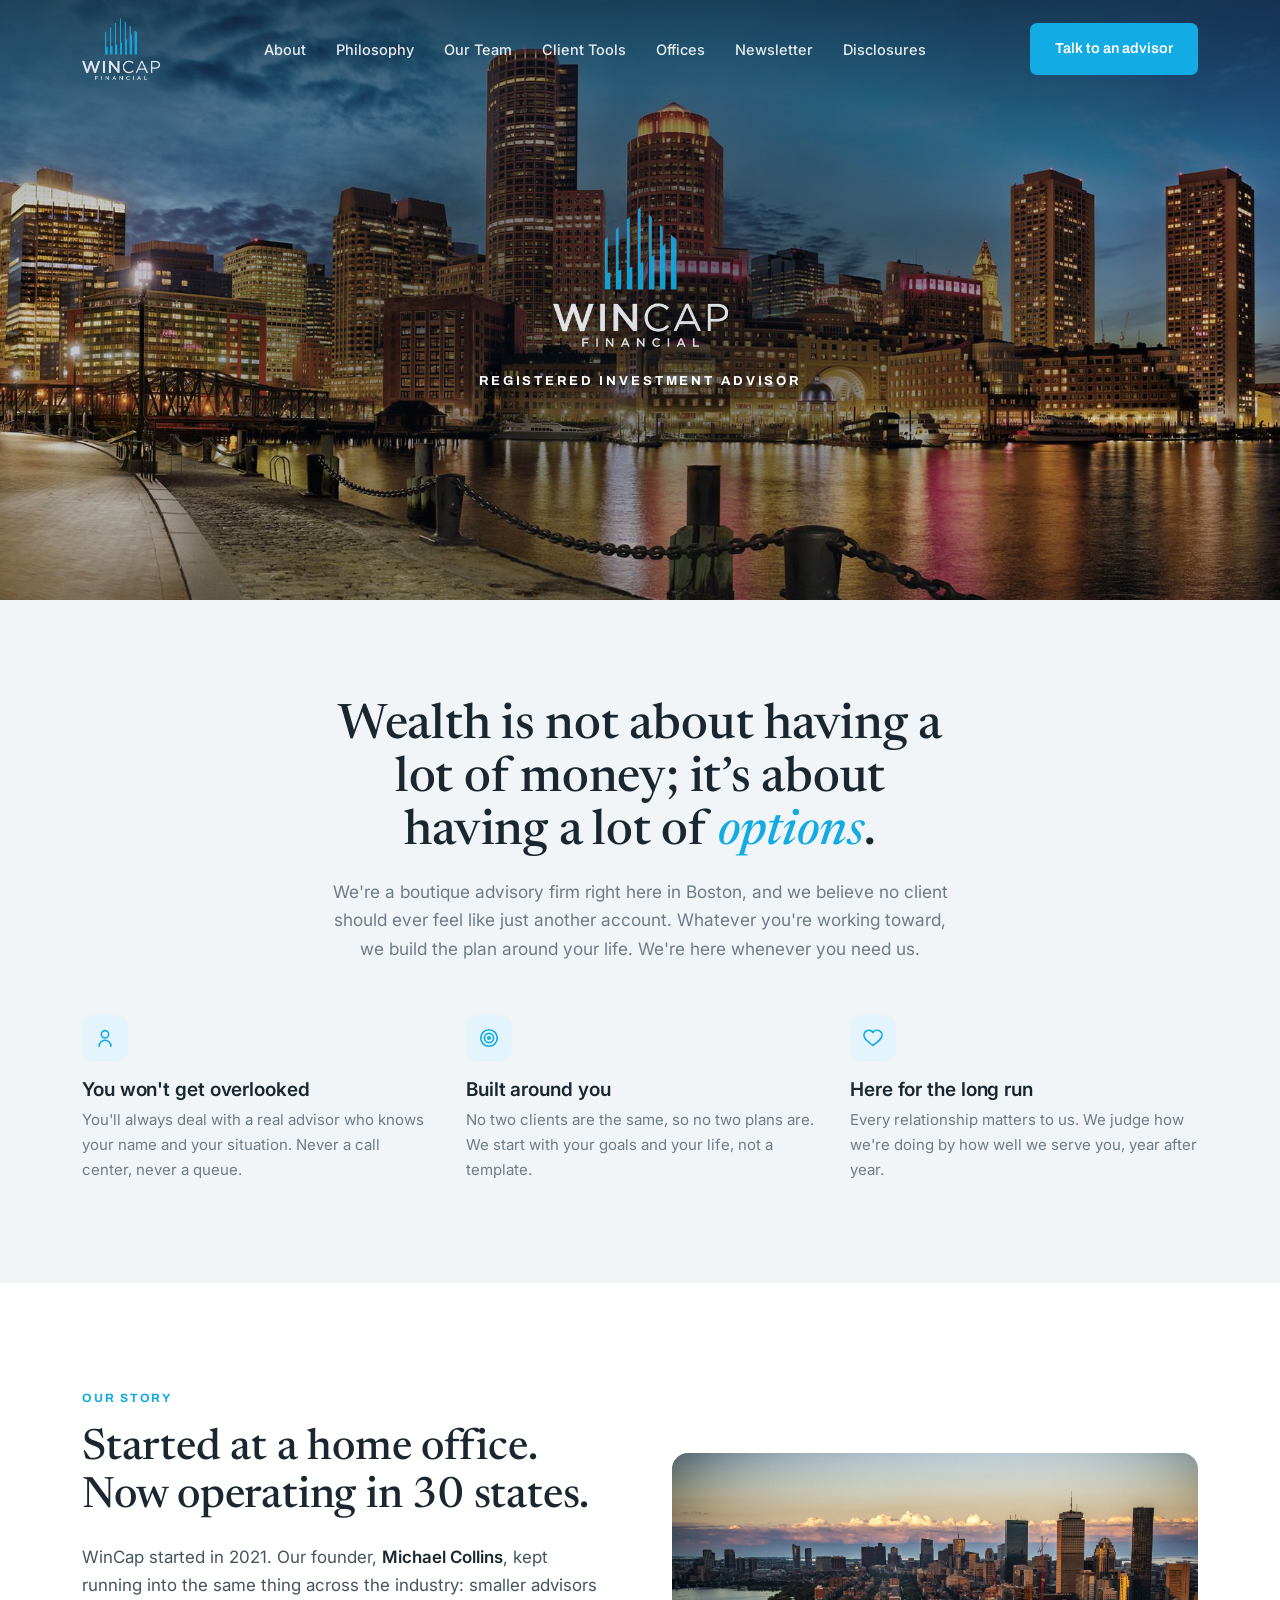
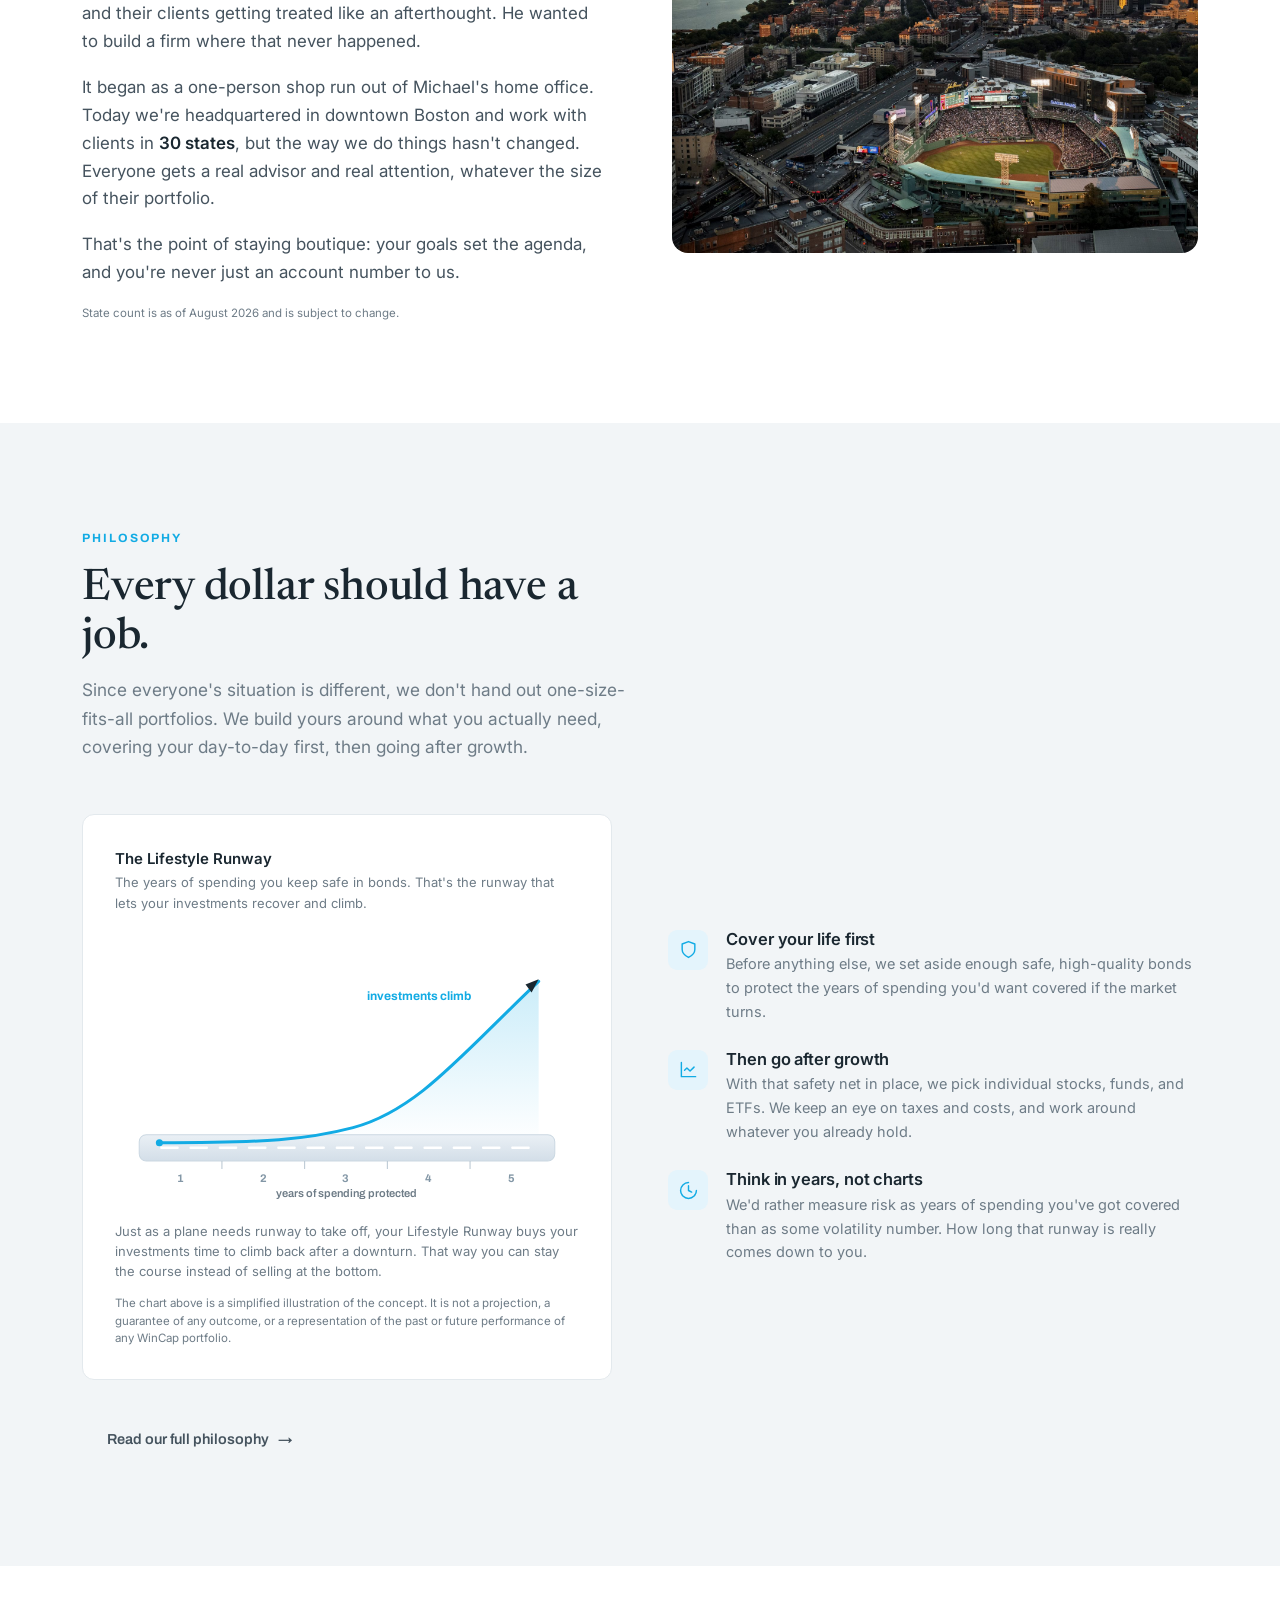
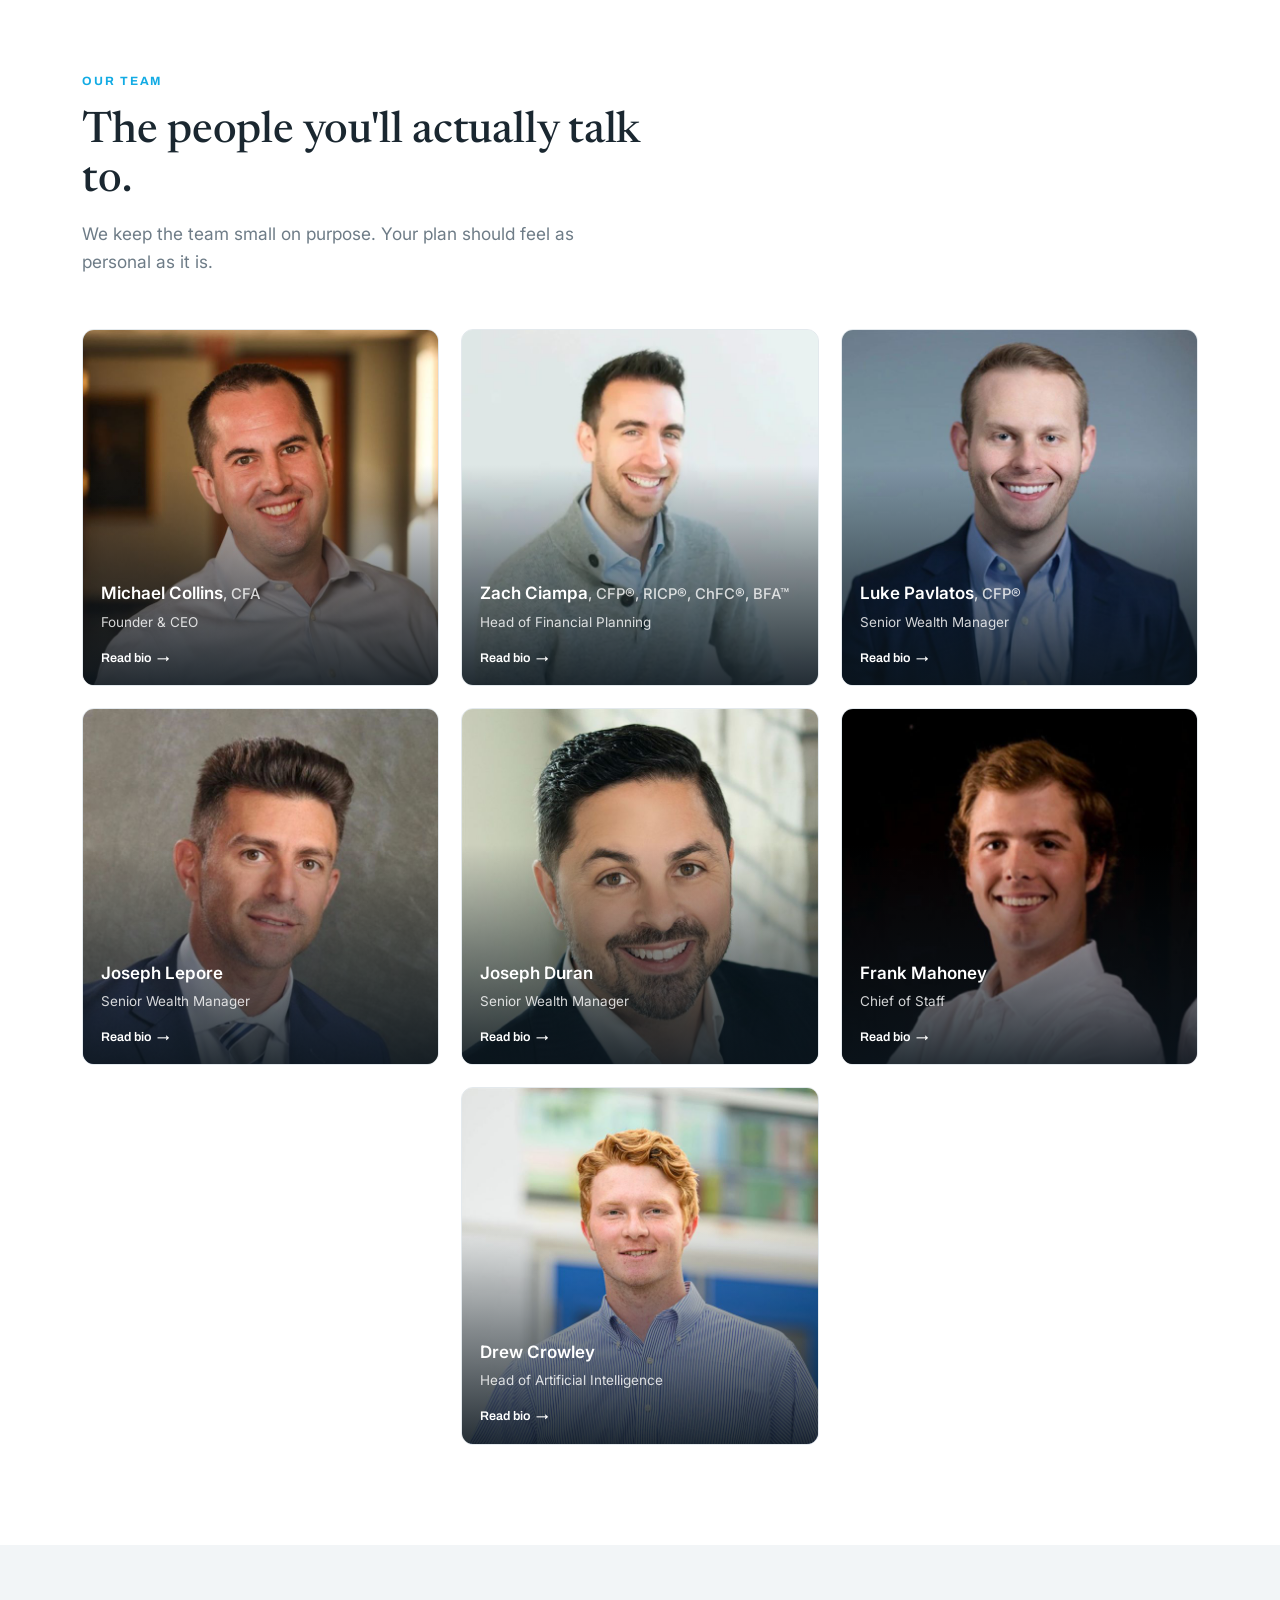
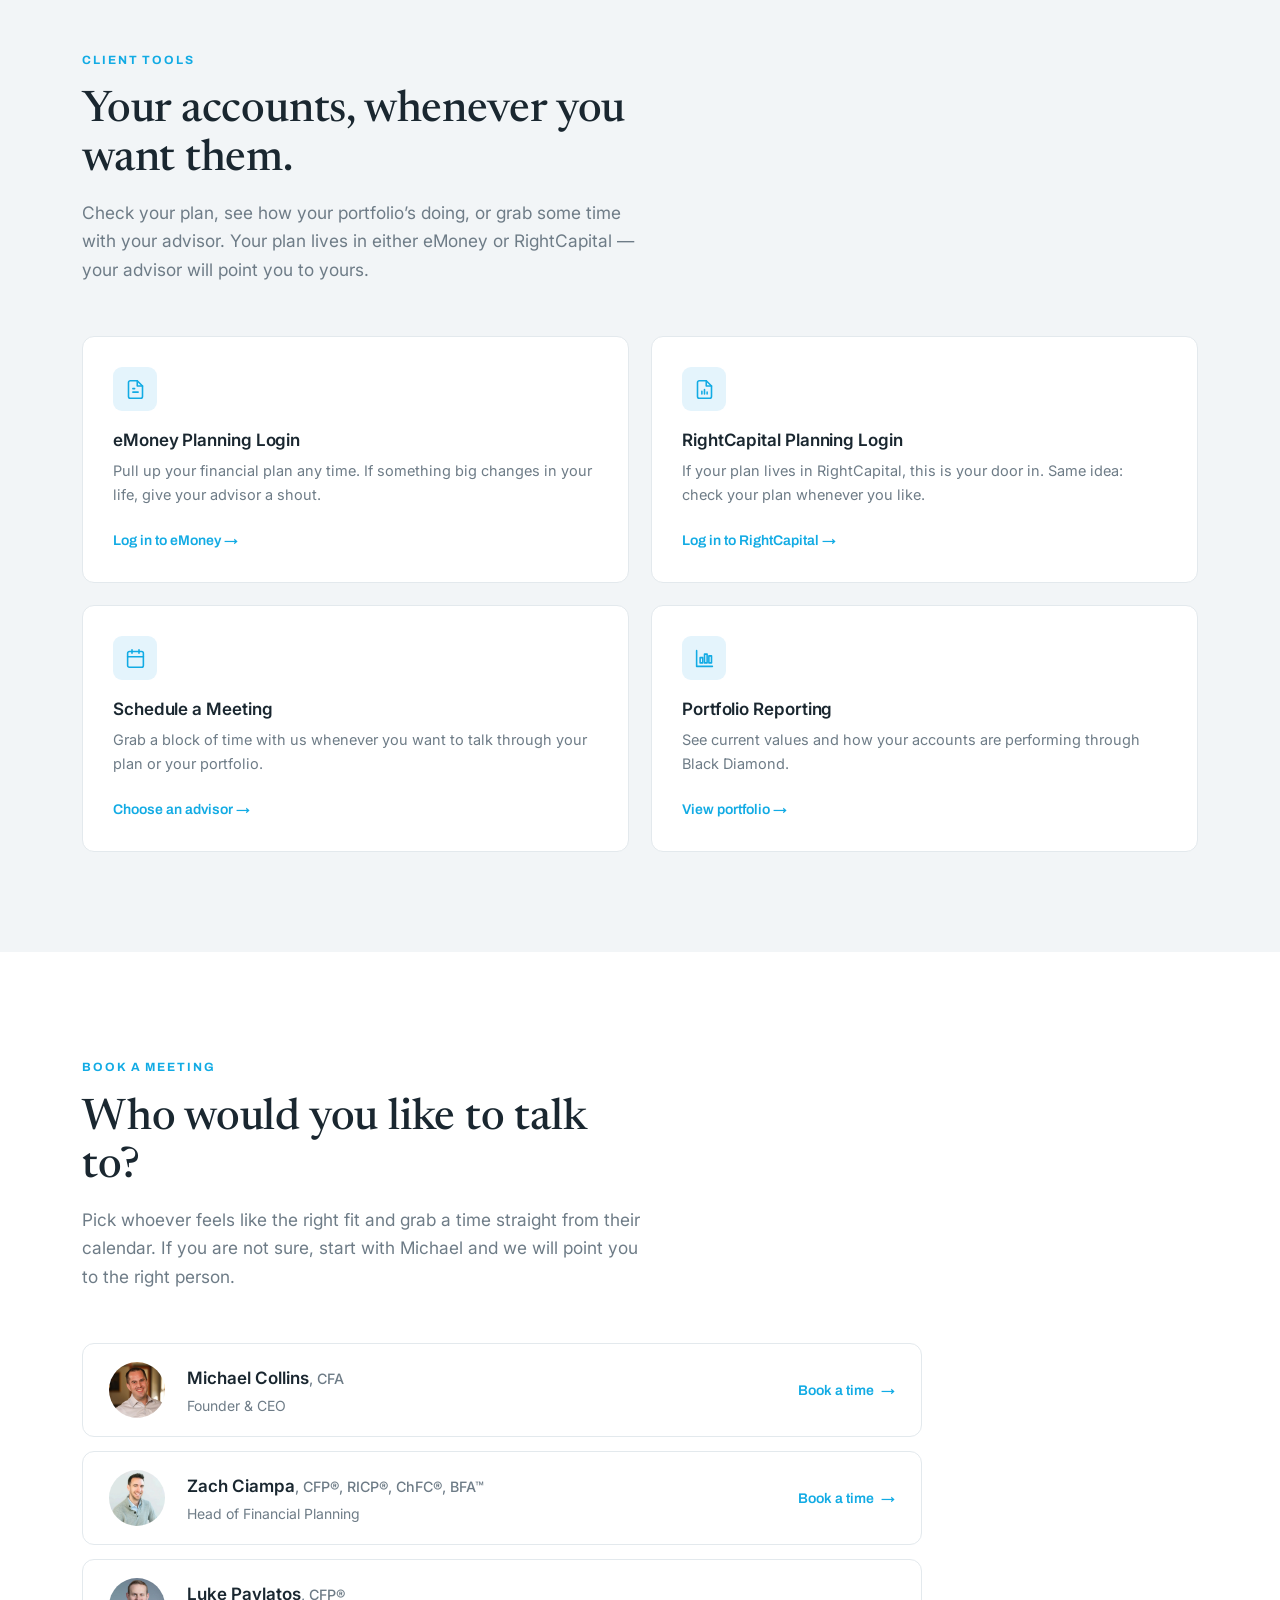
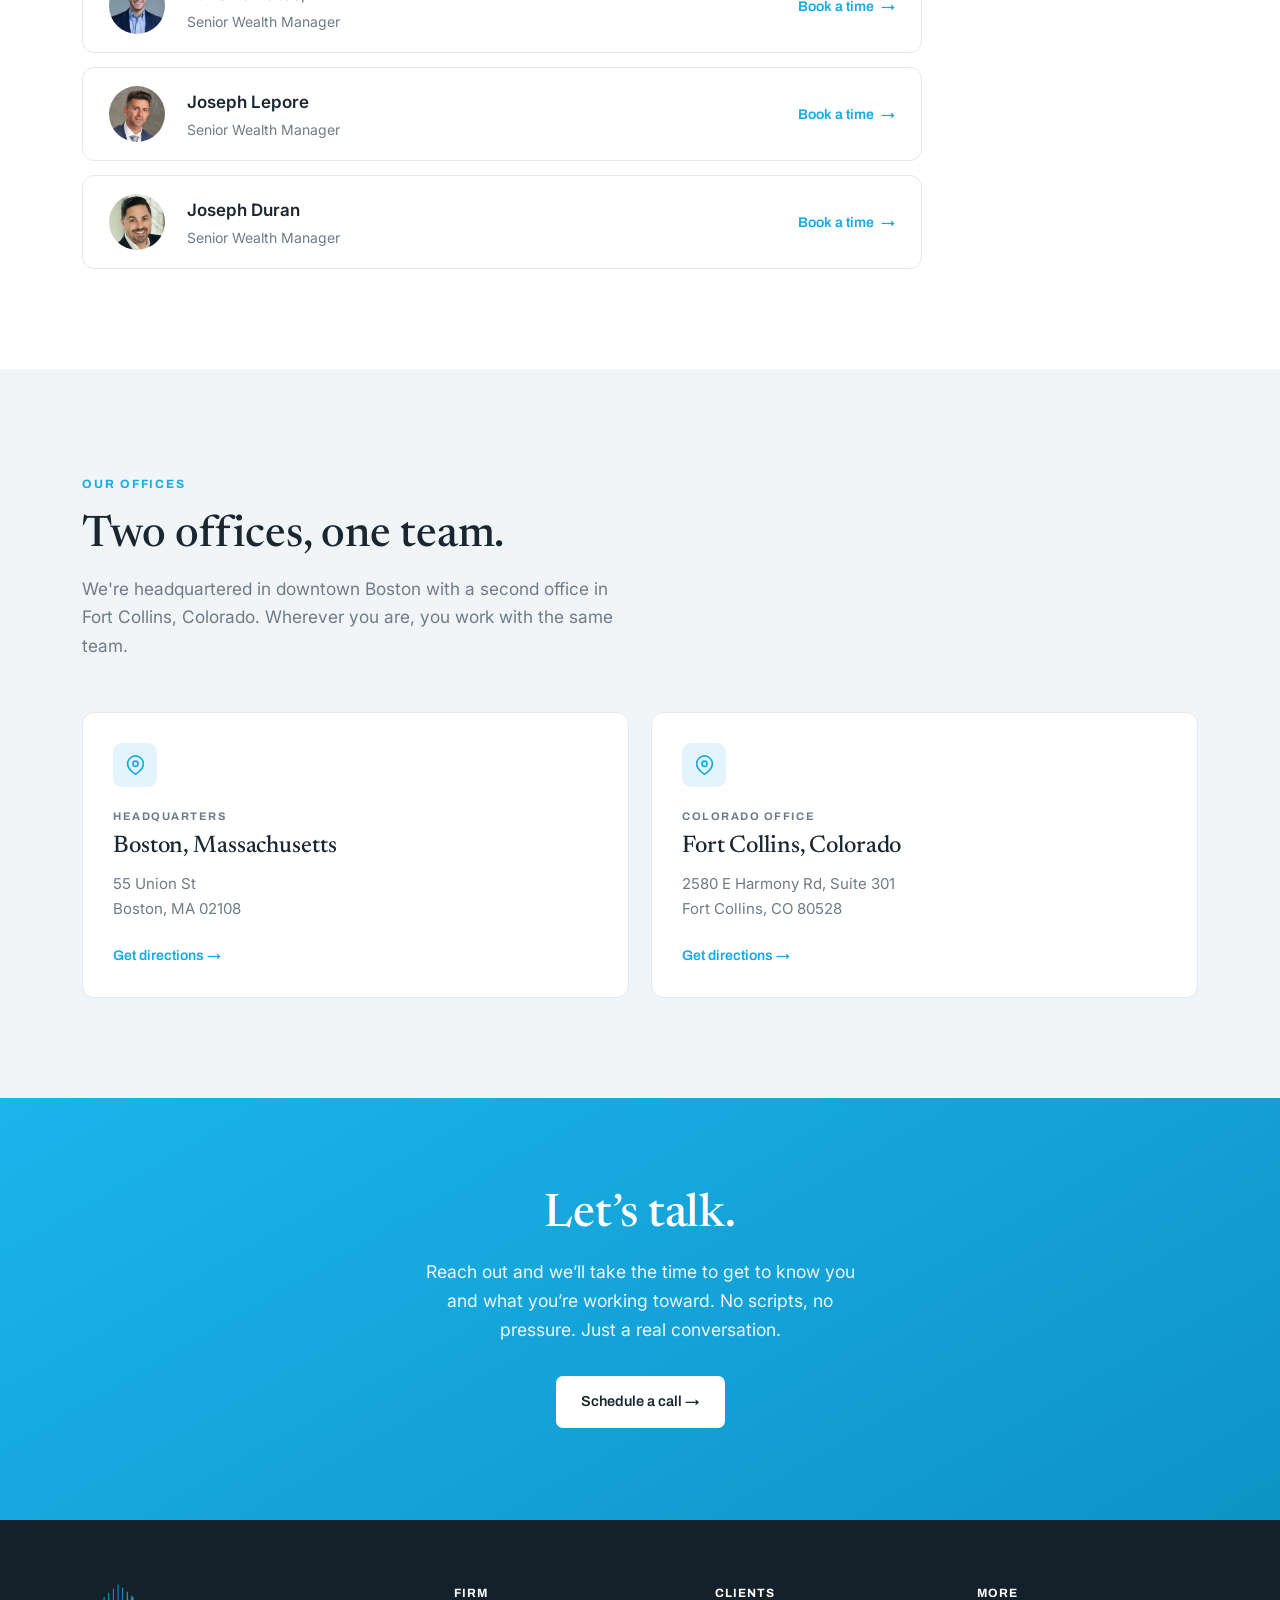
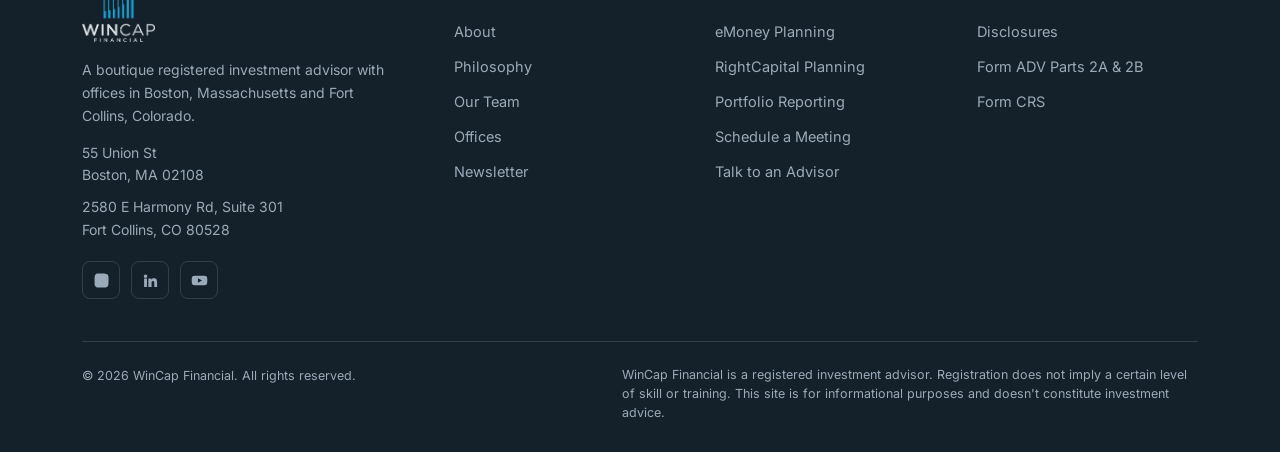
==== index.html @ 325b2227 "Break scheduling out by advisor Adds a "Who would you like to talk to?" section listing every person" ====
<!DOCTYPE html>
<html lang="en">
<head>
<meta charset="UTF-8">
<meta name="viewport" content="width=device-width, initial-scale=1">
<title>WinCap Financial | Wealth Management in Boston</title>
<meta name="description" content="A boutique registered investment advisor with offices in Boston, Massachusetts and Fort Collins, Colorado. We build the plan around your life, and you always get a real advisor.">
<link rel="preconnect" href="https://fonts.googleapis.com">
<link rel="preconnect" href="https://fonts.gstatic.com" crossorigin>
<link href="https://fonts.googleapis.com/css2?family=Newsreader:opsz,wght@6..72,400;6..72,500;6..72,600&family=Inter:wght@400;500;600&family=Archivo:wght@600;700;800&display=swap" rel="stylesheet">
<link rel="stylesheet" href="styles.css">
</head>
<body>

<header id="header">
  <div class="wrap nav">
    <a href="#top" class="brand">
      <img class="lg lg-light" src="wincap-logo-light.png" alt="WinCap Financial">
      <img class="lg lg-dark" src="wincap-logo-dark.png" alt="WinCap Financial">
    </a>
    <ul class="nav-links">
      <li><a href="#story">About</a></li>
      <li><a href="philosophy.html">Philosophy</a></li>
      <li><a href="#team">Our Team</a></li>
      <li><a href="#resources">Client Tools</a></li>
      <li><a href="#locations">Offices</a></li>
      <li><a href="newsletter.html">Newsletter</a></li>
      <li><a href="disclosures.html">Disclosures</a></li>
    </ul>
    <div class="nav-cta">
      <a href="https://connect.emaplan.com/a5t" class="btn btn-primary" target="_blank" rel="noopener">Talk to an advisor</a>
      <button class="burger" id="burger" aria-label="Open menu"><span></span><span></span><span></span></button>
    </div>
  </div>
</header>

<div class="mobile-menu" id="mobileMenu">
  <a href="#story">About</a>
  <a href="philosophy.html">Philosophy</a>
  <a href="#team">Our Team</a>
  <a href="#resources">Client Tools</a>
  <a href="#locations">Offices</a>
  <a href="newsletter.html">Newsletter</a>
  <a href="disclosures.html">Disclosures</a>
  <a href="https://connect.emaplan.com/a5t" class="btn btn-primary" target="_blank" rel="noopener">Talk to an advisor</a>
</div>

<!-- HERO -->
<section class="hero" id="top">
  <div class="hero-mark">
    <img class="hero-logo" src="wincap-logo-light.png" alt="" loading="eager">
    <span class="hero-tag">Registered Investment Advisor</span>
  </div>
</section>

<!-- WHAT MATTERS TO US -->
<section class="sec sec-paper">
  <div class="wrap">
    <div class="sec-head sec-head-center reveal">
      <h1>Wealth is not about having a lot of money; it&rsquo;s about having a lot of <em>options</em>.</h1>
      <p>We're a boutique advisory firm right here in Boston, and we believe no client should ever feel like just another account. Whatever you're working toward, we build the plan around your life. We're here whenever you need us.</p>
    </div>
    <div class="pillars">
      <div class="pillar reveal">
        <span class="pic"><svg viewBox="0 0 24 24" stroke-linecap="round" stroke-linejoin="round"><circle cx="12" cy="8" r="4"/><path d="M5.5 21a6.5 6.5 0 0 1 13 0"/></svg></span>
        <h3>You won't get overlooked</h3>
        <p>You'll always deal with a real advisor who knows your name and your situation. Never a call center, never a queue.</p>
      </div>
      <div class="pillar reveal">
        <span class="pic"><svg viewBox="0 0 24 24" stroke-linecap="round" stroke-linejoin="round"><circle cx="12" cy="12" r="9"/><circle cx="12" cy="12" r="5"/><circle cx="12" cy="12" r="1.3"/></svg></span>
        <h3>Built around you</h3>
        <p>No two clients are the same, so no two plans are. We start with your goals and your life, not a template.</p>
      </div>
      <div class="pillar reveal">
        <span class="pic"><svg viewBox="0 0 24 24" stroke-linecap="round" stroke-linejoin="round"><path d="M12 20s-6.5-4.2-9-8.2A4.7 4.7 0 0 1 12 6a4.7 4.7 0 0 1 9 5.8c-2.5 4-9 8.2-9 8.2z"/></svg></span>
        <h3>Here for the long run</h3>
        <p>Every relationship matters to us. We judge how we're doing by how well we serve you, year after year.</p>
      </div>
    </div>
  </div>
</section>

<!-- STORY -->
<section class="sec" id="story">
  <div class="wrap"><div class="story-grid">
    <div class="story-copy reveal">
      <span class="eyebrow">Our story</span>
      <h2 style="font-size:clamp(2rem,3.4vw,2.7rem);margin:16px 0 22px">Started at a home office. Now operating in 30 states.</h2>
      <p>WinCap started in 2021. Our founder, <strong>Michael Collins</strong>, kept running into the same thing across the industry: smaller advisors and their clients getting treated like an afterthought. He wanted to build a firm where that never happened.</p>
      <p>It began as a one-person shop run out of Michael's home office. Today we're headquartered in downtown Boston and work with clients in <strong>30 states</strong>, but the way we do things hasn't changed. Everyone gets a real advisor and real attention, whatever the size of their portfolio.</p>
      <p>That's the point of staying boutique: your goals set the agenda, and you're never just an account number to us.</p>
      <p class="story-disc">State count is as of August 2026 and is subject to change.</p>
    </div>
    <aside class="mission-card reveal">
      <img src="fenway-boston-skyline.jpg" alt="Aerial view of Fenway Park at dusk with the Back Bay and downtown Boston skyline behind it" loading="lazy">
    </aside>
    </div>
  </div>
</section>

<!-- PHILOSOPHY -->
<section class="sec sec-paper" id="philosophy">
  <div class="wrap">
    <div class="sec-head reveal">
      <span class="eyebrow">Philosophy</span>
      <h2>Every dollar should have a job.</h2>
      <p>Since everyone's situation is different, we don't hand out one-size-fits-all portfolios. We build yours around what you actually need, covering your day-to-day first, then going after growth.</p>
    </div>
    <div class="phil-grid">
      <div class="runway-card reveal">
        <div class="rc-t">The Lifestyle Runway</div>
        <div class="rc-s">The years of spending you keep safe in bonds. That's the runway that lets your investments recover and climb.</div>
        <svg class="runway-chart" viewBox="0 0 460 262" role="img" aria-label="A runway of years funded by safe bonds, with your investments taking off and climbing after a downturn">
          <defs>
            <linearGradient id="rwGrad" x1="0" y1="0" x2="0" y2="1">
              <stop offset="0" stop-color="#EAF0F5"/><stop offset="1" stop-color="#D3DEE8"/>
            </linearGradient>
            <linearGradient id="climbGrad" x1="0" y1="0" x2="0" y2="1">
              <stop offset="0" stop-color="rgba(18,171,228,.22)"/><stop offset="1" stop-color="rgba(18,171,228,0)"/>
            </linearGradient>
          </defs>
          <path d="M44,204 C150,204 190,201 236,189 C300,172 344,116 420,44 L420,196 L44,196 Z" fill="url(#climbGrad)"/>
          <rect x="24" y="196" width="412" height="26" rx="7" fill="url(#rwGrad)" stroke="#CBD8E2"/>
          <line x1="46" y1="209" x2="414" y2="209" stroke="#ffffff" stroke-width="2.5" stroke-dasharray="16 13" stroke-linecap="round"/>
          <g stroke="#B8C6D1" stroke-width="1">
            <line x1="106" y1="222" x2="106" y2="230"/>
            <line x1="188" y1="222" x2="188" y2="230"/>
            <line x1="270" y1="222" x2="270" y2="230"/>
            <line x1="352" y1="222" x2="352" y2="230"/>
          </g>
          <g fill="#8397A6" font-family="Archivo, sans-serif" font-size="11" font-weight="700" text-anchor="middle">
            <text x="65" y="243">1</text><text x="147" y="243">2</text><text x="229" y="243">3</text><text x="311" y="243">4</text><text x="393" y="243">5</text>
          </g>
          <text x="230" y="258" fill="#6E7C87" font-family="Archivo, sans-serif" font-size="11" font-weight="600" text-anchor="middle">years of spending protected</text>
          <path d="M44,204 C150,204 190,201 236,189 C300,172 344,116 420,44" fill="none" stroke="#12ABE4" stroke-width="3" stroke-linecap="round"/>
          <circle cx="44" cy="204" r="3.5" fill="#12ABE4"/>
          <path d="M420,42 L407,47 L413,55 Z" fill="#1A2730"/>
          <text x="250" y="62" fill="#12ABE4" font-family="Archivo, sans-serif" font-size="12" font-weight="700">investments climb</text>
        </svg>
        <div class="rc-note">Just as a plane needs runway to take off, your Lifestyle Runway buys your investments time to climb back after a downturn. That way you can stay the course instead of selling at the bottom.</div>
        <div class="rc-disc">The chart above is a simplified illustration of the concept. It is not a projection, a guarantee of any outcome, or a representation of the past or future performance of any WinCap portfolio.</div>
      </div>
      <ul class="phil-points reveal">
        <li class="pp">
          <span class="ic"><svg viewBox="0 0 24 24" stroke-linecap="round" stroke-linejoin="round"><path d="M12 22s8-4 8-10V5l-8-3-8 3v7c0 6 8 10 8 10z"/></svg></span>
          <div><h4>Cover your life first</h4><p>Before anything else, we set aside enough safe, high-quality bonds to protect the years of spending you'd want covered if the market turns.</p></div>
        </li>
        <li class="pp">
          <span class="ic"><svg viewBox="0 0 24 24" stroke-linecap="round" stroke-linejoin="round"><path d="M3 3v18h18"/><path d="m19 9-5 5-4-4-3 3"/></svg></span>
          <div><h4>Then go after growth</h4><p>With that safety net in place, we pick individual stocks, funds, and ETFs. We keep an eye on taxes and costs, and work around whatever you already hold.</p></div>
        </li>
        <li class="pp">
          <span class="ic"><svg viewBox="0 0 24 24" stroke-linecap="round" stroke-linejoin="round"><path d="M12 2a10 10 0 1 0 10 10"/><path d="M12 6v6l4 2"/></svg></span>
          <div><h4>Think in years, not charts</h4><p>We'd rather measure risk as years of spending you've got covered than as some volatility number. How long that runway is really comes down to you.</p></div>
        </li>
      </ul>
    </div>
    <div class="phil-more reveal">
      <a href="philosophy.html" class="btn btn-outline">Read our full philosophy <span class="arrow">→</span></a>
    </div>
  </div>
</section>

<!-- TEAM -->
<section class="sec" id="team">
  <div class="wrap">
    <div class="sec-head reveal">
      <span class="eyebrow">Our team</span>
      <h2>The people you'll actually talk to.</h2>
      <p>We keep the team small on purpose. Your plan should feel as personal as it is.</p>
    </div>
    <div class="team-grid" id="teamGrid"></div>
  </div>
</section>

<!-- RESOURCES -->
<section class="sec sec-paper" id="resources">
  <div class="wrap">
    <div class="sec-head reveal">
      <span class="eyebrow">Client tools</span>
      <h2>Your accounts, whenever you want them.</h2>
      <p>Check your plan, see how your portfolio&rsquo;s doing, or grab some time with your advisor. Your plan lives in either eMoney or RightCapital &mdash; your advisor will point you to yours.</p>
    </div>
    <div class="res-grid">
      <div class="res-card reveal">
        <div class="res-ico"><svg viewBox="0 0 24 24" stroke-linecap="round" stroke-linejoin="round"><path d="M14 2H6a2 2 0 0 0-2 2v16a2 2 0 0 0 2 2h12a2 2 0 0 0 2-2V8z"/><path d="M14 2v6h6M9 15h6M9 11h2"/></svg></div>
        <h4>eMoney Planning Login</h4>
        <p>Pull up your financial plan any time. If something big changes in your life, give your advisor a shout.</p>
        <a class="res-link" href="https://wealth.emaplan.com/ema/Signin?ema" target="_blank" rel="noopener">Log in to eMoney →</a>
      </div>
      <div class="res-card reveal">
        <div class="res-ico"><svg viewBox="0 0 24 24" stroke-linecap="round" stroke-linejoin="round"><path d="M14 2H6a2 2 0 0 0-2 2v16a2 2 0 0 0 2 2h12a2 2 0 0 0 2-2V8z"/><path d="M14 2v6h6"/><path d="M9 17v-3M12 17v-5M15 17v-2"/></svg></div>
        <h4>RightCapital Planning Login</h4>
        <p>If your plan lives in RightCapital, this is your door in. Same idea: check your plan whenever you like.</p>
        <a class="res-link" href="https://app.rightcapital.com/" target="_blank" rel="noopener">Log in to RightCapital →</a>
      </div>
      <div class="res-card reveal">
        <div class="res-ico"><svg viewBox="0 0 24 24" stroke-linecap="round" stroke-linejoin="round"><rect x="3" y="4" width="18" height="18" rx="2"/><path d="M16 2v4M8 2v4M3 10h18"/></svg></div>
        <h4>Schedule a Meeting</h4>
        <p>Grab a block of time with us whenever you want to talk through your plan or your portfolio.</p>
        <a class="res-link" href="#schedule">Choose an advisor →</a>
      </div>
      <div class="res-card reveal">
        <div class="res-ico"><svg viewBox="0 0 24 24" stroke-linecap="round" stroke-linejoin="round"><path d="M3 3v18h18"/><rect x="7" y="11" width="3" height="6"/><rect x="12" y="7" width="3" height="10"/><rect x="17" y="9" width="3" height="8"/></svg></div>
        <h4>Portfolio Reporting</h4>
        <p>See current values and how your accounts are performing through Black Diamond.</p>
        <a class="res-link" href="https://bd3.bdreporting.com/Auth/WinCap/SignIn" target="_blank" rel="noopener">View portfolio →</a>
      </div>
    </div>
  </div>
</section>

<!-- SCHEDULE -->
<section class="sec" id="schedule">
  <div class="wrap">
    <div class="sec-head reveal">
      <span class="eyebrow">Book a meeting</span>
      <h2>Who would you like to talk to?</h2>
      <p>Pick whoever feels like the right fit and grab a time straight from their calendar. If you are not sure, start with Michael and we will point you to the right person.</p>
    </div>
    <div class="sched-list" id="schedList"></div>
  </div>
</section>

<!-- OFFICES -->
<section class="sec sec-paper" id="locations">
  <div class="wrap">
    <div class="sec-head reveal">
      <span class="eyebrow">Our offices</span>
      <h2>Two offices, one team.</h2>
      <p>We're headquartered in downtown Boston with a second office in Fort Collins, Colorado. Wherever you are, you work with the same team.</p>
    </div>
    <div class="loc-grid">
      <div class="loc-card reveal">
        <div class="loc-ico"><svg viewBox="0 0 24 24" stroke-linecap="round" stroke-linejoin="round"><path d="M21 10c0 7-9 12-9 12s-9-5-9-12a9 9 0 0 1 18 0z"/><circle cx="12" cy="10" r="3"/></svg></div>
        <span class="loc-tag">Headquarters</span>
        <h3>Boston, Massachusetts</h3>
        <address class="loc-addr">
          <span>55 Union St</span>
          <span>Boston, MA 02108</span>
        </address>
        <a class="loc-link" href="https://www.google.com/maps/search/?api=1&amp;query=55+Union+St+Boston+MA+02108" target="_blank" rel="noopener">Get directions →</a>
      </div>
      <div class="loc-card reveal">
        <div class="loc-ico"><svg viewBox="0 0 24 24" stroke-linecap="round" stroke-linejoin="round"><path d="M21 10c0 7-9 12-9 12s-9-5-9-12a9 9 0 0 1 18 0z"/><circle cx="12" cy="10" r="3"/></svg></div>
        <span class="loc-tag">Colorado office</span>
        <h3>Fort Collins, Colorado</h3>
        <address class="loc-addr">
          <span>2580 E Harmony Rd, Suite 301</span>
          <span>Fort Collins, CO 80528</span>
        </address>
        <a class="loc-link" href="https://www.google.com/maps/search/?api=1&amp;query=2580+E+Harmony+Rd+Suite+301+Fort+Collins+CO+80528" target="_blank" rel="noopener">Get directions →</a>
      </div>
    </div>
  </div>
</section>

<!-- CTA -->
<section class="cta">
  <div class="wrap cta-inner reveal">
    <h2>Let&rsquo;s talk.</h2>
    <p>Reach out and we&rsquo;ll take the time to get to know you and what you&rsquo;re working toward. No scripts, no pressure. Just a real conversation.</p>
    <a href="https://calendly.com/wincapfinancial" class="btn btn-white" target="_blank" rel="noopener">Schedule a call →</a>
  </div>
</section>

<!-- FOOTER -->
<footer>
  <div class="wrap">
    <div class="foot-top">
      <div class="foot-brand">
        <img class="lg" src="wincap-logo-light.png" alt="WinCap Financial">
        <p>A boutique registered investment advisor with offices in Boston, Massachusetts and Fort Collins, Colorado.</p>
        <address class="foot-addr"><span>55 Union St<br>Boston, MA 02108</span><span>2580 E Harmony Rd, Suite 301<br>Fort Collins, CO 80528</span></address>
        <div class="socials">
          <a href="https://www.instagram.com/wincapcharts/" target="_blank" rel="noopener" aria-label="Instagram"><svg viewBox="0 0 24 24"><path d="M12 2.2c3.2 0 3.6 0 4.9.1 1.2.1 1.8.3 2.2.4.6.2 1 .5 1.4.9.4.4.7.8.9 1.4.2.4.4 1 .4 2.2.1 1.3.1 1.7.1 4.9s0 3.6-.1 4.9c-.1 1.2-.3 1.8-.4 2.2-.2.6-.5 1-.9 1.4-.4.4-.8.7-1.4.9-.4.2-1 .4-2.2.4-1.3.1-1.7.1-4.9.1s-3.6 0-4.9-.1c-1.2-.1-1.8-.3-2.2-.4-.6-.2-1-.5-1.4-.9-.4-.4-.7-.8-.9-1.4-.2-.4-.4-1-.4-2.2C2.2 15.6 2.2 15.2 2.2 12s0-3.6.1-4.9c.1-1.2.3-1.8.4-2.2.2-.6.5-1 .9-1.4.4-.4.8-.7 1.4-.9.4-.2 1-.4 2.2-.4C8.4 2.2 8.8 2.2 12 2.2zm0 3.1a4.9 4.9 0 1 1 0 9.8 4.9 4.9 0 0 1 0-9.8zm0 8a3.1 3.1 0 1 0 0-6.2 3.1 3.1 0 0 0 0 6.2zm6.3-8.2a1.15 1.15 0 1 1-2.3 0 1.15 1.15 0 0 1 2.3 0z"/></svg></a>
          <a href="https://www.linkedin.com/newsletters/wincap-financial-6926711688083718144" target="_blank" rel="noopener" aria-label="LinkedIn"><svg viewBox="0 0 24 24"><path d="M4.98 3.5a2.5 2.5 0 1 1 0 5 2.5 2.5 0 0 1 0-5zM3 9h4v12H3zM9 9h3.8v1.7h.1c.5-1 1.8-2 3.7-2 4 0 4.7 2.6 4.7 6V21h-4v-5.3c0-1.3 0-2.9-1.8-2.9s-2 1.4-2 2.8V21H9z"/></svg></a>
          <a href="https://www.youtube.com/watch?v=tsH4lXROI3k" target="_blank" rel="noopener" aria-label="YouTube"><svg viewBox="0 0 24 24"><path d="M23 12s0-3.2-.4-4.7c-.2-.9-.9-1.5-1.7-1.7C19.4 5.2 12 5.2 12 5.2s-7.4 0-8.9.4c-.8.2-1.5.8-1.7 1.7C1 8.8 1 12 1 12s0 3.2.4 4.7c.2.9.9 1.5 1.7 1.7 1.5.4 8.9.4 8.9.4s7.4 0 8.9-.4c.8-.2 1.5-.8 1.7-1.7.4-1.5.4-4.7.4-4.7zM9.8 15.3V8.7l5.7 3.3z"/></svg></a>
        </div>
      </div>
      <div class="foot-col">
        <h5>Firm</h5>
        <a href="#story">About</a>
        <a href="philosophy.html">Philosophy</a>
        <a href="#team">Our Team</a>
        <a href="#locations">Offices</a>
        <a href="newsletter.html">Newsletter</a>
      </div>
      <div class="foot-col">
        <h5>Clients</h5>
        <a href="https://wealth.emaplan.com/ema/Signin?ema" target="_blank" rel="noopener">eMoney Planning</a>
        <a href="https://app.rightcapital.com/" target="_blank" rel="noopener">RightCapital Planning</a>
        <a href="https://bd3.bdreporting.com/Auth/WinCap/SignIn" target="_blank" rel="noopener">Portfolio Reporting</a>
        <a href="#schedule">Schedule a Meeting</a>
        <a href="https://connect.emaplan.com/a5t" target="_blank" rel="noopener">Talk to an Advisor</a>
      </div>
      <div class="foot-col">
        <h5>More</h5>
        <a href="disclosures.html">Disclosures</a>
        <a href="wincap-adv-part-2a-2b.pdf" target="_blank" rel="noopener">Form ADV Parts 2A &amp; 2B</a>
        <a href="wincap-form-crs.pdf" target="_blank" rel="noopener">Form CRS</a>
      </div>
    </div>
    <div class="foot-bottom">
      <span>© 2026 WinCap Financial. All rights reserved.</span>
      <span class="disc">WinCap Financial is a registered investment advisor. Registration does not imply a certain level of skill or training. This site is for informational purposes and doesn't constitute investment advice.</span>
    </div>
  </div>
</footer>

<script src="main.js"></script>
</body>
</html>
---- styles.css ----
:root{
    --blue:#12ABE4;
    --blue-deep:#0E8FC0;
    --blue-soft:#E4F4FC;
    --ink:#1B2831;
    --ink-2:#243541;
    --navy:#1A2730;
    --paper:#F2F5F7;
    --white:#FFFFFF;
    --text-dark:#1A2730;
    --text-body:#45535E;
    --text-muted:#6E7C87;
    --text-light:#E6EDF2;
    --text-light-muted:#9AAAB8;
    --line:#E3E9ED;
    --line-dark:rgba(255,255,255,.13);
    --serif:"Newsreader",Georgia,"Times New Roman",serif;
    --sans:"Inter",system-ui,sans-serif;
    --grotesk:"Archivo",sans-serif;
    --radius:12px;
    --maxw:1180px;
    --ease:cubic-bezier(.4,0,.2,1);
  }
  *{box-sizing:border-box;margin:0;padding:0}
  html{scroll-behavior:smooth}
  body{font-family:var(--sans);color:var(--text-body);background:var(--white);line-height:1.65;-webkit-font-smoothing:antialiased;overflow-x:hidden}
  h1,h2,h3,h4{font-family:var(--serif);color:var(--text-dark);font-weight:500;line-height:1.12;letter-spacing:-.005em}
  a{color:inherit;text-decoration:none}
  img{max-width:100%;display:block}
  section{scroll-margin-top:88px}
  .wrap{max-width:var(--maxw);margin:0 auto;padding:0 32px}

  .eyebrow{font-family:var(--grotesk);font-weight:700;font-size:12px;letter-spacing:.16em;text-transform:uppercase;color:var(--blue);display:inline-block}

  .btn{display:inline-flex;align-items:center;gap:9px;font-family:var(--grotesk);font-weight:600;font-size:14.5px;padding:13px 24px;border-radius:7px;cursor:pointer;border:1px solid transparent;transition:background .25s var(--ease),color .25s var(--ease),border-color .25s var(--ease)}
  .btn-primary{background:var(--blue);color:#fff}
  .btn-primary:hover{background:var(--blue-deep)}
  .btn-white{background:#fff;color:var(--ink)}
  .btn-white:hover{background:var(--paper)}
  .btn .arrow{transition:transform .25s var(--ease)}
  .btn:hover .arrow{transform:translateX(3px)}

  /* Nav + real logo (light version over dark hero, dark version once scrolled onto white) */
  header{position:fixed;top:0;left:0;right:0;z-index:100;padding:18px 0;transition:background .3s var(--ease),box-shadow .3s var(--ease),padding .3s var(--ease)}
  header.scrolled{background:rgba(255,255,255,.96);backdrop-filter:blur(12px);box-shadow:0 1px 0 var(--line);padding:10px 0}
  .nav{display:flex;align-items:center;justify-content:space-between;gap:24px}
  .brand{display:inline-flex;align-items:center;height:62px}
  .lg{height:62px;width:auto;display:block;transition:height .3s var(--ease)}
  .lg-dark{display:none}
  header.scrolled .lg-light{display:none}
  header.scrolled .lg-dark{display:block}
  header.scrolled .brand{height:48px}
  header.scrolled .lg{height:48px}
  .nav-links{display:flex;align-items:center;gap:30px;list-style:none}
  .nav-links a{font-size:14.5px;font-weight:500;color:var(--text-light);transition:color .25s}
  .nav-links a:hover{color:var(--blue)}
  header.scrolled .nav-links a{color:var(--text-body)}
  .nav-cta{display:flex;align-items:center;gap:16px}
  .burger{display:none;flex-direction:column;gap:5px;background:none;border:0;cursor:pointer;padding:8px}
  .burger span{width:24px;height:2px;background:#fff;transition:.3s}
  header.scrolled .burger span{background:var(--ink)}

  .mobile-menu{position:fixed;inset:0;background:var(--ink);z-index:99;display:flex;flex-direction:column;justify-content:center;align-items:center;gap:6px;
    transform:translateY(-100%);opacity:0;visibility:hidden;pointer-events:none;transition:transform .4s var(--ease),opacity .4s var(--ease),visibility .4s}
  .mobile-menu.open{transform:translateY(0);opacity:1;visibility:visible;pointer-events:auto}
  .mobile-menu a{font-family:var(--serif);font-weight:500;font-size:28px;color:#fff;padding:12px}
  .mobile-menu .btn{margin-top:18px}

  /* Hero: the harbour skyline photo with the brand mark centred on it.
     ::before keeps the nav readable at the top and settles the base of the
     frame; ::after is a soft vignette behind the mark only, so the skyline
     and the water keep their colour out at the edges. */
  .hero{position:relative;min-height:600px;overflow:hidden;display:flex;align-items:center;justify-content:center;
    background:#0B1622 url("boston-harbor-skyline.jpg") center 42%/cover no-repeat}
  .hero::before{content:"";position:absolute;inset:0;z-index:1;background:linear-gradient(180deg,rgba(10,20,28,.58) 0%,rgba(10,20,28,.16) 34%,rgba(10,20,28,.10) 70%,rgba(10,20,28,.34) 100%)}
  .hero::after{content:"";position:absolute;inset:0;z-index:1;background:radial-gradient(52% 48% at 50% 52%,rgba(6,14,22,.62) 0%,rgba(6,14,22,.26) 56%,rgba(6,14,22,0) 78%)}
  .hero-mark{position:relative;z-index:2;width:100%;padding:0 32px;display:flex;flex-direction:column;align-items:center;text-align:center}
  .hero-logo{height:140px;width:auto}
  .hero-tag{margin-top:24px;font-family:var(--grotesk);font-weight:700;font-size:13px;letter-spacing:.22em;text-transform:uppercase;color:#fff;text-shadow:0 1px 12px rgba(6,14,22,.6)}

  /* Cleaned-up growth panel */
  .panel{background:linear-gradient(155deg,#1BB4EC,#0E93C6);border:0;border-radius:16px;padding:28px 30px 26px;box-shadow:0 30px 60px -28px rgba(14,147,192,.55)}
  .panel-top{display:flex;align-items:center;justify-content:space-between;margin-bottom:14px}
  .panel-top .lab{font-family:var(--grotesk);font-weight:600;font-size:11.5px;letter-spacing:.13em;text-transform:uppercase;color:rgba(255,255,255,.82)}
  .panel-top .tag{font-family:var(--grotesk);font-weight:600;font-size:11.5px;color:#fff;background:rgba(255,255,255,.18);border:1px solid rgba(255,255,255,.4);padding:4px 10px;border-radius:100px}
  .panel .fig{font-family:var(--serif);font-weight:500;font-size:54px;color:#fff;line-height:1}
  .panel .fig span{color:#fff}
  .panel .divider{height:1px;background:rgba(255,255,255,.28);margin:22px 0 16px}
  .panel svg{display:block;width:100%;height:auto}
  .panel .axis{display:flex;justify-content:space-between;margin-top:8px;font-family:var(--grotesk);font-weight:600;font-size:11.5px;color:rgba(255,255,255,.82)}

  .sec{padding:100px 0}
  .sec-paper{background:var(--paper)}
  .sec-dark{background:var(--ink);color:var(--text-light)}
  .sec-dark h2,.sec-dark h3,.sec-dark h4{color:#fff}
  .sec-head{max-width:56ch;margin-bottom:52px}
  .sec-head h2{font-size:clamp(2rem,3.4vw,2.85rem);margin:16px 0 14px}
  .sec-head h1{font-family:var(--serif);font-weight:500;font-size:clamp(2.15rem,3.9vw,3.05rem);color:var(--text-dark);margin:0 0 18px;max-width:19ch;line-height:1.09}
  .sec-head h1 em{font-style:italic;color:var(--blue)}
  .sec-head p{font-size:1.08rem;color:var(--text-muted)}
  .sec-head-center{max-width:64ch;margin-left:auto;margin-right:auto;text-align:center}
  .sec-head-center h1{max-width:21ch;margin-left:auto;margin-right:auto}

  /* Stats */
  .stats{display:grid;grid-template-columns:repeat(4,1fr)}
  .stat{padding:6px 28px;border-left:1px solid var(--line)}
  .stat:first-child{border-left:0;padding-left:0}
  .stat .num{font-family:var(--serif);font-weight:500;font-size:clamp(2.3rem,3.6vw,3.1rem);color:var(--ink);line-height:1}
  .stat .num span{color:inherit}
  .stat .lbl{margin-top:12px;font-size:14px;color:var(--text-muted)}

  /* Story */
  .story-grid{display:grid;grid-template-columns:1fr 1fr;gap:64px;align-items:center}
  .story-copy p{font-size:1.06rem;margin-bottom:18px;color:var(--text-body)}
  .story-copy p strong{color:var(--text-dark);font-weight:600}
  .story-copy p.story-disc{font-size:11.5px;color:var(--text-muted);line-height:1.5;margin-bottom:0}
  .timeline{border-left:1px solid var(--line);padding-left:28px}
  .tl{position:relative;padding:0 0 26px}
  .tl:last-child{padding-bottom:0}
  .tl::before{content:"";position:absolute;left:-33px;top:6px;width:9px;height:9px;border-radius:50%;background:var(--blue);box-shadow:0 0 0 4px var(--white)}
  .tl .yr{font-family:var(--grotesk);font-weight:700;font-size:15px;color:var(--blue)}
  .tl h4{font-family:var(--sans);font-weight:600;font-size:16px;color:var(--text-dark);margin:2px 0 3px}
  .tl p{font-size:14.5px;color:var(--text-muted)}

  /* Philosophy */
  .phil-grid{display:grid;grid-template-columns:1fr 1fr;gap:56px;align-items:center}
  .runway-card{background:var(--white);border:1px solid var(--line);border-radius:var(--radius);padding:32px}
  .runway-card .rc-t{font-family:var(--sans);font-weight:600;color:var(--text-dark);font-size:15px}
  .runway-card .rc-s{font-size:13px;color:var(--text-muted);margin-bottom:22px}
  .rb-row{display:grid;grid-template-columns:88px 1fr;gap:14px;align-items:center;margin-bottom:12px}
  .rb-name{font-family:var(--grotesk);font-weight:600;font-size:12.5px;color:var(--text-muted);text-align:right}
  .rb-track{height:32px;border-radius:5px;background:var(--paper);overflow:hidden}
  .rb-fill{height:100%;border-radius:5px;display:flex;align-items:center;padding-left:14px;font-family:var(--grotesk);font-weight:600;font-size:12px;color:#fff}
  .rb-fill.equity{background:var(--blue);width:70%}
  .rb-fill.bond{background:#8FA6B5;width:40%}
  .runway-card .rc-note{font-size:13px;color:var(--text-muted);margin-top:20px;line-height:1.55}
  .runway-card .rc-disc{font-size:11.5px;color:var(--text-muted);margin-top:14px;line-height:1.5}
  .runway-chart{display:block;width:100%;height:auto;margin:14px 0 2px}
  .phil-points{list-style:none;display:flex;flex-direction:column;gap:26px}
  .pp{display:grid;grid-template-columns:auto 1fr;gap:18px}
  .pp .ic{width:40px;height:40px;border-radius:9px;background:var(--blue-soft);display:grid;place-items:center;flex-shrink:0}
  .pp .ic svg{width:19px;height:19px;stroke:var(--blue);fill:none;stroke-width:1.8}
  .pp h4{font-family:var(--sans);font-weight:600;font-size:16.5px;color:var(--text-dark);margin-bottom:4px}
  .pp p{font-size:14.5px;color:var(--text-muted)}

  /* Team. Each card is a button that opens the biography dialog. */
  /* Flex rather than grid so the short last row centres itself at every width. */
  .team-grid{display:flex;flex-wrap:wrap;justify-content:center;gap:22px}
  .member{position:relative;aspect-ratio:1/1;display:block;flex:0 0 calc((100% - 44px)/3);padding:0;margin:0;overflow:hidden;background:var(--paper);border:1px solid var(--line);border-radius:var(--radius);text-align:left;font:inherit;color:inherit;cursor:pointer;transition:border-color .25s var(--ease),box-shadow .25s var(--ease)}
  .member:hover{border-color:#C6D2DB;box-shadow:0 14px 34px -18px rgba(26,39,48,.42)}
  .member:focus-visible{outline:2px solid var(--blue);outline-offset:2px}
  .member-photo{position:absolute;inset:0;width:100%;height:100%;object-fit:cover;display:block;transition:transform .5s var(--ease)}
  .member:hover .member-photo{transform:scale(1.045)}
  .member::after{content:"";position:absolute;inset:0;z-index:1;background:linear-gradient(to top,rgba(10,20,28,.88) 0%,rgba(10,20,28,.46) 32%,rgba(10,20,28,0) 62%)}
  .member-body{position:absolute;z-index:2;left:0;right:0;bottom:0;display:block;padding:18px 18px 16px}
  .member-name{display:block;font-family:var(--sans);font-weight:600;font-size:17px;color:#fff;margin-bottom:3px}
  .member-creds{font-weight:500;font-size:.87em;color:rgba(255,255,255,.78)}
  .member .role{display:block;font-size:13.5px;color:rgba(255,255,255,.82);margin-bottom:10px}
  .member .prof{font-family:var(--grotesk);font-weight:600;font-size:12.5px;color:#fff;display:inline-flex;align-items:center;gap:6px;transition:gap .25s}
  .member:hover .prof{gap:10px}

  /* Biography dialog */
  body.modal-open{overflow:hidden}
  .bio-modal{position:fixed;inset:0;z-index:200;display:none;align-items:center;justify-content:center;padding:24px}
  .bio-modal.open{display:flex}
  .bio-backdrop{position:absolute;inset:0;background:rgba(10,20,28,.62)}
  .bio-panel{position:relative;background:var(--white);border-radius:16px;width:100%;max-width:760px;max-height:88vh;overflow-y:auto;box-shadow:0 40px 80px -30px rgba(10,20,28,.55)}
  .bio-close{position:absolute;top:14px;right:14px;width:36px;height:36px;border-radius:50%;border:1px solid var(--line);background:var(--white);color:var(--text-muted);font-size:22px;line-height:1;cursor:pointer;display:grid;place-items:center;transition:color .25s,border-color .25s}
  .bio-close:hover{color:var(--text-dark);border-color:#C6D2DB}
  .bio-head{display:grid;grid-template-columns:132px 1fr;gap:24px;align-items:center;padding:32px 32px 24px;border-bottom:1px solid var(--line)}
  .bio-photo{width:132px;height:132px;border-radius:12px;object-fit:cover;display:block}
  .bio-head h3{font-family:var(--serif);font-weight:500;font-size:1.7rem;color:var(--text-dark);margin-bottom:6px}
  .bio-creds{font-size:.62em;color:var(--text-muted);letter-spacing:.01em}
  .bio-role{font-size:14.5px;color:var(--text-muted)}
  .bio-contact{display:flex;flex-wrap:wrap;align-items:center;margin-top:9px;font-size:14px;line-height:1.6}
  .bio-contact a{color:var(--text-muted);transition:color .2s var(--ease)}
  .bio-contact a:hover{color:var(--blue);text-decoration:underline;text-underline-offset:2px}
  .bio-sep{padding:0 10px;color:#C6D2DB}
  .bio-body{padding:26px 32px 32px}
  .bio-body p{font-size:15.5px;line-height:1.72;margin-bottom:15px}
  .bio-body p:last-of-type{margin-bottom:0}
  .bio-actions{display:flex;flex-wrap:wrap;gap:10px;margin-top:16px}
  .bio-act{display:inline-flex;align-items:center;gap:8px;font-family:var(--grotesk);font-weight:600;font-size:13.5px;padding:10px 16px;border-radius:7px;border:1px solid var(--line);color:var(--text-dark);transition:background .25s var(--ease),color .25s var(--ease),border-color .25s var(--ease)}
  .bio-act svg{width:15px;height:15px;flex-shrink:0}
  .bio-act:not(.bio-act-primary) svg{fill:currentColor}
  .bio-act:hover{border-color:var(--blue);color:var(--blue)}
  .bio-act-primary{background:var(--blue);border-color:var(--blue);color:#fff}
  .bio-act-primary:hover{background:var(--blue-deep);border-color:var(--blue-deep);color:#fff}
  .bio-act .arrow{transition:transform .25s var(--ease)}
  .bio-act:hover .arrow{transform:translateX(3px)}

  /* Resources */
  .res-grid{display:grid;grid-template-columns:repeat(2,1fr);gap:22px}
  .res-card{background:var(--white);border:1px solid var(--line);border-radius:var(--radius);padding:30px;display:flex;flex-direction:column;transition:border-color .25s var(--ease),box-shadow .25s var(--ease)}
  .res-card:hover{border-color:#C6D2DB;box-shadow:0 12px 30px -18px rgba(26,39,48,.3)}
  .res-ico{width:44px;height:44px;border-radius:9px;background:var(--blue-soft);display:grid;place-items:center;margin-bottom:20px}
  .res-ico svg{width:21px;height:21px;stroke:var(--blue);fill:none;stroke-width:1.8}
  .res-card h4{font-family:var(--sans);font-weight:600;font-size:17px;color:var(--text-dark);margin-bottom:9px}
  .res-card p{font-size:14.5px;color:var(--text-muted);margin-bottom:22px;flex:1}
  .res-link{font-family:var(--grotesk);font-weight:600;font-size:14px;color:var(--blue);display:inline-flex;align-items:center;gap:7px;transition:gap .25s}
  .res-card:hover .res-link{gap:11px}

  /* Scheduling picker */
  .sched-list{display:flex;flex-direction:column;gap:14px;max-width:840px}
  .sched-row{display:grid;grid-template-columns:auto 1fr auto;gap:22px;align-items:center;background:var(--white);border:1px solid var(--line);border-radius:var(--radius);padding:18px 26px;transition:border-color .25s var(--ease),box-shadow .25s var(--ease)}
  .sched-row:hover{border-color:#C6D2DB;box-shadow:0 12px 30px -18px rgba(26,39,48,.3)}
  .sched-photo{width:56px;height:56px;border-radius:50%;object-fit:cover;background:var(--paper)}
  .sched-who{display:flex;flex-direction:column;gap:2px;min-width:0}
  .sched-name{font-family:var(--sans);font-weight:600;font-size:17px;color:var(--text-dark)}
  .sched-creds{font-weight:500;font-size:.84em;color:var(--text-muted)}
  .sched-role{font-size:14px;color:var(--text-muted)}
  .sched-cta{font-family:var(--grotesk);font-weight:600;font-size:14px;color:var(--blue);display:inline-flex;align-items:center;gap:7px;white-space:nowrap;transition:gap .25s var(--ease)}
  .sched-row:hover .sched-cta{gap:11px}

  /* Offices */
  .loc-grid{display:grid;grid-template-columns:repeat(2,1fr);gap:22px}
  .loc-card{background:var(--white);border:1px solid var(--line);border-radius:var(--radius);padding:30px;display:flex;flex-direction:column;transition:border-color .25s var(--ease),box-shadow .25s var(--ease)}
  .loc-card:hover{border-color:#C6D2DB;box-shadow:0 12px 30px -18px rgba(26,39,48,.3)}
  .loc-ico{width:44px;height:44px;border-radius:9px;background:var(--blue-soft);display:grid;place-items:center;margin-bottom:20px}
  .loc-ico svg{width:21px;height:21px;stroke:var(--blue);fill:none;stroke-width:1.8}
  .loc-tag{font-family:var(--grotesk);font-weight:700;font-size:11px;letter-spacing:.14em;text-transform:uppercase;color:var(--text-muted);display:block;margin-bottom:8px}
  .loc-card h3{font-size:1.5rem;margin-bottom:12px}
  .loc-addr{font-style:normal;font-size:15px;color:var(--text-muted);margin-bottom:22px;flex:1}
  .loc-addr span{display:block}
  .loc-link{font-family:var(--grotesk);font-weight:600;font-size:14px;color:var(--blue);display:inline-flex;align-items:center;gap:7px;transition:gap .25s}
  .loc-card:hover .loc-link{gap:11px}

  /* Client pillars */
  .pillars{display:grid;grid-template-columns:repeat(3,1fr);gap:36px}
  .pillar .pic{width:46px;height:46px;border-radius:11px;background:var(--blue-soft);display:grid;place-items:center;margin-bottom:18px}
  .pillar .pic svg{width:22px;height:22px;stroke:var(--blue);fill:none;stroke-width:1.8}
  .pillar h3{font-family:var(--sans);font-weight:600;font-size:19px;color:var(--text-dark);margin-bottom:8px}
  .pillar p{font-size:15px;color:var(--text-muted)}

  /* Mission photo card (aerial dusk shot of Fenway and the Boston skyline) */
  .mission-card{position:relative;border-radius:16px;overflow:hidden;min-height:400px}
  .mission-card img{position:absolute;inset:0;width:100%;height:100%;object-fit:cover;object-position:50% 50%}

  /* CTA */
  .cta{background:linear-gradient(150deg,#1BB4EC,#0E93C6);text-align:center;padding:92px 0}
  .cta-inner{max-width:50ch;margin:0 auto}
  .cta h2{color:#fff;font-size:clamp(2rem,3.6vw,2.9rem);margin-bottom:16px}
  .cta p{color:rgba(255,255,255,.92);font-size:1.1rem;margin-bottom:32px}

  /* Footer */
  footer{background:#15212A;color:var(--text-light-muted);padding:64px 0 30px}
  .foot-top{display:grid;grid-template-columns:1.5fr 1fr 1fr 1fr;gap:40px;padding-bottom:42px;border-bottom:1px solid var(--line-dark)}
  .foot-brand .lg{height:58px;margin-bottom:16px}
  .foot-brand p{font-size:14px;max-width:34ch;margin-bottom:14px}
  .foot-addr{font-style:normal;font-size:14px;line-height:1.6;margin-bottom:20px}
  .foot-addr span{display:block}
  .foot-addr span+span{margin-top:10px}
  .socials{display:flex;gap:11px}
  .socials a{width:38px;height:38px;border-radius:8px;border:1px solid var(--line-dark);display:grid;place-items:center;transition:border-color .25s,background .25s}
  .socials a:hover{border-color:var(--blue);background:rgba(18,171,228,.12)}
  .socials svg{width:17px;height:17px;fill:var(--text-light-muted);transition:fill .25s}
  .socials a:hover svg{fill:#fff}
  .foot-col h5{font-family:var(--grotesk);font-weight:700;color:#fff;font-size:12px;letter-spacing:.08em;text-transform:uppercase;margin-bottom:16px}
  .foot-col a{display:block;font-size:14.5px;margin-bottom:11px;transition:color .25s}
  .foot-col a:hover{color:var(--blue)}
  .foot-bottom{display:flex;justify-content:space-between;gap:20px;padding-top:24px;font-size:12.5px;flex-wrap:wrap}
  .foot-bottom .disc{max-width:72ch;line-height:1.5}

  .reveal{opacity:0;transform:translateY(16px);transition:opacity .6s var(--ease),transform .6s var(--ease)}
  .reveal.in{opacity:1;transform:none}

  /* Interior pages (no dark photo hero, so the header wears its solid look from the top) */
  body.page-light header{background:rgba(255,255,255,.96);backdrop-filter:blur(12px);box-shadow:0 1px 0 var(--line)}
  body.page-light .nav-links a{color:var(--text-body)}
  body.page-light .burger span{background:var(--ink)}
  body.page-light .lg-light{display:none}
  body.page-light .lg-dark{display:block}

  /* Newsletter: the Substack posts, listed and read on this site */
  .posts{padding:56px 0 96px}
  .post-list{display:grid;gap:18px}
  .post-list[hidden],.post-view[hidden]{display:none}
  .post-status{font-size:15.5px;color:var(--text-muted)}
  .post-status a{color:var(--blue);text-decoration:underline;text-underline-offset:2px}
  .post-card{display:grid;grid-template-columns:230px 1fr;gap:24px;align-items:stretch;width:100%;padding:0;margin:0;text-align:left;font:inherit;color:inherit;cursor:pointer;background:var(--white);border:1px solid var(--line);border-radius:var(--radius);overflow:hidden;transition:border-color .25s var(--ease),box-shadow .25s var(--ease)}
  .post-card:hover{border-color:#C6D2DB;box-shadow:0 12px 30px -18px rgba(26,39,48,.3)}
  .post-card:focus-visible{outline:2px solid var(--blue);outline-offset:2px}
  .post-thumb{width:230px;height:100%;min-height:158px;object-fit:cover;display:block;background:var(--paper)}
  .post-thumb-empty{background:var(--blue-soft)}
  .post-body{display:block;padding:24px 26px 24px 0}
  .post-date{display:block;font-family:var(--grotesk);font-weight:600;font-size:11.5px;letter-spacing:.08em;text-transform:uppercase;color:var(--text-muted);margin-bottom:9px}
  .post-name{display:block;font-family:var(--serif);font-weight:500;font-size:1.34rem;line-height:1.22;color:var(--text-dark);margin-bottom:10px}
  .post-excerpt{display:block;font-size:14.5px;line-height:1.6;color:var(--text-muted);margin-bottom:14px}
  .post-more{font-family:var(--grotesk);font-weight:600;font-size:13.5px;color:var(--blue);display:inline-flex;align-items:center;gap:6px;transition:gap .25s}
  .post-card:hover .post-more{gap:10px}

  /* A single post, rendered from the feed */
  .post-view{max-width:720px;margin:0 auto}
  .post-back{background:none;border:0;padding:0;margin-bottom:26px;font-family:var(--grotesk);font-weight:600;font-size:13.5px;color:var(--blue);cursor:pointer}
  .post-back:hover{color:var(--blue-deep)}
  .post-title{font-size:clamp(1.8rem,3vw,2.5rem);line-height:1.14;margin-bottom:12px}
  .post-meta{font-family:var(--grotesk);font-weight:600;font-size:11.5px;letter-spacing:.08em;text-transform:uppercase;color:var(--text-muted);padding-bottom:22px;margin-bottom:28px;border-bottom:1px solid var(--line)}
  .post-content{font-size:16px;line-height:1.75}
  .post-content p{margin-bottom:18px}
  .post-content h1,.post-content h2,.post-content h3,.post-content h4{margin:34px 0 12px;font-size:1.3rem;line-height:1.25}
  .post-content img{max-width:100%;height:auto;border-radius:10px;margin:8px 0}
  .post-content figure{margin:24px 0}
  .post-content figcaption{font-size:13px;color:var(--text-muted);margin-top:9px;text-align:center}
  .post-content a{color:var(--blue);text-decoration:underline;text-underline-offset:2px}
  .post-content ul,.post-content ol{margin:0 0 18px 22px}
  .post-content li{margin-bottom:8px}
  .post-content blockquote{border-left:3px solid var(--blue);padding-left:18px;margin:24px 0;color:var(--text-muted)}
  .post-content hr{border:0;border-top:1px solid var(--line);margin:30px 0}
  .post-content table{width:100%;border-collapse:collapse;margin-bottom:18px;font-size:14.5px}
  .post-content th,.post-content td{border:1px solid var(--line);padding:8px 10px;text-align:left}
  .post-source{display:inline-flex;align-items:center;gap:7px;margin-top:32px;padding-top:26px;border-top:1px solid var(--line);width:100%;font-family:var(--grotesk);font-weight:600;font-size:14px;color:var(--blue);transition:gap .25s}
  .post-source:hover{gap:11px}

  /* Legal / disclosures page */
  .legal-head,.page-head{background:var(--paper);border-bottom:1px solid var(--line);padding:148px 0 52px}
  .legal-head .eyebrow,.page-head .eyebrow{margin-bottom:12px}
  .legal-head h1,.page-head h1{font-size:clamp(2.1rem,3.6vw,2.9rem);margin-bottom:14px}
  .legal-head p,.page-head p{color:var(--text-muted);font-size:1.05rem;max-width:62ch}
  .legal-body{padding:64px 0 96px}
  .legal-body .wrap{max-width:860px}
  .legal-block{margin-bottom:46px}
  .legal-block:last-child{margin-bottom:0}
  .legal-block h2{font-size:1.45rem;margin-bottom:16px;padding-bottom:12px;border-bottom:1px solid var(--line)}
  .legal-block p{font-size:15.5px;line-height:1.72;margin-bottom:16px}
  .legal-block p:last-child{margin-bottom:0}
  .legal-block em{font-style:italic;color:var(--text-dark)}
  .legal-block strong{font-weight:600;color:var(--text-dark)}
  .legal-block a{color:var(--blue);text-decoration:underline;text-underline-offset:2px}

  /* Downloadable disclosure documents (ADV, Form CRS) */
  .doc-grid{display:grid;grid-template-columns:1fr 1fr;gap:20px;margin-top:26px}
  .doc-card{background:var(--paper);border:1px solid var(--line);border-radius:var(--radius);padding:26px;display:flex;flex-direction:column;transition:border-color .25s var(--ease),box-shadow .25s var(--ease)}
  .doc-card:hover{border-color:#C6D2DB;box-shadow:0 12px 30px -18px rgba(26,39,48,.3)}
  .doc-ico{width:42px;height:42px;border-radius:9px;background:var(--white);border:1px solid var(--line);display:grid;place-items:center;margin-bottom:18px}
  .doc-ico svg{width:20px;height:20px;stroke:var(--blue);fill:none;stroke-width:1.8}
  .doc-card h3{font-family:var(--sans);font-weight:600;font-size:16.5px;color:var(--text-dark);margin-bottom:10px}
  /* margin-top:auto keeps the meta and Download pinned to the bottom of the
     card now that the description paragraph no longer stretches to fill it. */
  .doc-meta{font-family:var(--grotesk);font-weight:600;font-size:11.5px;letter-spacing:.06em;text-transform:uppercase;color:var(--text-muted);margin-top:auto;margin-bottom:14px}
  .doc-link{font-family:var(--grotesk);font-weight:600;font-size:14px;color:var(--blue);display:inline-flex;align-items:center;gap:7px;transition:gap .25s}
  .doc-card:hover .doc-link{gap:11px}


  /* ---------- Philosophy page ---------- */
  .phil-prose{max-width:72ch}
  .phil-prose p{font-size:16px;line-height:1.75;margin-bottom:16px}
  .phil-prose p:last-child{margin-bottom:0}
  .phil-prose strong{font-weight:600;color:var(--text-dark)}
  .phil-lead{font-size:1.12rem;line-height:1.65;color:var(--text-dark);margin-bottom:20px}

  /* Numbered build process */
  .steps{display:grid;grid-template-columns:repeat(2,1fr);gap:22px;counter-reset:step}
  .step{background:var(--white);border:1px solid var(--line);border-radius:var(--radius);padding:28px 30px;transition:border-color .25s var(--ease),box-shadow .25s var(--ease)}
  .step:hover{border-color:#C6D2DB;box-shadow:0 12px 30px -18px rgba(26,39,48,.3)}
  .step-n{font-family:var(--grotesk);font-weight:800;font-size:13px;letter-spacing:.1em;color:var(--blue);display:block;margin-bottom:12px}
  .step h3{font-family:var(--sans);font-weight:600;font-size:17.5px;color:var(--text-dark);margin-bottom:8px}
  .step p{font-size:14.5px;color:var(--text-muted);line-height:1.65}

  /* What we don't do */
  .nots{list-style:none;display:grid;grid-template-columns:repeat(2,1fr);gap:26px 34px}
  .nots li{display:grid;grid-template-columns:auto 1fr;gap:16px;align-items:start}
  .nots .ic{width:34px;height:34px;border-radius:50%;background:#EDF1F4;border:1px solid var(--line);display:grid;place-items:center;flex-shrink:0}
  .nots .ic svg{width:15px;height:15px;stroke:var(--text-muted);fill:none;stroke-width:2.2}
  .nots h4{font-family:var(--sans);font-weight:600;font-size:16px;color:var(--text-dark);margin-bottom:4px}
  .nots p{font-size:14.5px;color:var(--text-muted);line-height:1.6}

  /* FAQ */
  .faq{max-width:820px;border-top:1px solid var(--line)}
  .faq details{border-bottom:1px solid var(--line)}
  .faq summary{list-style:none;cursor:pointer;padding:20px 44px 20px 0;position:relative;font-family:var(--sans);font-weight:600;font-size:16.5px;color:var(--text-dark);transition:color .2s var(--ease)}
  .faq summary::-webkit-details-marker{display:none}
  .faq summary:hover{color:var(--blue)}
  .faq summary::after{content:"";position:absolute;right:8px;top:50%;width:9px;height:9px;border-right:2px solid var(--text-muted);border-bottom:2px solid var(--text-muted);transform:translateY(-70%) rotate(45deg);transition:transform .25s var(--ease)}
  .faq details[open] summary::after{transform:translateY(-30%) rotate(-135deg)}
  .faq details[open] summary{color:var(--blue)}
  .faq .fa-body{padding:0 44px 22px 0}
  .faq .fa-body p{font-size:15.5px;line-height:1.72;color:var(--text-muted);margin-bottom:12px}
  .faq .fa-body p:last-child{margin-bottom:0}

  /* Small print used on the philosophy page */
  .fine-print{font-size:12.5px;line-height:1.6;color:var(--text-muted);max-width:78ch;margin-top:26px;padding-top:18px;border-top:1px solid var(--line)}

  /* Link back to the full philosophy page from the homepage teaser */
  .phil-more{margin-top:34px}
  /* Tighten nav spacing before the links collapse into the burger menu */
  @media(max-width:1120px){
    .nav-links{gap:20px}
  }

  @media(max-width:960px){
    .story-grid,.phil-grid,.part-grid,.pillars{grid-template-columns:1fr;gap:44px}
    .steps,.nots{grid-template-columns:1fr}
    .panel{max-width:520px}
    .stats{grid-template-columns:1fr 1fr;gap:32px 0}
    .stat{padding:0 24px}
    .stat:nth-child(odd){border-left:0;padding-left:0}
    .member{flex-basis:calc((100% - 22px)/2)}
    .res-grid{grid-template-columns:1fr}
    .loc-grid{grid-template-columns:1fr}
    .foot-top{grid-template-columns:1fr 1fr}
    .nav-links{display:none}
    .burger{display:flex}
  }
  @media(max-width:560px){
    .wrap{padding:0 22px}
    .sec{padding:70px 0}
    .stats{grid-template-columns:1fr 1fr}
    .member{flex-basis:100%}
    .bio-modal{padding:0}
    .bio-panel{max-height:100vh;border-radius:0}
    .bio-head{grid-template-columns:1fr;justify-items:center;text-align:center;padding:56px 22px 22px;gap:16px}
    .bio-body{padding:22px 22px 32px}
    .bio-contact,.bio-actions{justify-content:center}
    .sched-row{grid-template-columns:auto 1fr;gap:8px 16px;padding:16px 20px}
    .sched-cta{grid-column:1/-1;justify-content:flex-end}
    .hero{min-height:440px}
    .hero-logo{height:96px}
    .hero-mark{padding:0 22px}
    .hero-tag{margin-top:18px;font-size:10.5px;letter-spacing:.14em}
    .brand,.lg{height:52px}
    .legal-head{padding:118px 0 40px}
    .legal-body{padding:48px 0 72px}
    .doc-grid{grid-template-columns:1fr}
    .posts{padding:40px 0 72px}
    .post-card{grid-template-columns:1fr;gap:0}
    .post-thumb{width:100%;height:190px;min-height:0}
    .post-body{padding:22px}
    .foot-top{grid-template-columns:1fr}
    .foot-bottom{flex-direction:column}
  }
  @media(prefers-reduced-motion:reduce){
    *{transition-duration:.001ms!important;scroll-behavior:auto}
    .reveal{opacity:1;transform:none}
  }
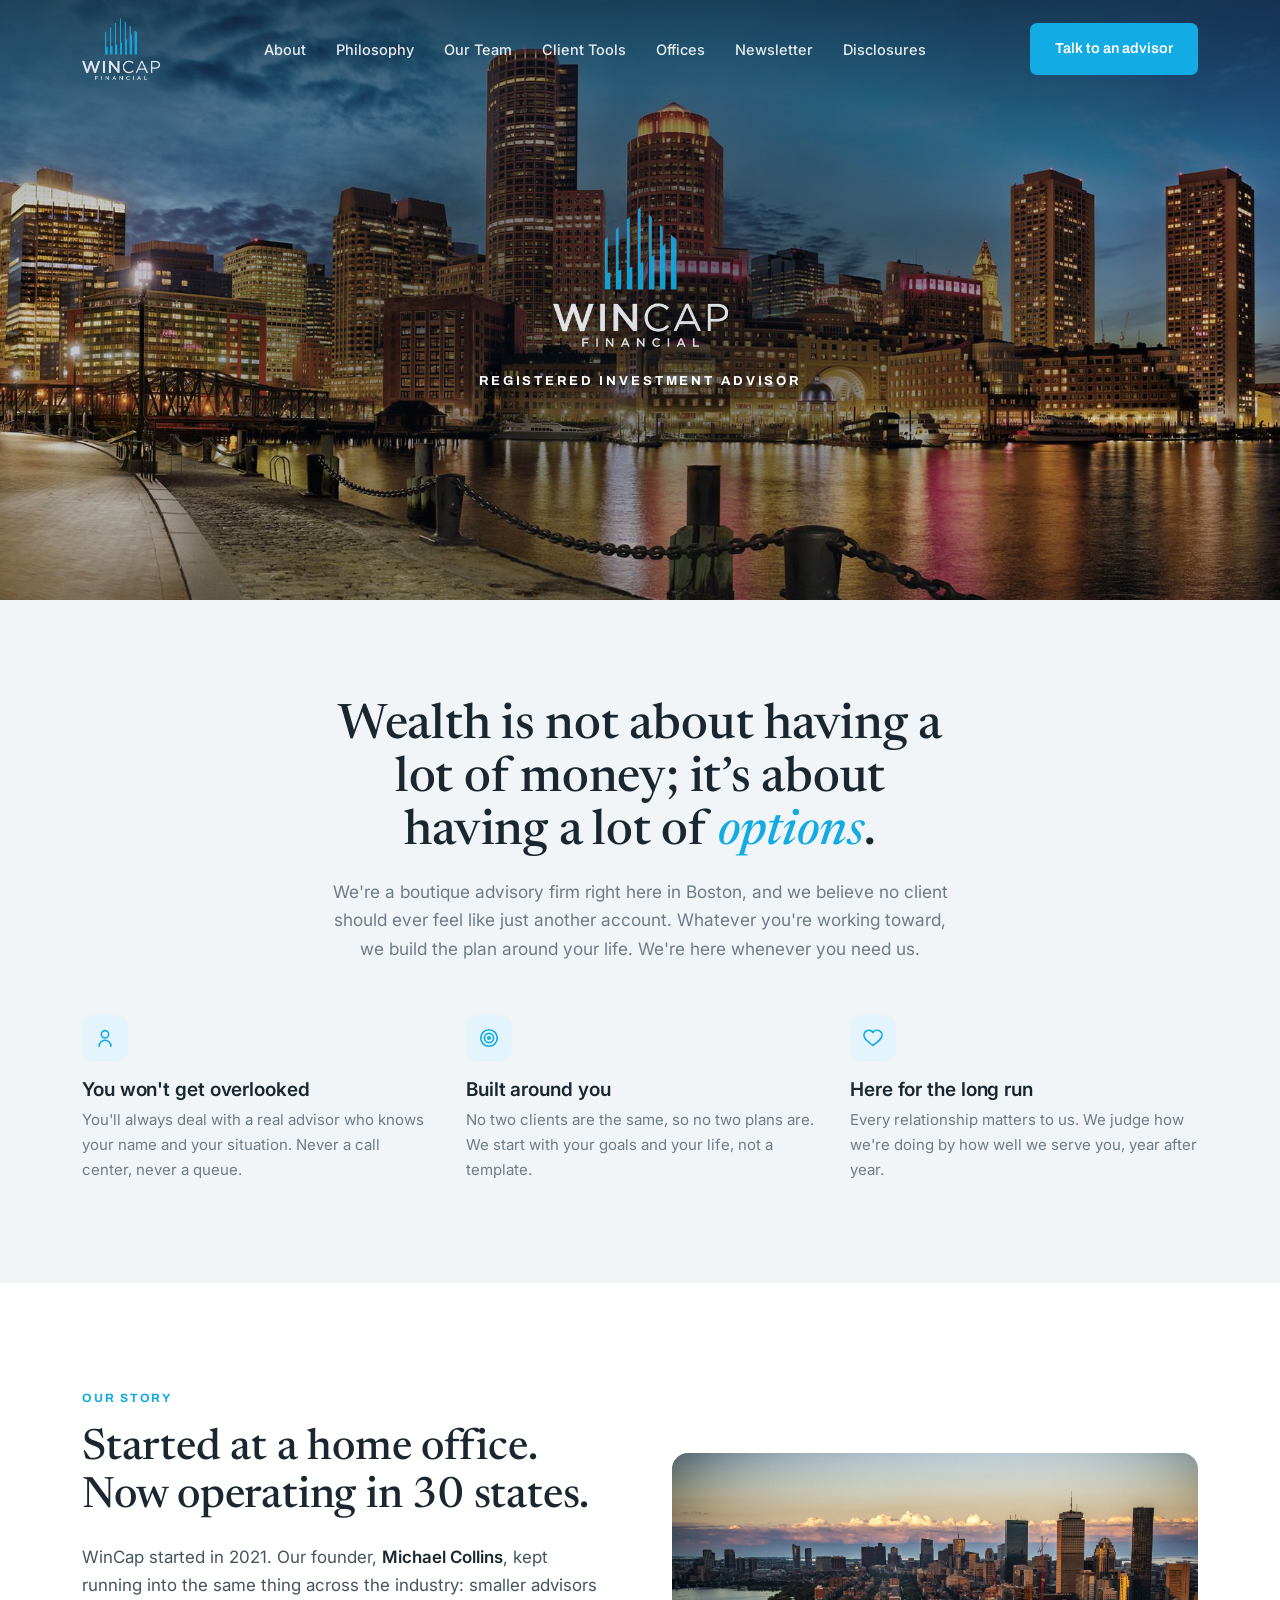
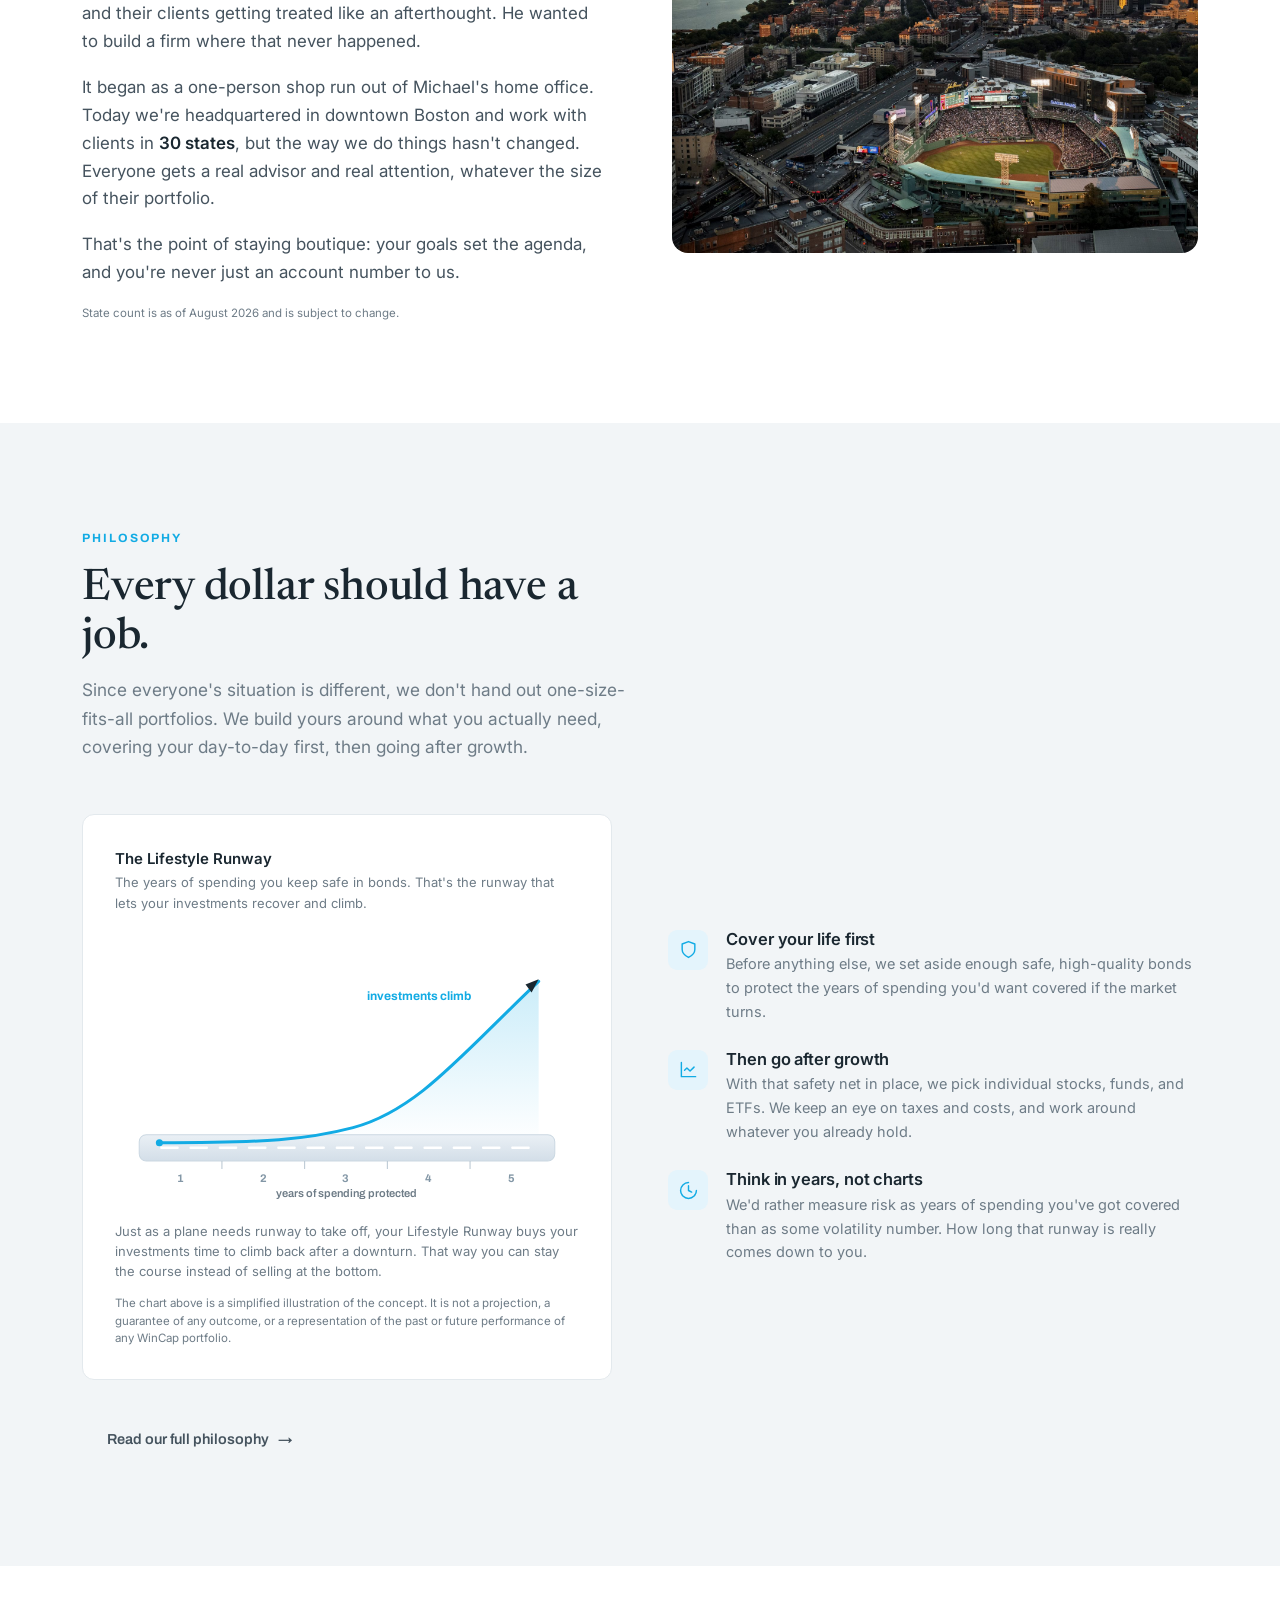
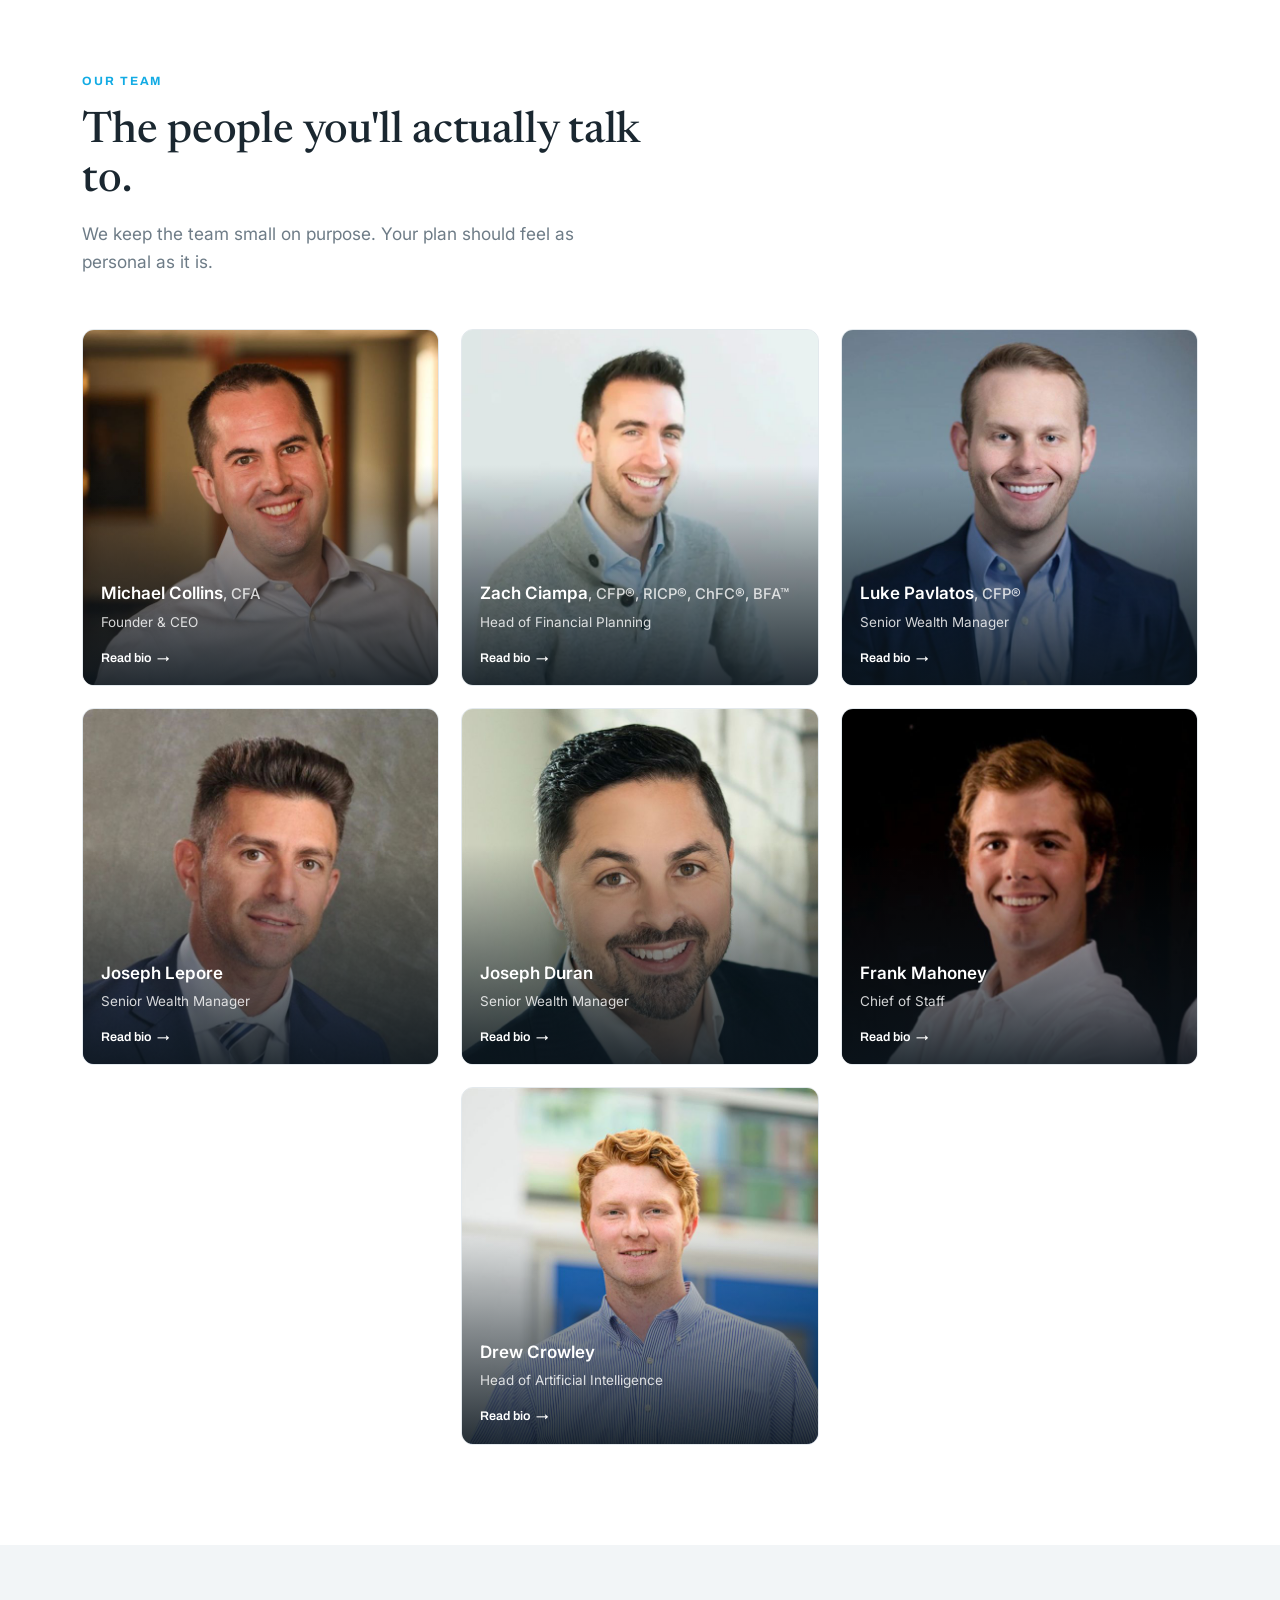
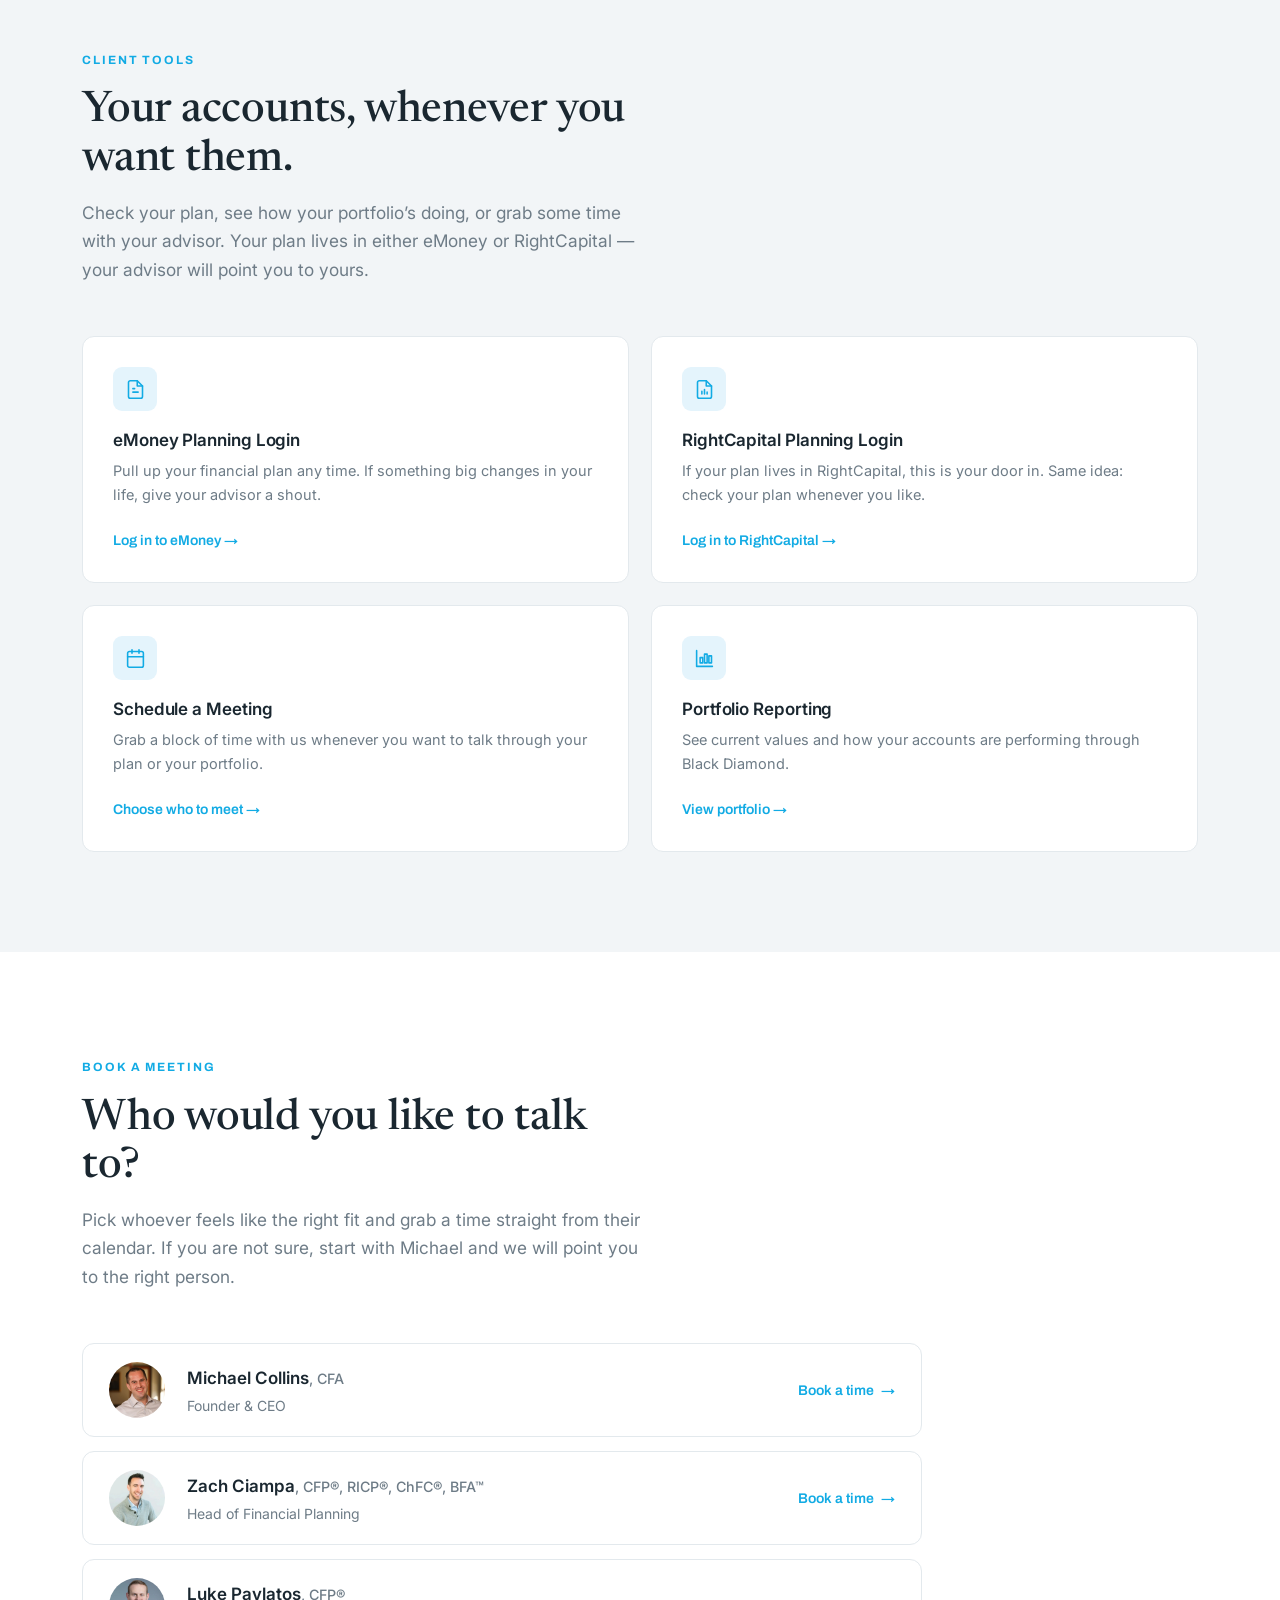
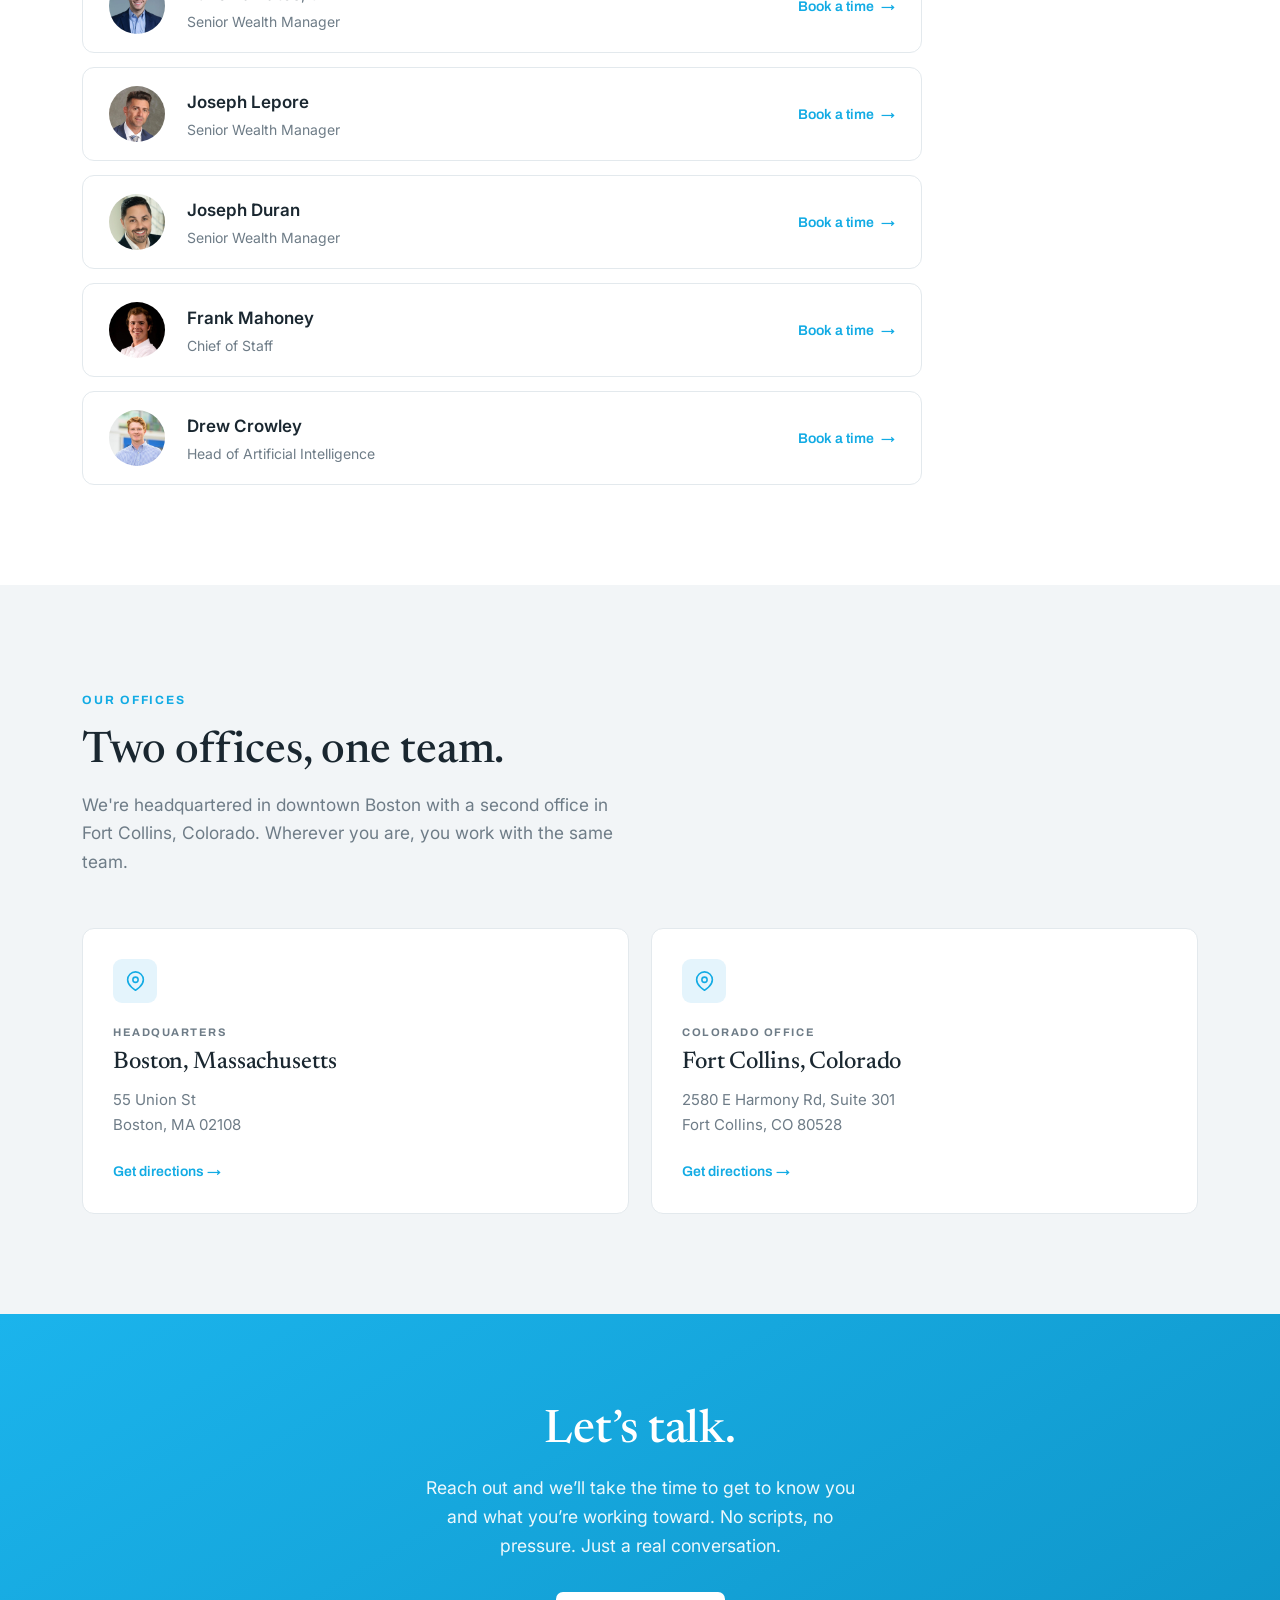
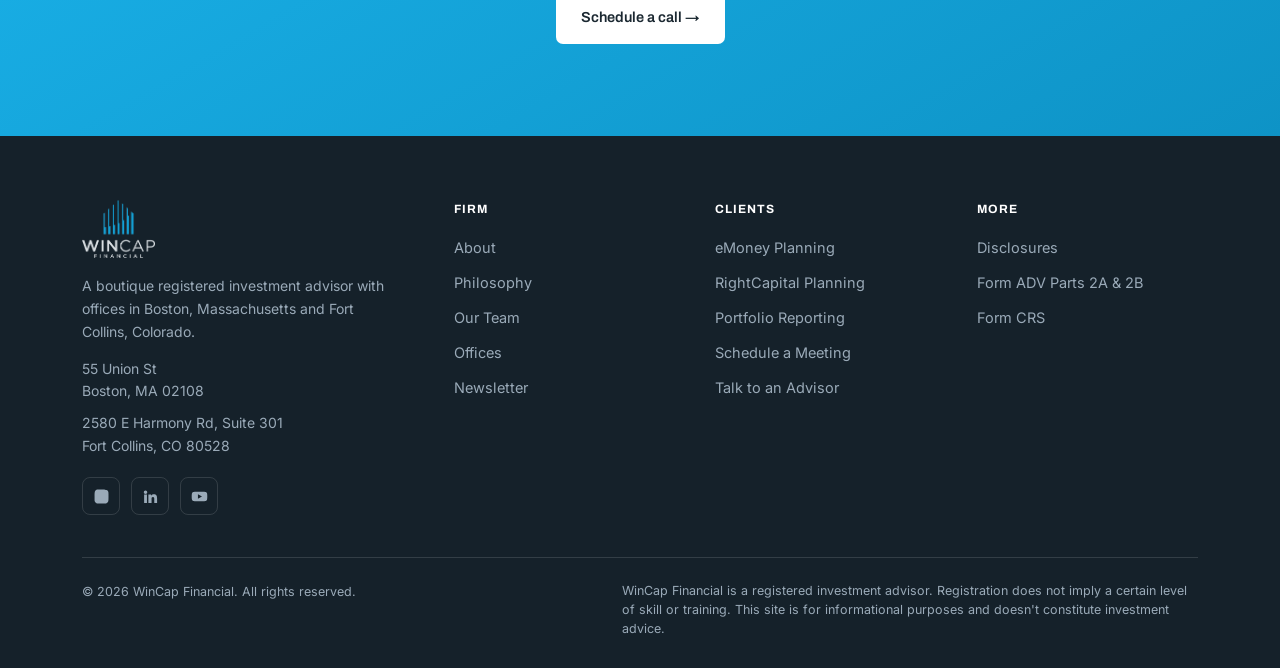
==== commit c566e9d5: "Reword the scheduling link to "Choose who to meet" The picker now includes people whose titles are n" ====
--- a/index.html
+++ b/index.html
@@ -198,7 +198,7 @@
         <div class="res-ico"><svg viewBox="0 0 24 24" stroke-linecap="round" stroke-linejoin="round"><rect x="3" y="4" width="18" height="18" rx="2"/><path d="M16 2v4M8 2v4M3 10h18"/></svg></div>
         <h4>Schedule a Meeting</h4>
         <p>Grab a block of time with us whenever you want to talk through your plan or your portfolio.</p>
-        <a class="res-link" href="#schedule">Choose an advisor →</a>
+        <a class="res-link" href="#schedule">Choose who to meet →</a>
       </div>
       <div class="res-card reveal">
         <div class="res-ico"><svg viewBox="0 0 24 24" stroke-linecap="round" stroke-linejoin="round"><path d="M3 3v18h18"/><rect x="7" y="11" width="3" height="6"/><rect x="12" y="7" width="3" height="10"/><rect x="17" y="9" width="3" height="8"/></svg></div>
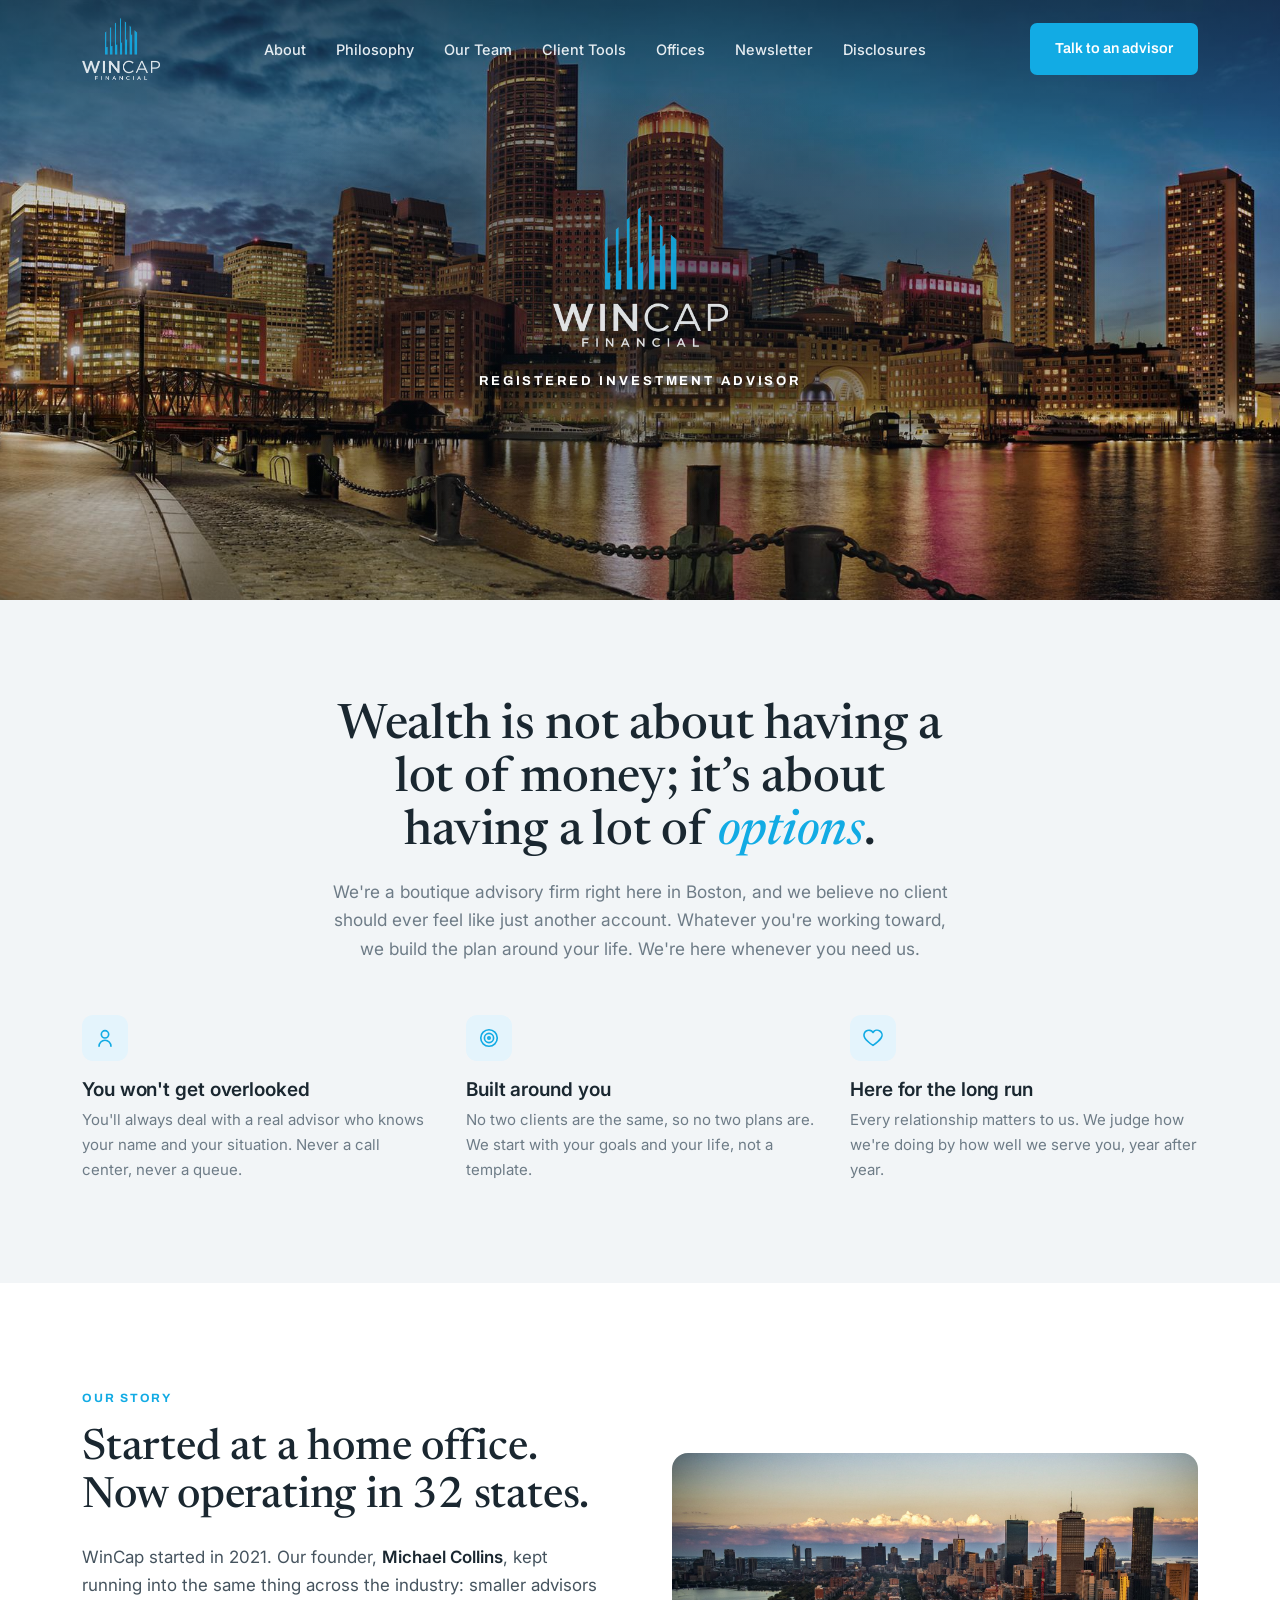
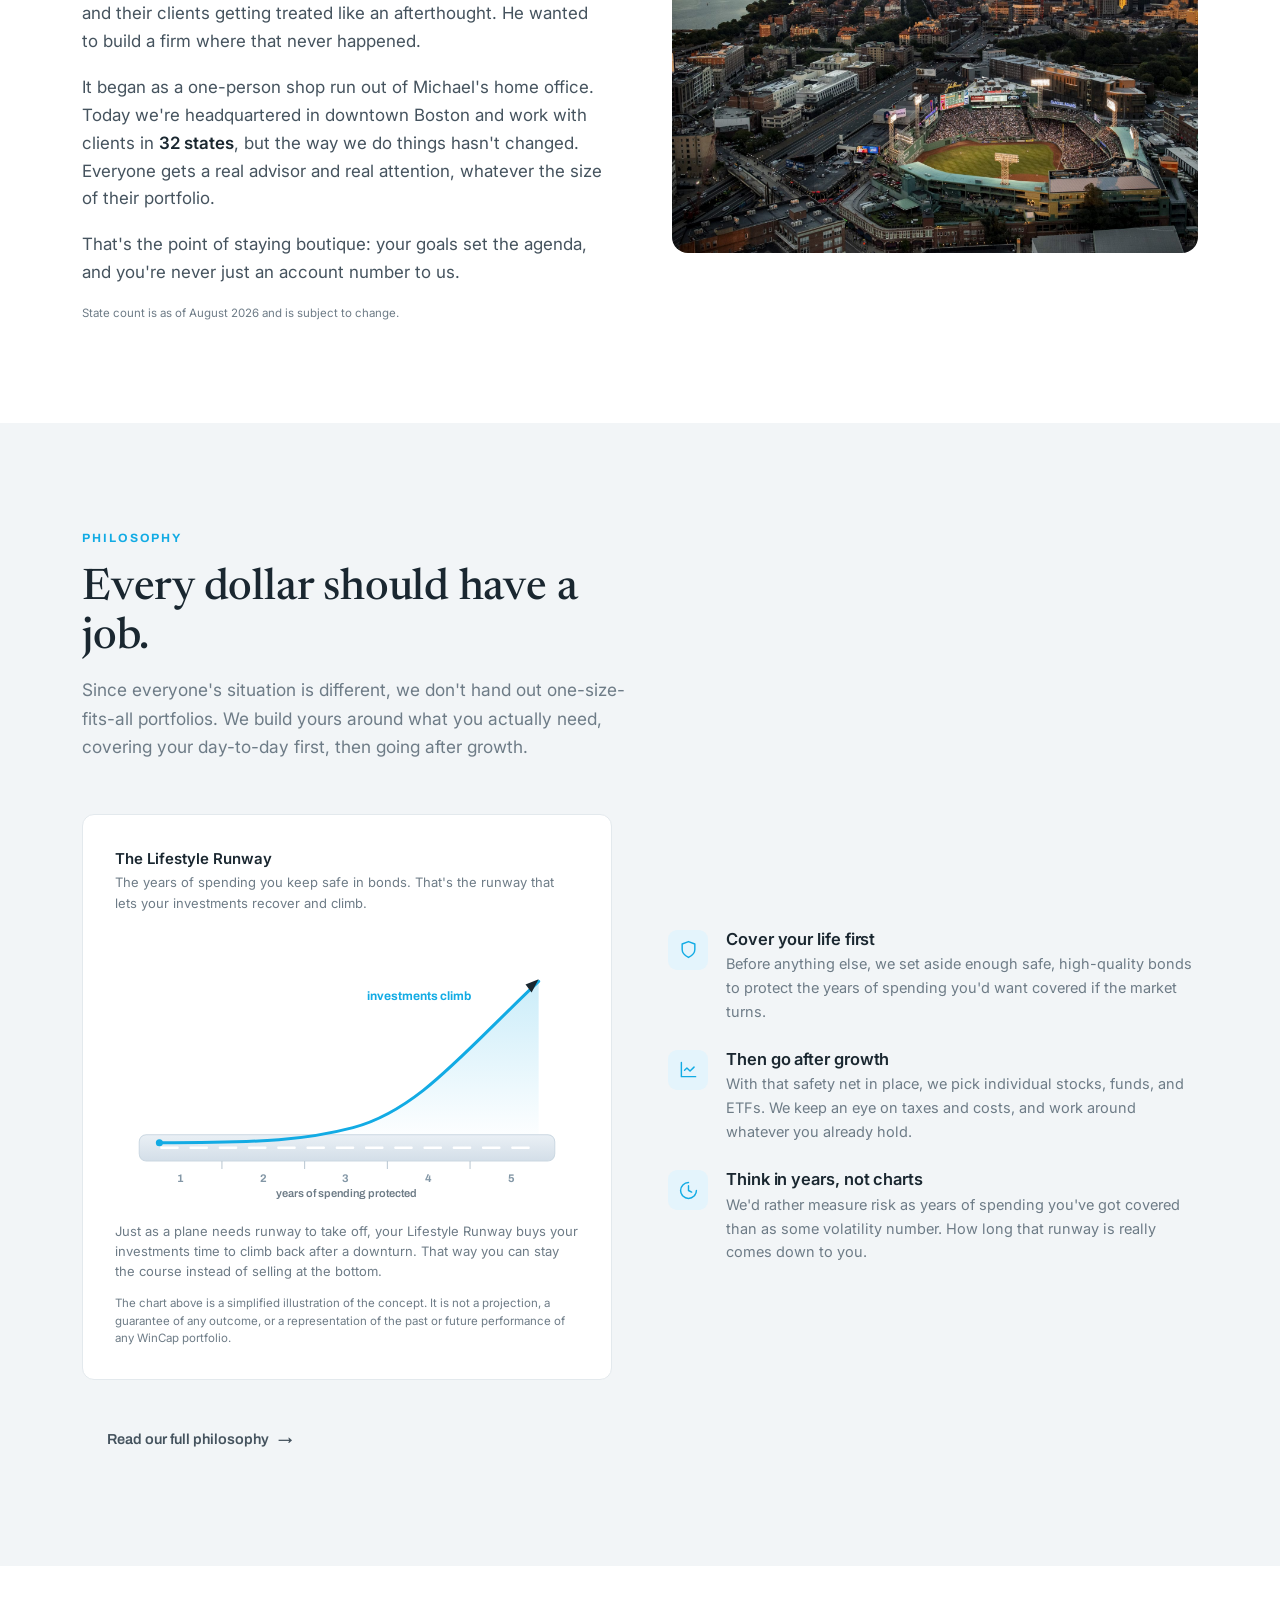
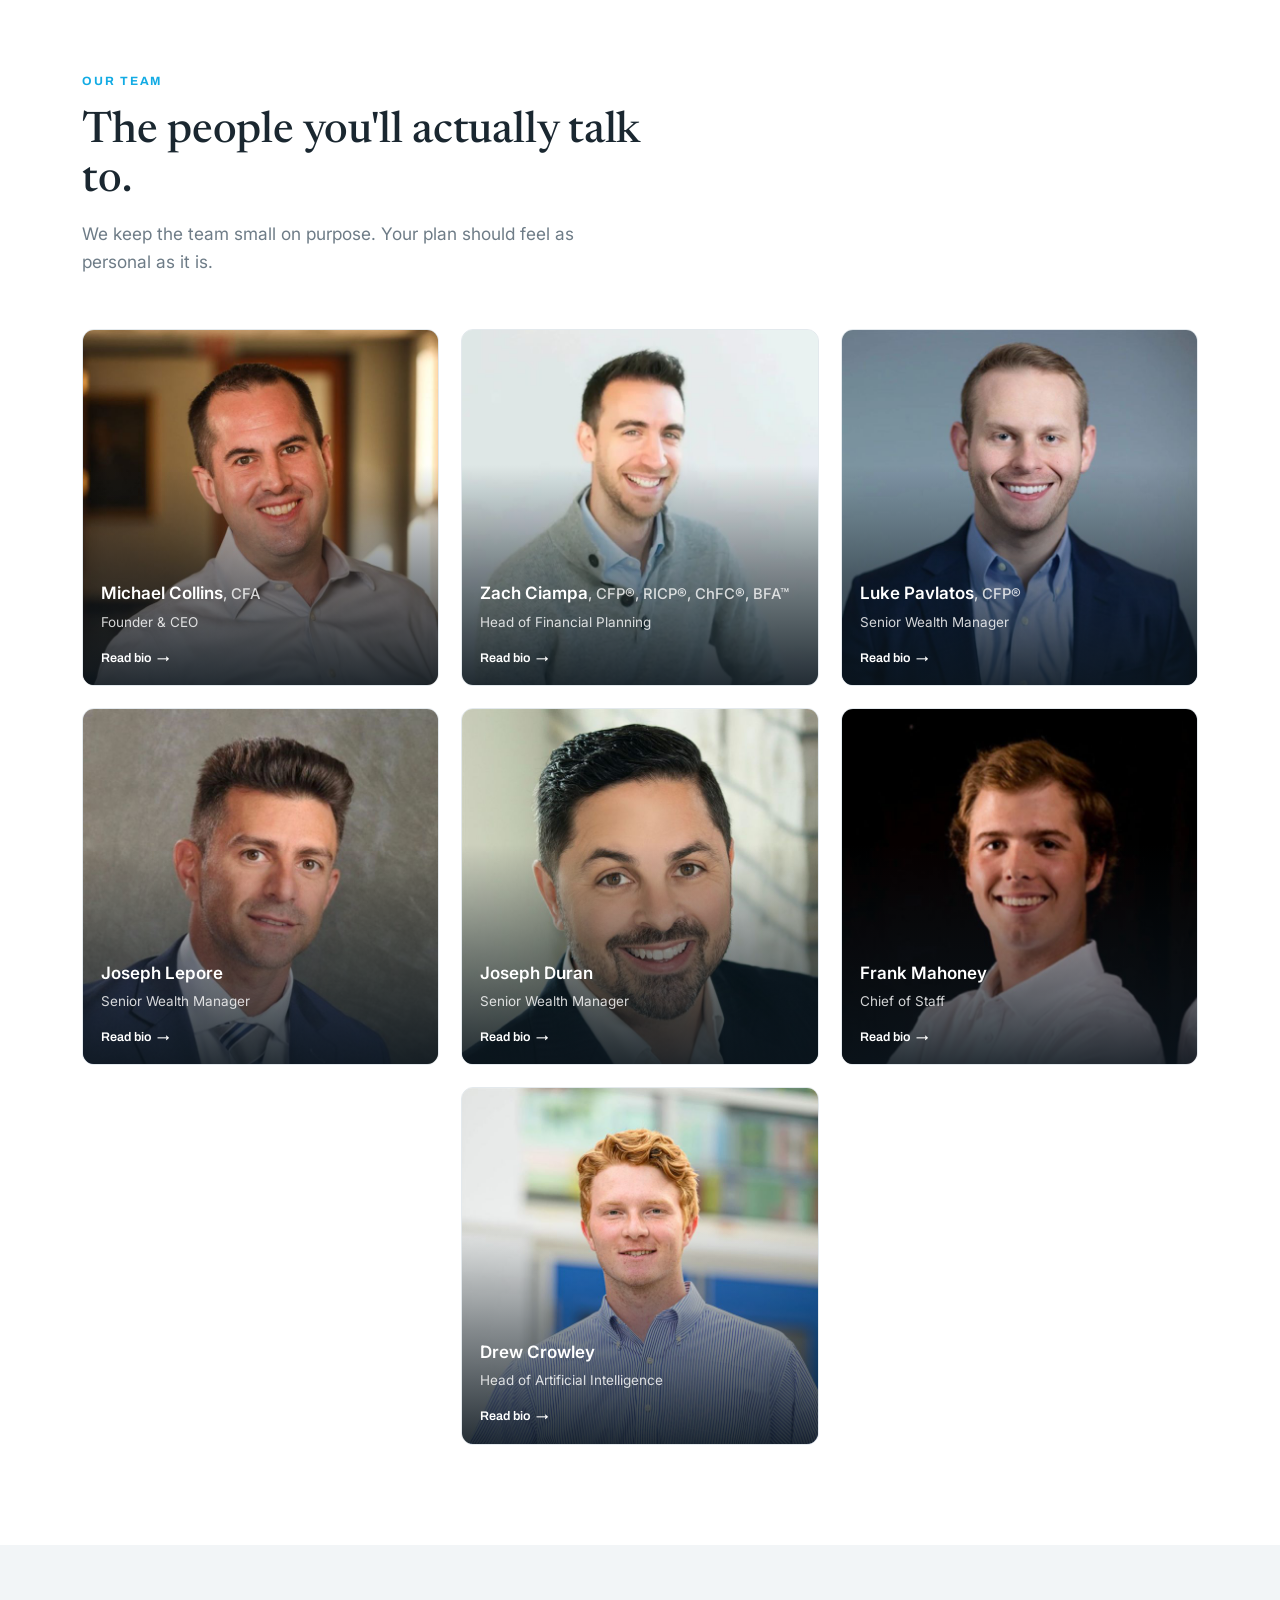
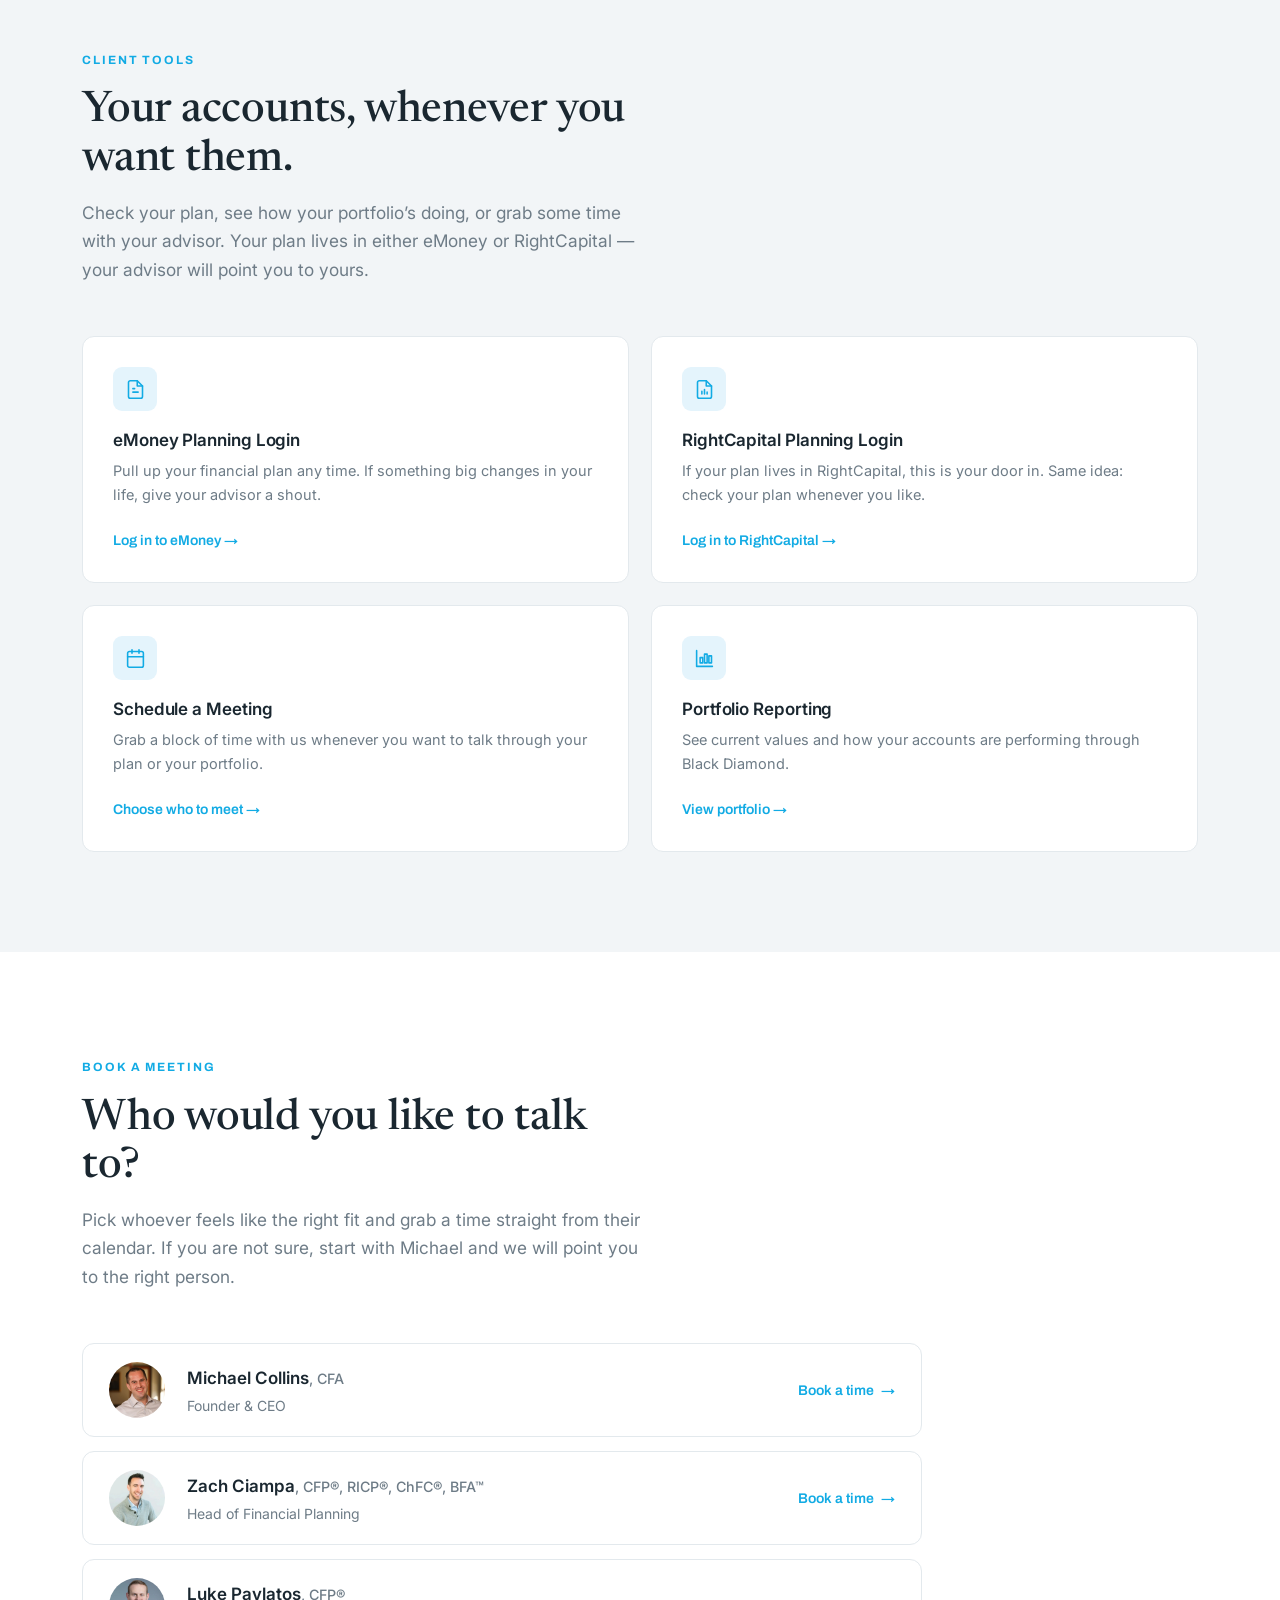
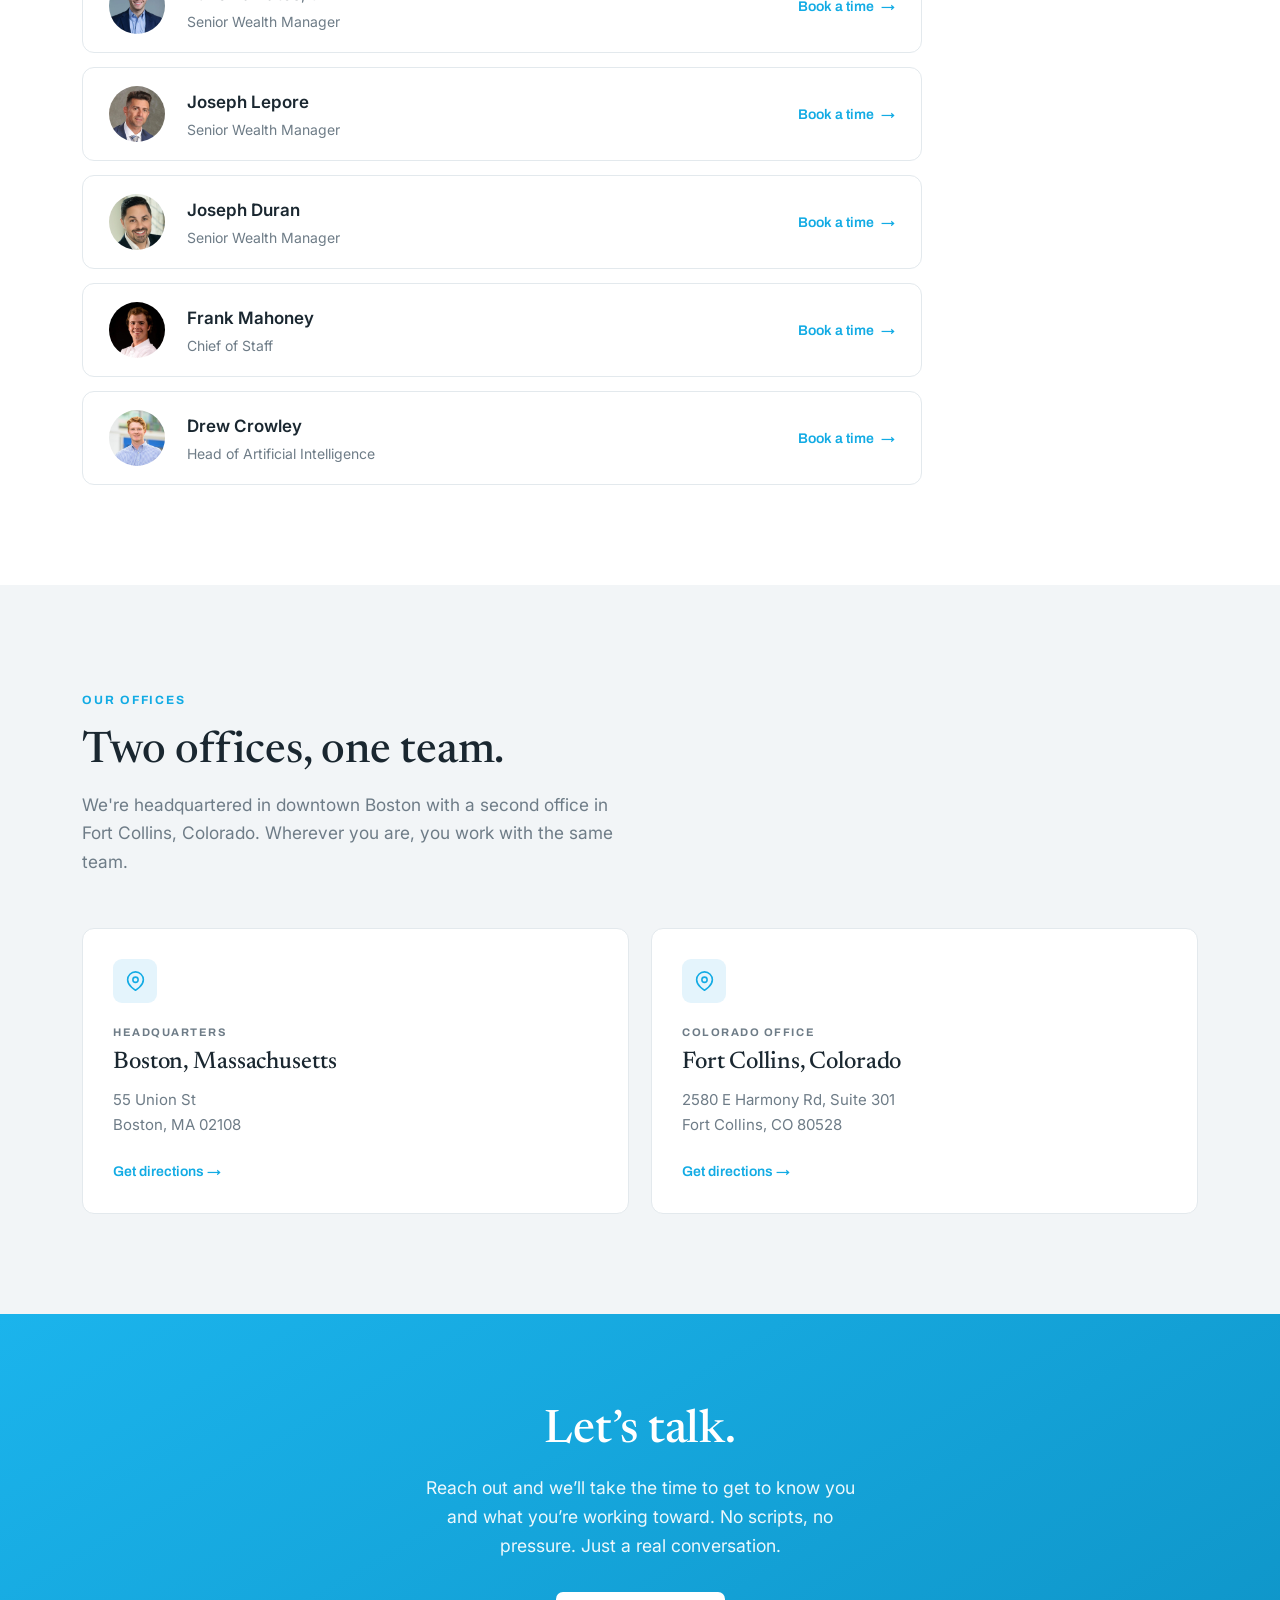
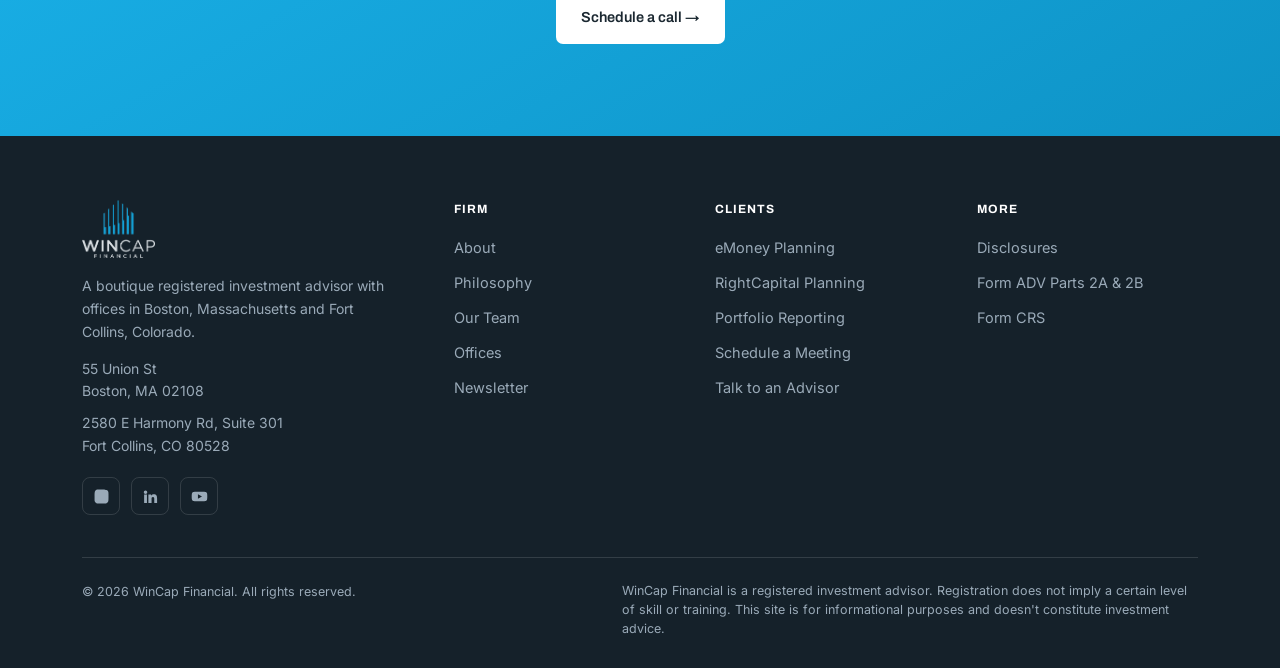
==== commit 8f65e1de: "Update state count from 30 to 32 Covers both mentions in the "Our story" section: the heading and th" ====
--- a/index.html
+++ b/index.html
@@ -85,9 +85,9 @@
   <div class="wrap"><div class="story-grid">
     <div class="story-copy reveal">
       <span class="eyebrow">Our story</span>
-      <h2 style="font-size:clamp(2rem,3.4vw,2.7rem);margin:16px 0 22px">Started at a home office. Now operating in 30 states.</h2>
+      <h2 style="font-size:clamp(2rem,3.4vw,2.7rem);margin:16px 0 22px">Started at a home office. Now operating in 32 states.</h2>
       <p>WinCap started in 2021. Our founder, <strong>Michael Collins</strong>, kept running into the same thing across the industry: smaller advisors and their clients getting treated like an afterthought. He wanted to build a firm where that never happened.</p>
-      <p>It began as a one-person shop run out of Michael's home office. Today we're headquartered in downtown Boston and work with clients in <strong>30 states</strong>, but the way we do things hasn't changed. Everyone gets a real advisor and real attention, whatever the size of their portfolio.</p>
+      <p>It began as a one-person shop run out of Michael's home office. Today we're headquartered in downtown Boston and work with clients in <strong>32 states</strong>, but the way we do things hasn't changed. Everyone gets a real advisor and real attention, whatever the size of their portfolio.</p>
       <p>That's the point of staying boutique: your goals set the agenda, and you're never just an account number to us.</p>
       <p class="story-disc">State count is as of August 2026 and is subject to change.</p>
     </div>
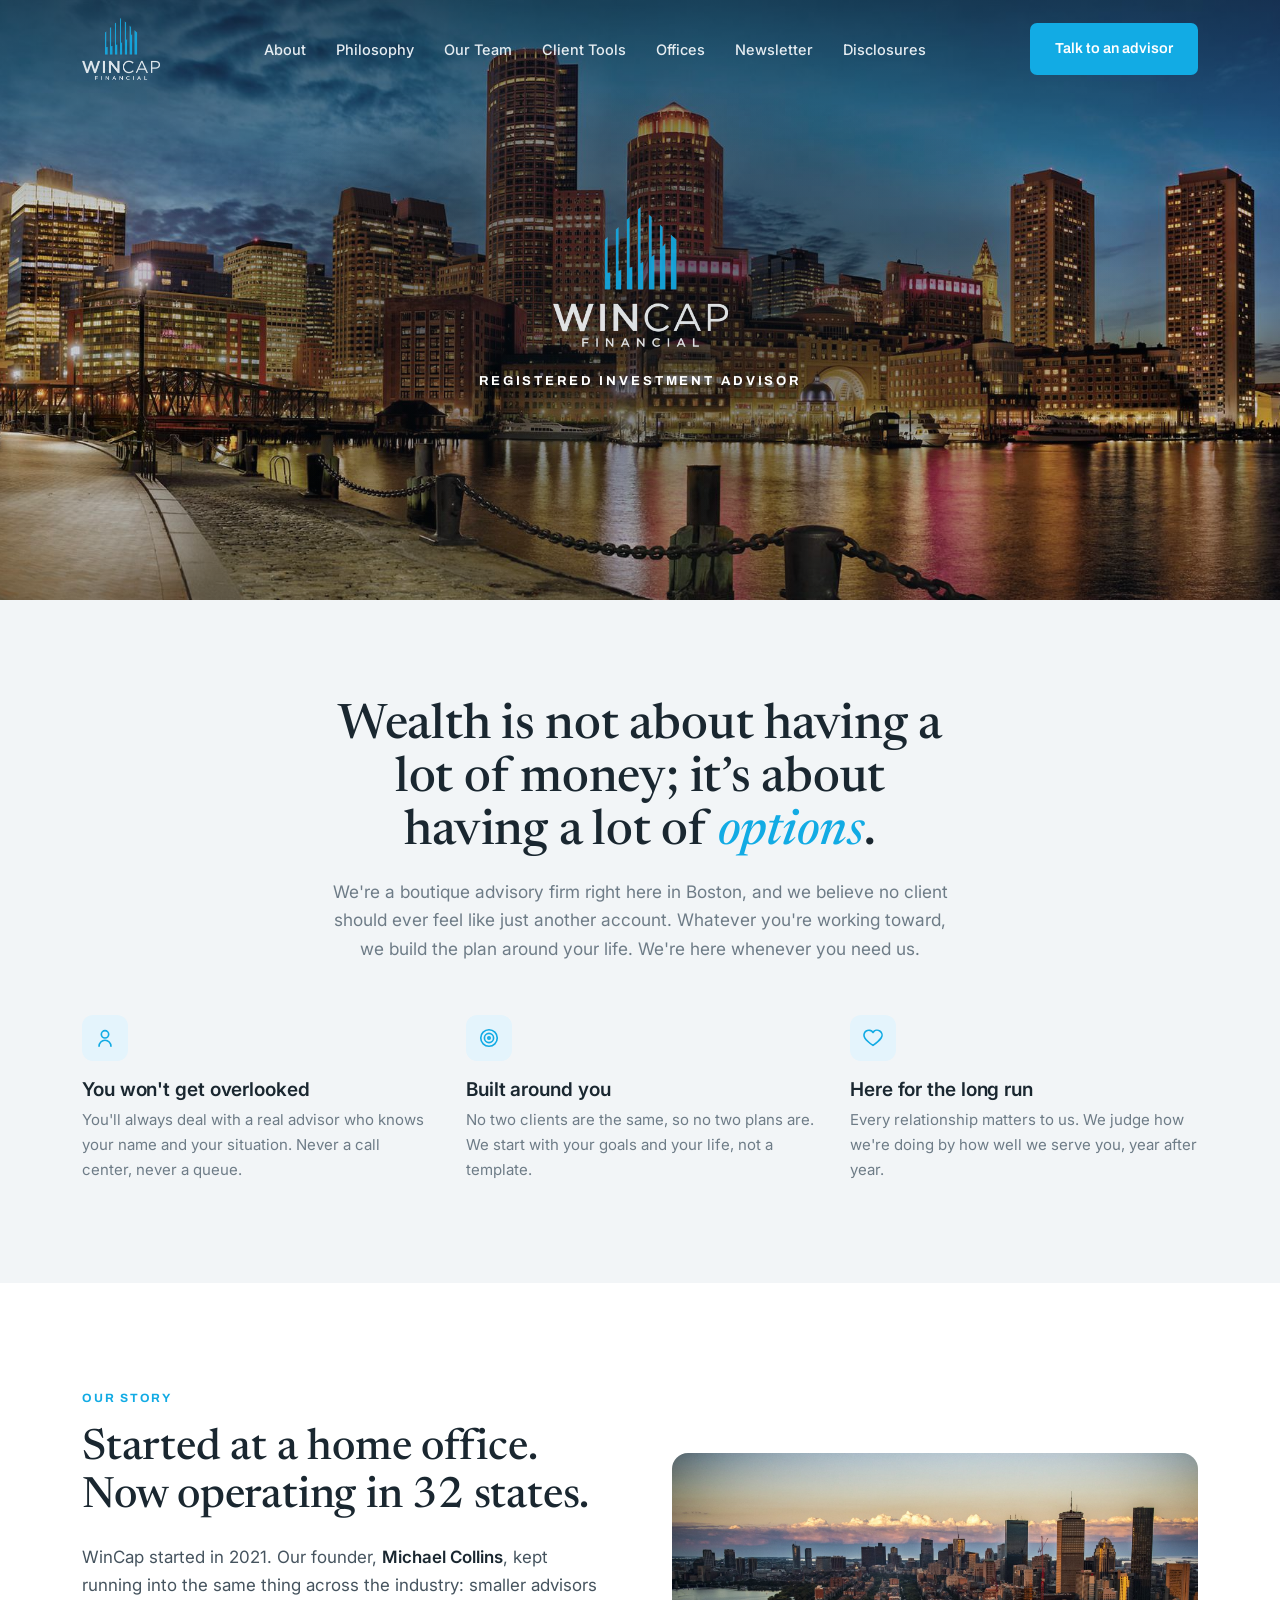
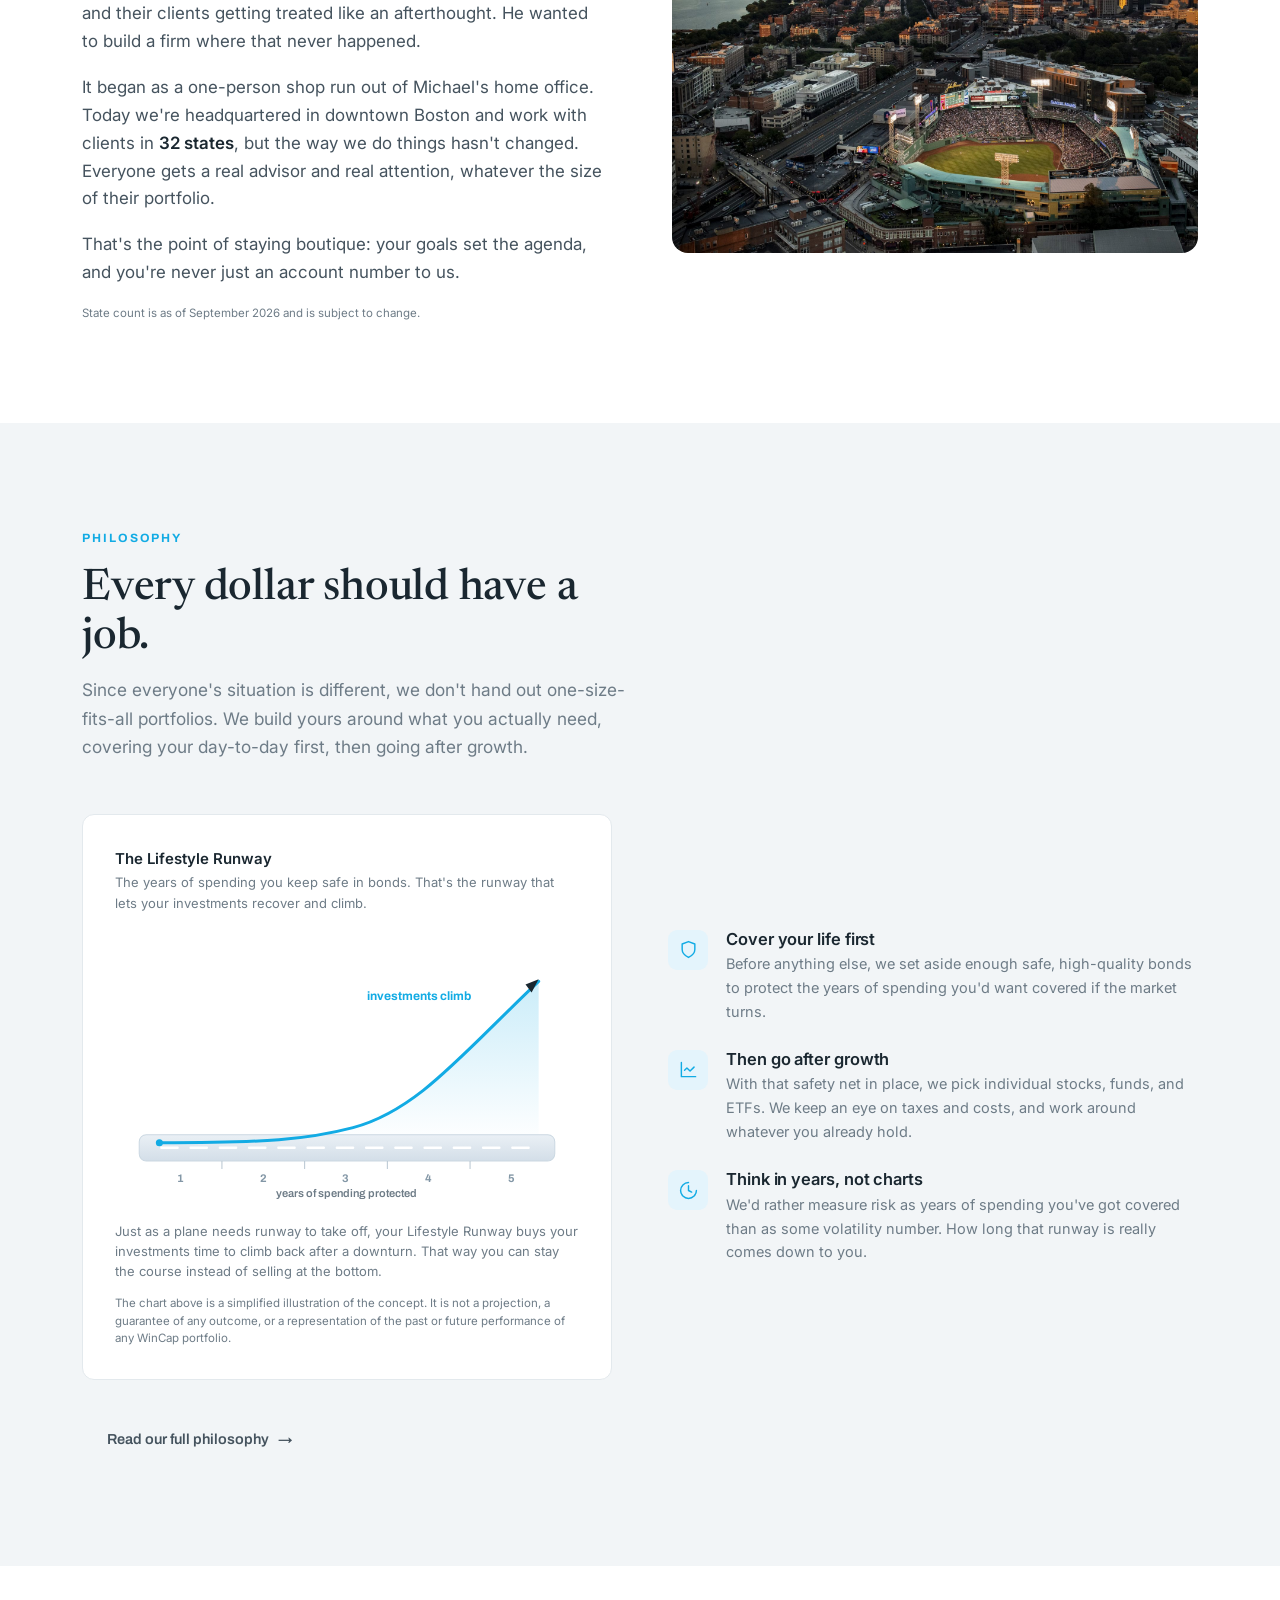
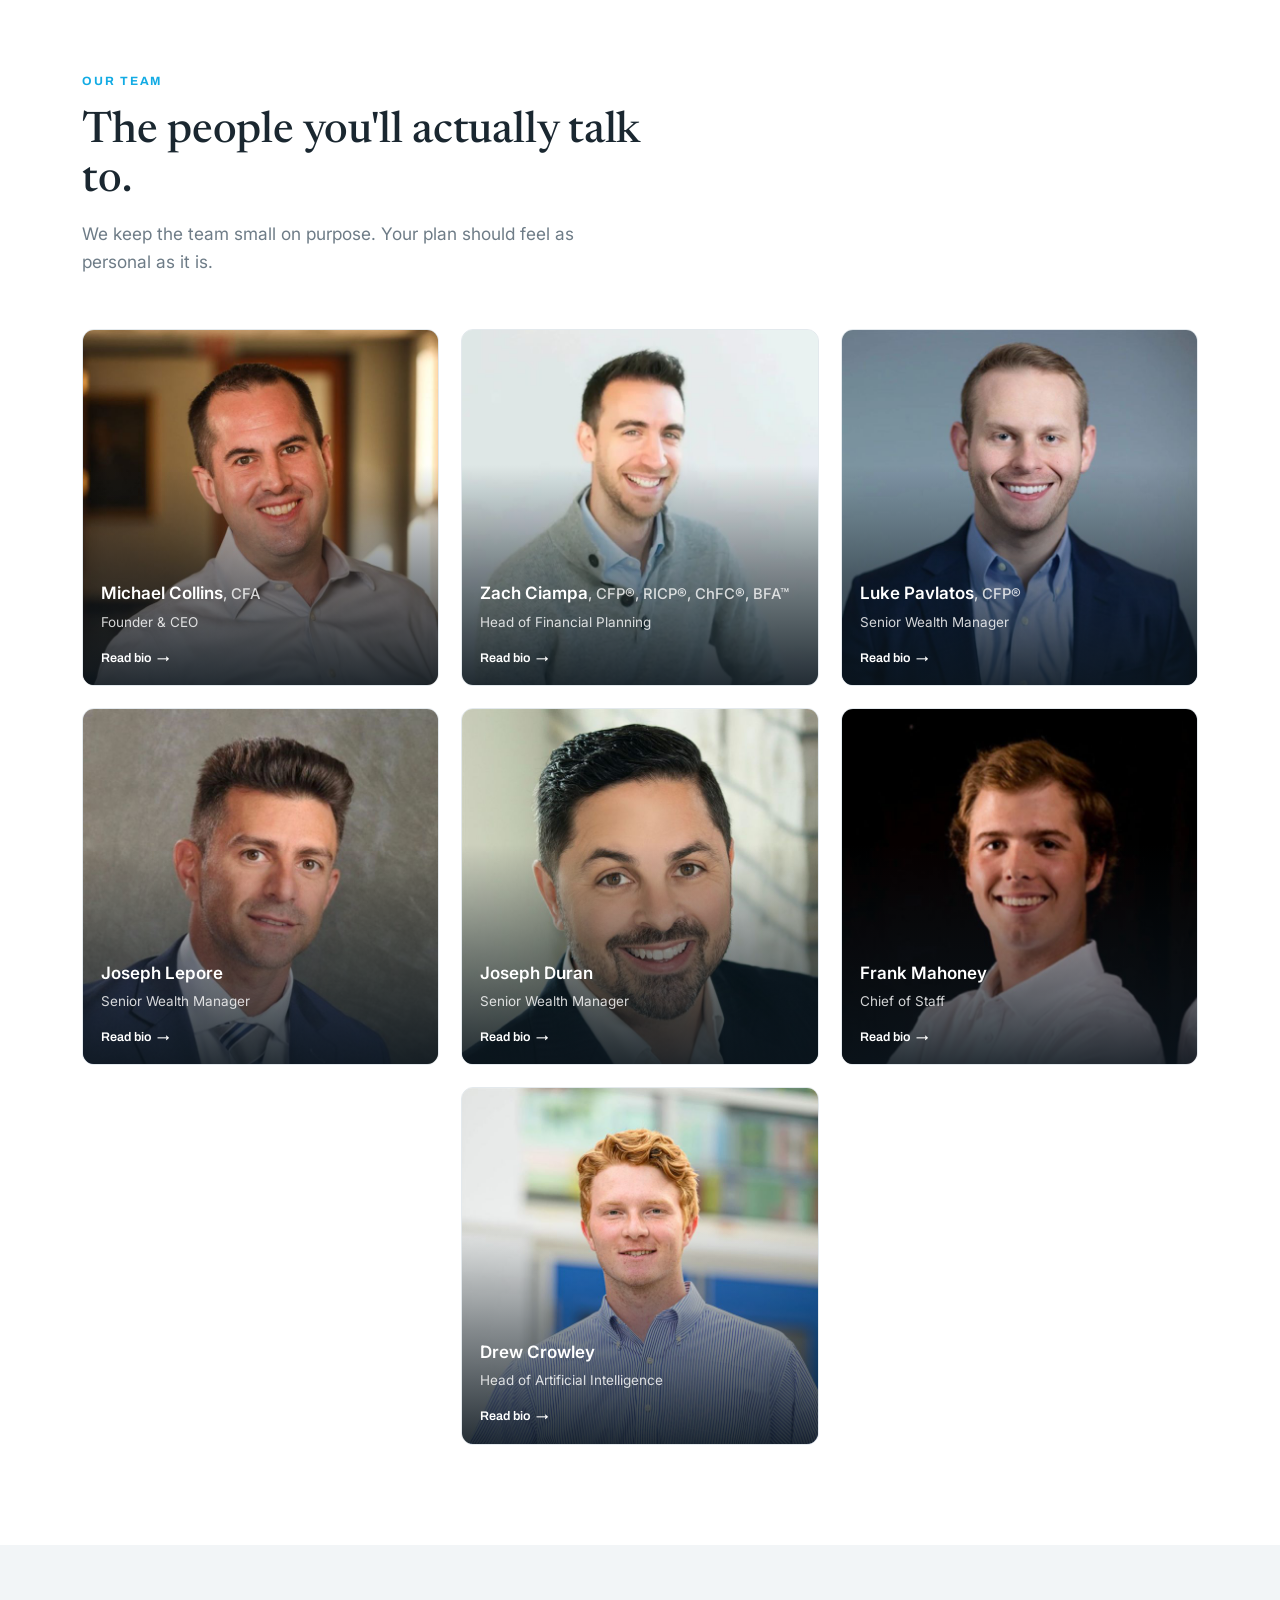
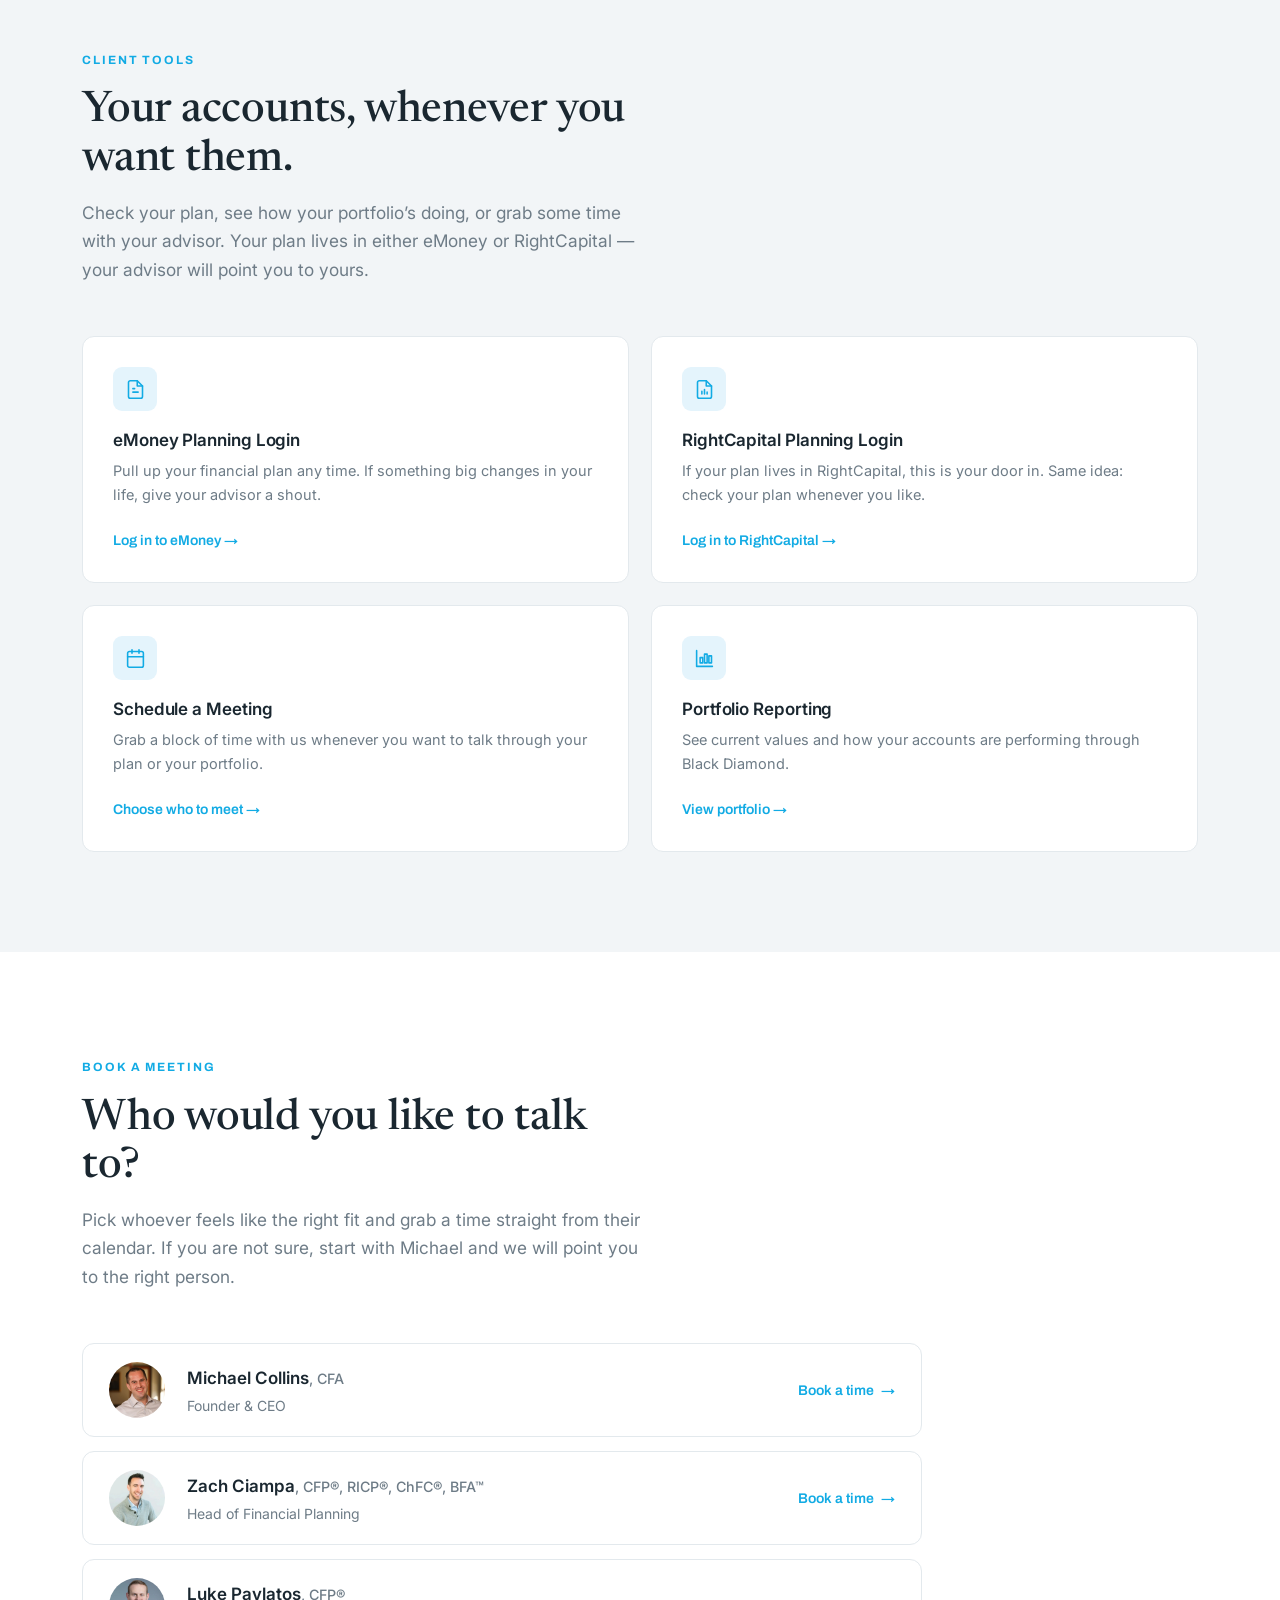
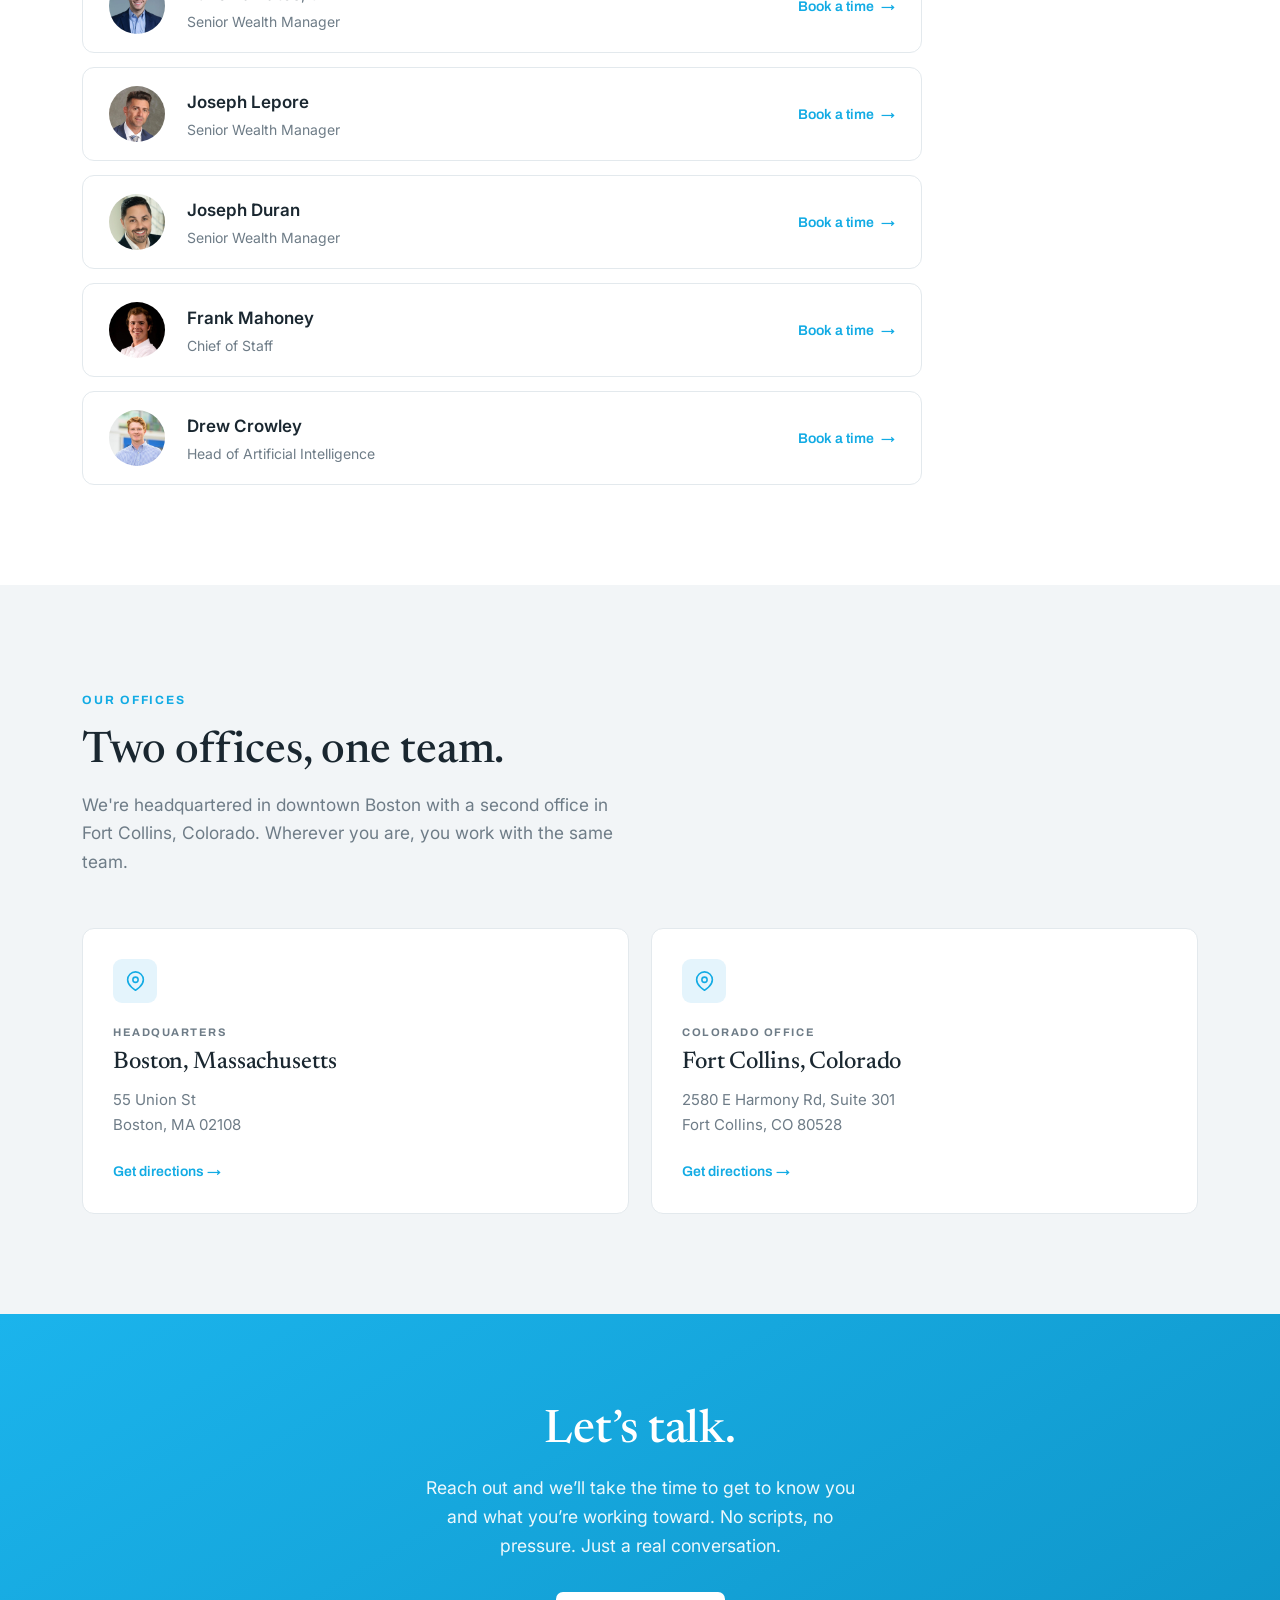
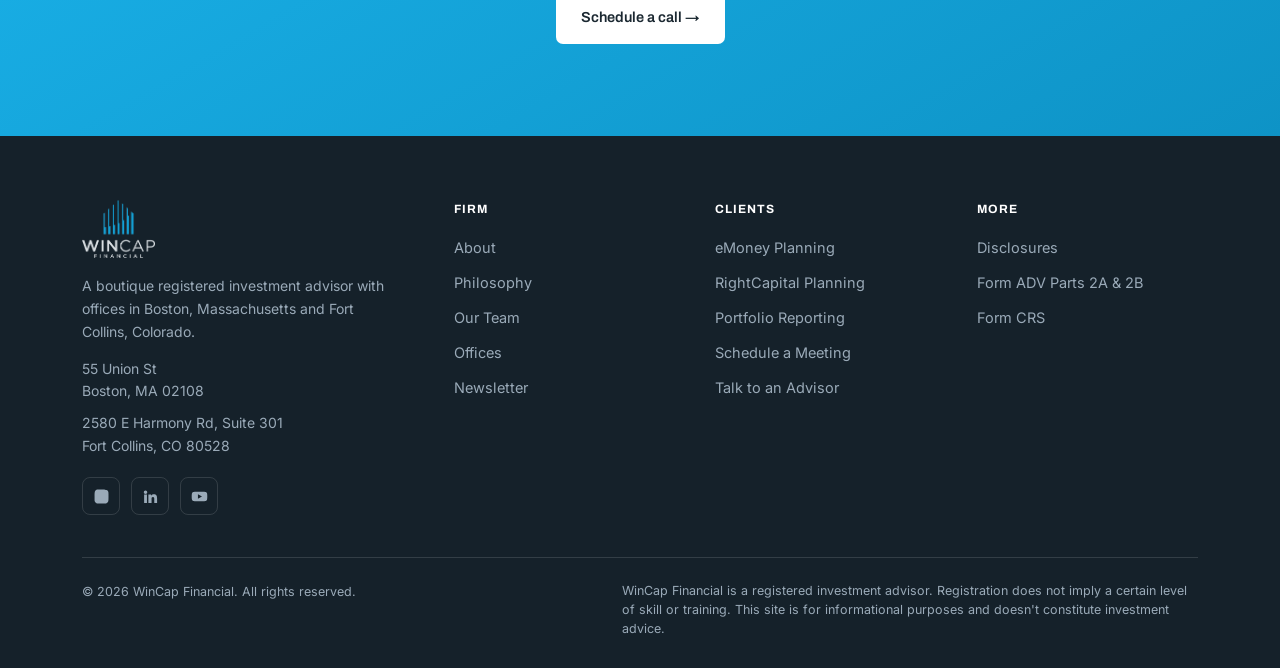
==== commit 0bc8a318: "Bump the state count as-of date to September 2026 Keeps the disclosure line in step with the 32-stat" ====
--- a/index.html
+++ b/index.html
@@ -89,7 +89,7 @@
       <p>WinCap started in 2021. Our founder, <strong>Michael Collins</strong>, kept running into the same thing across the industry: smaller advisors and their clients getting treated like an afterthought. He wanted to build a firm where that never happened.</p>
       <p>It began as a one-person shop run out of Michael's home office. Today we're headquartered in downtown Boston and work with clients in <strong>32 states</strong>, but the way we do things hasn't changed. Everyone gets a real advisor and real attention, whatever the size of their portfolio.</p>
       <p>That's the point of staying boutique: your goals set the agenda, and you're never just an account number to us.</p>
-      <p class="story-disc">State count is as of August 2026 and is subject to change.</p>
+      <p class="story-disc">State count is as of September 2026 and is subject to change.</p>
     </div>
     <aside class="mission-card reveal">
       <img src="fenway-boston-skyline.jpg" alt="Aerial view of Fenway Park at dusk with the Back Bay and downtown Boston skyline behind it" loading="lazy">
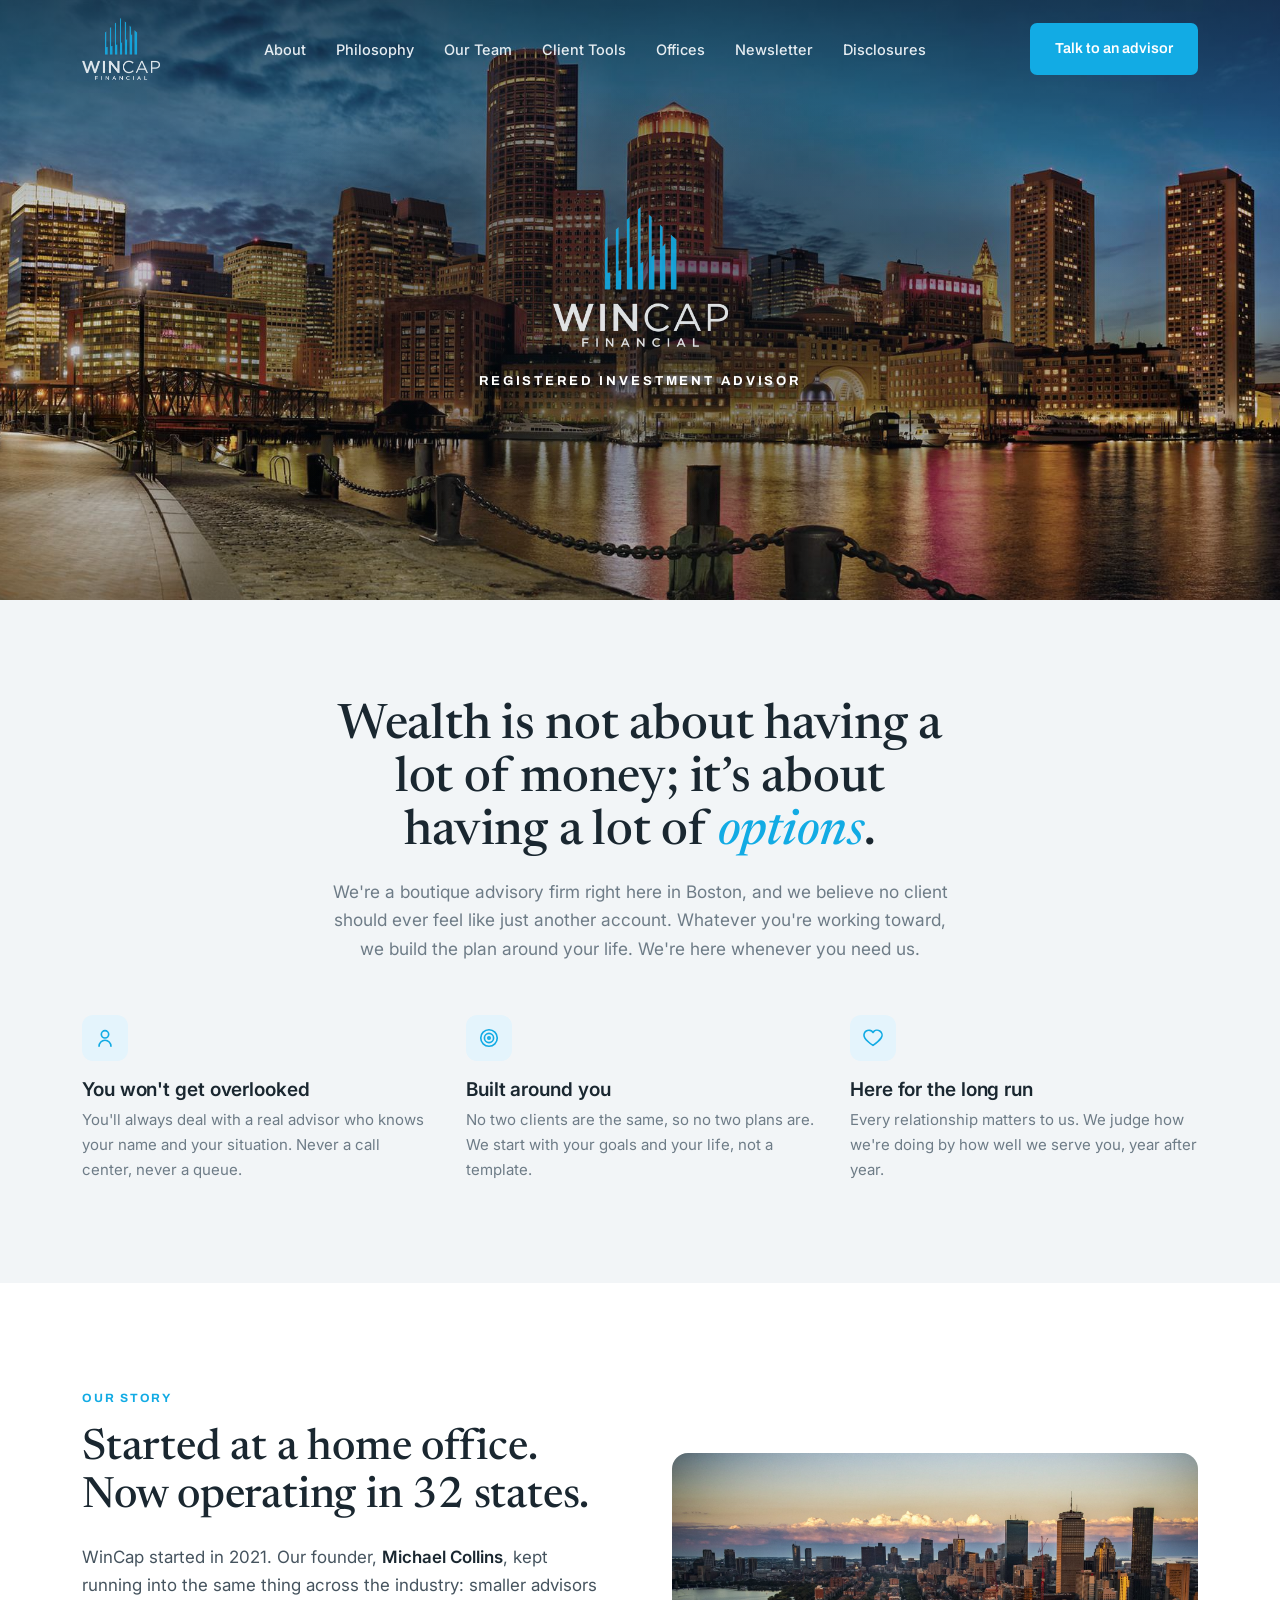
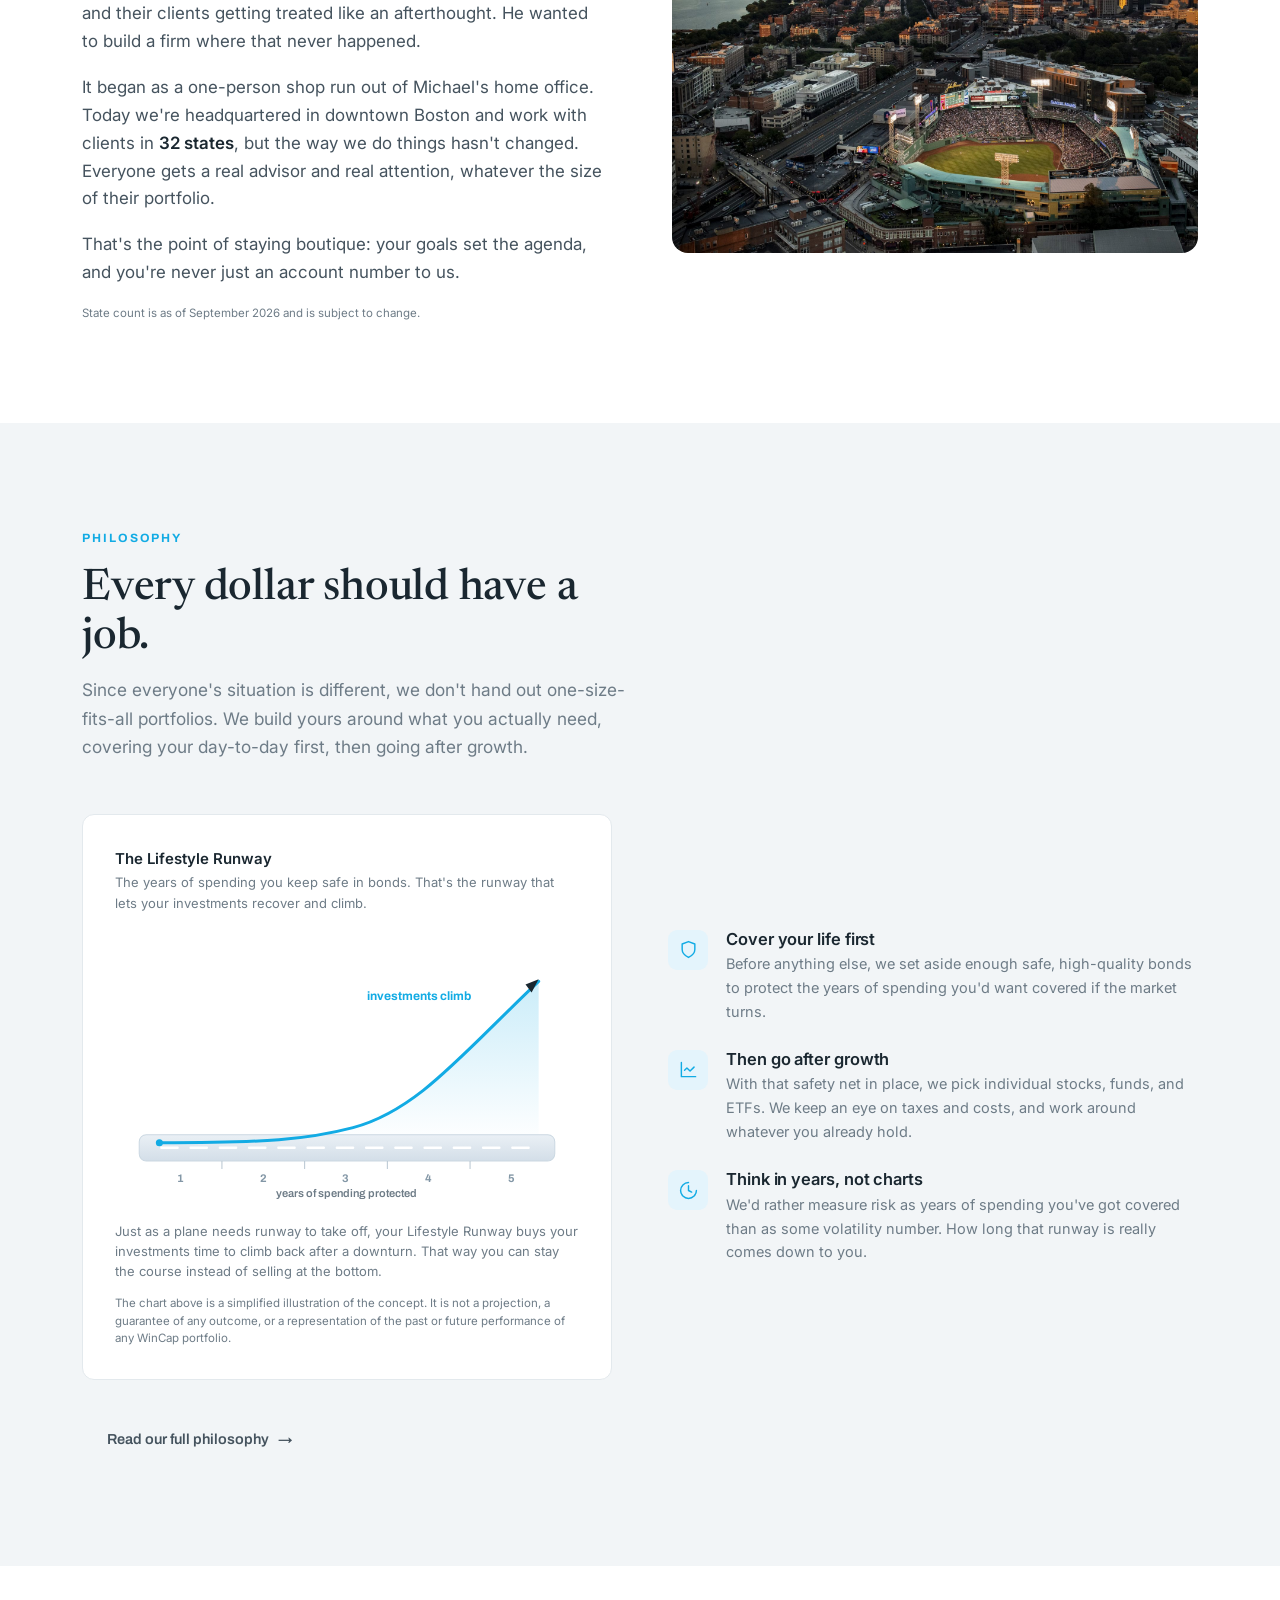
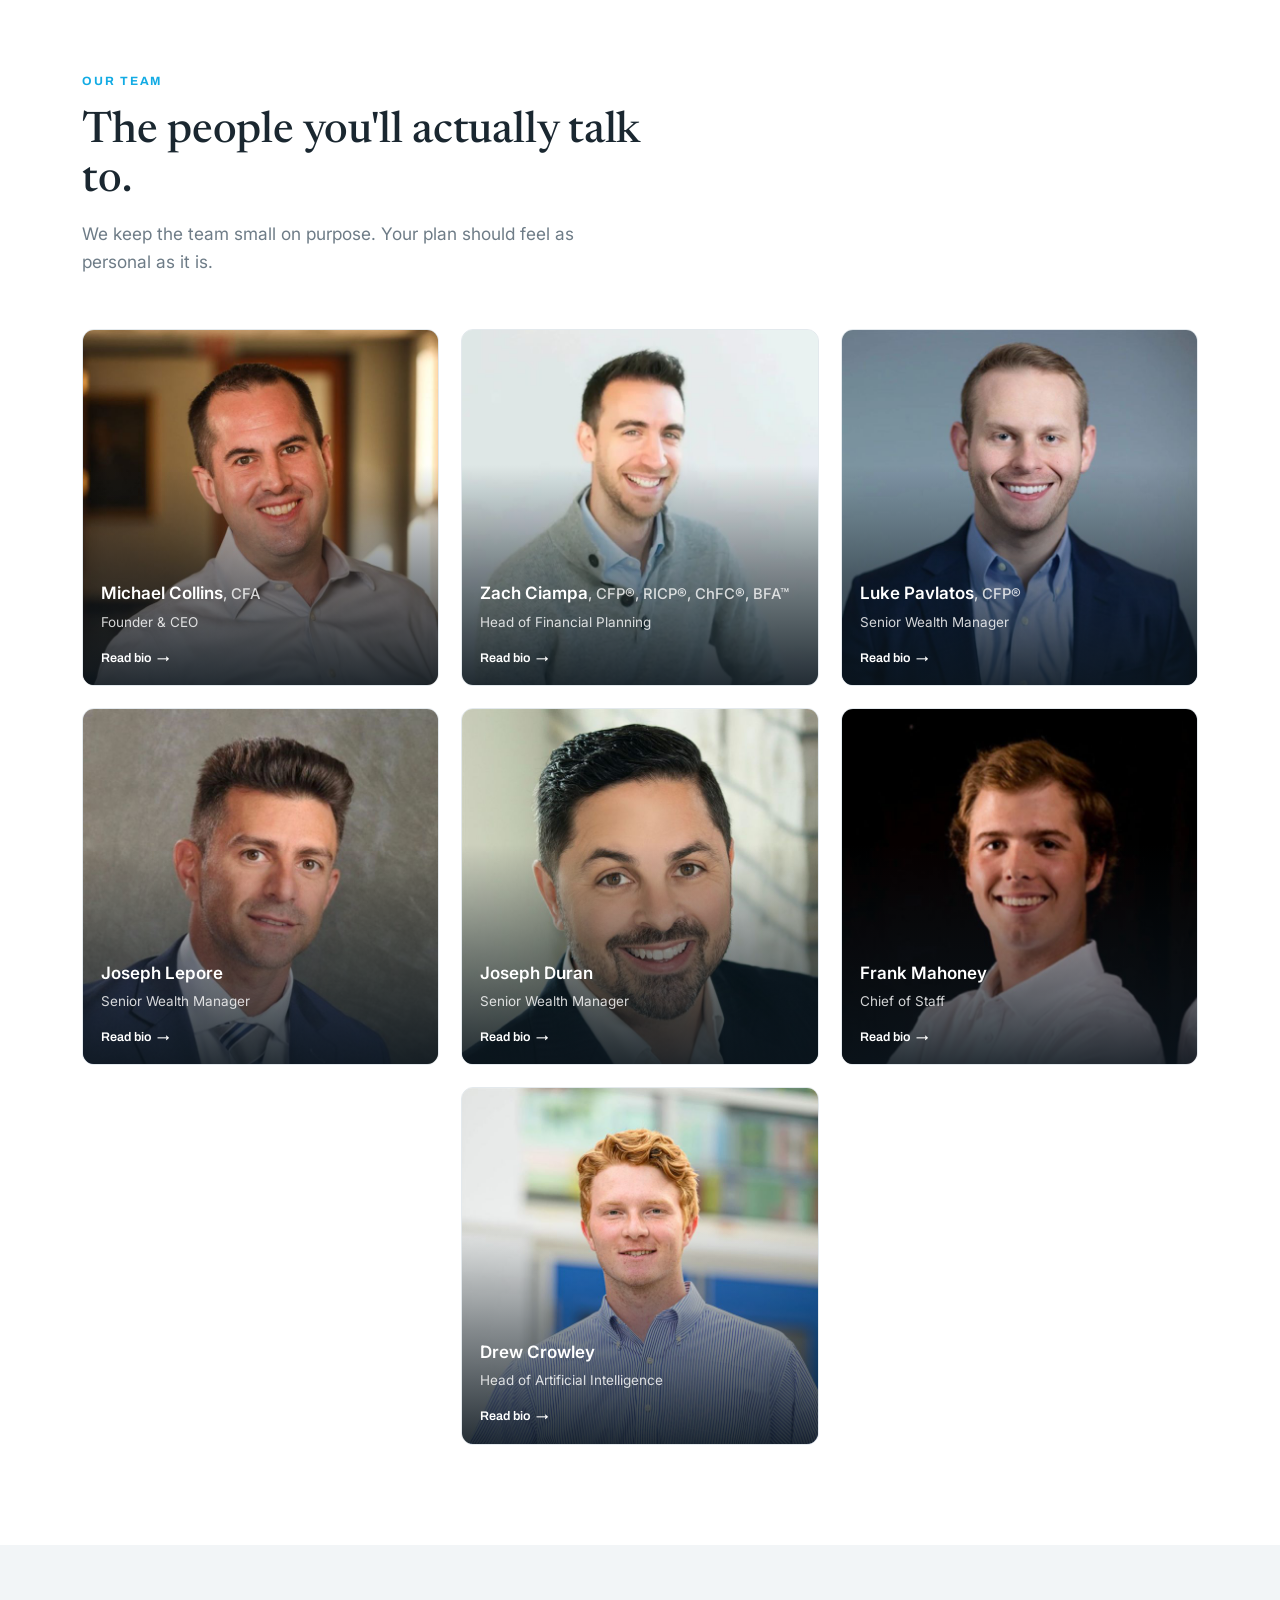
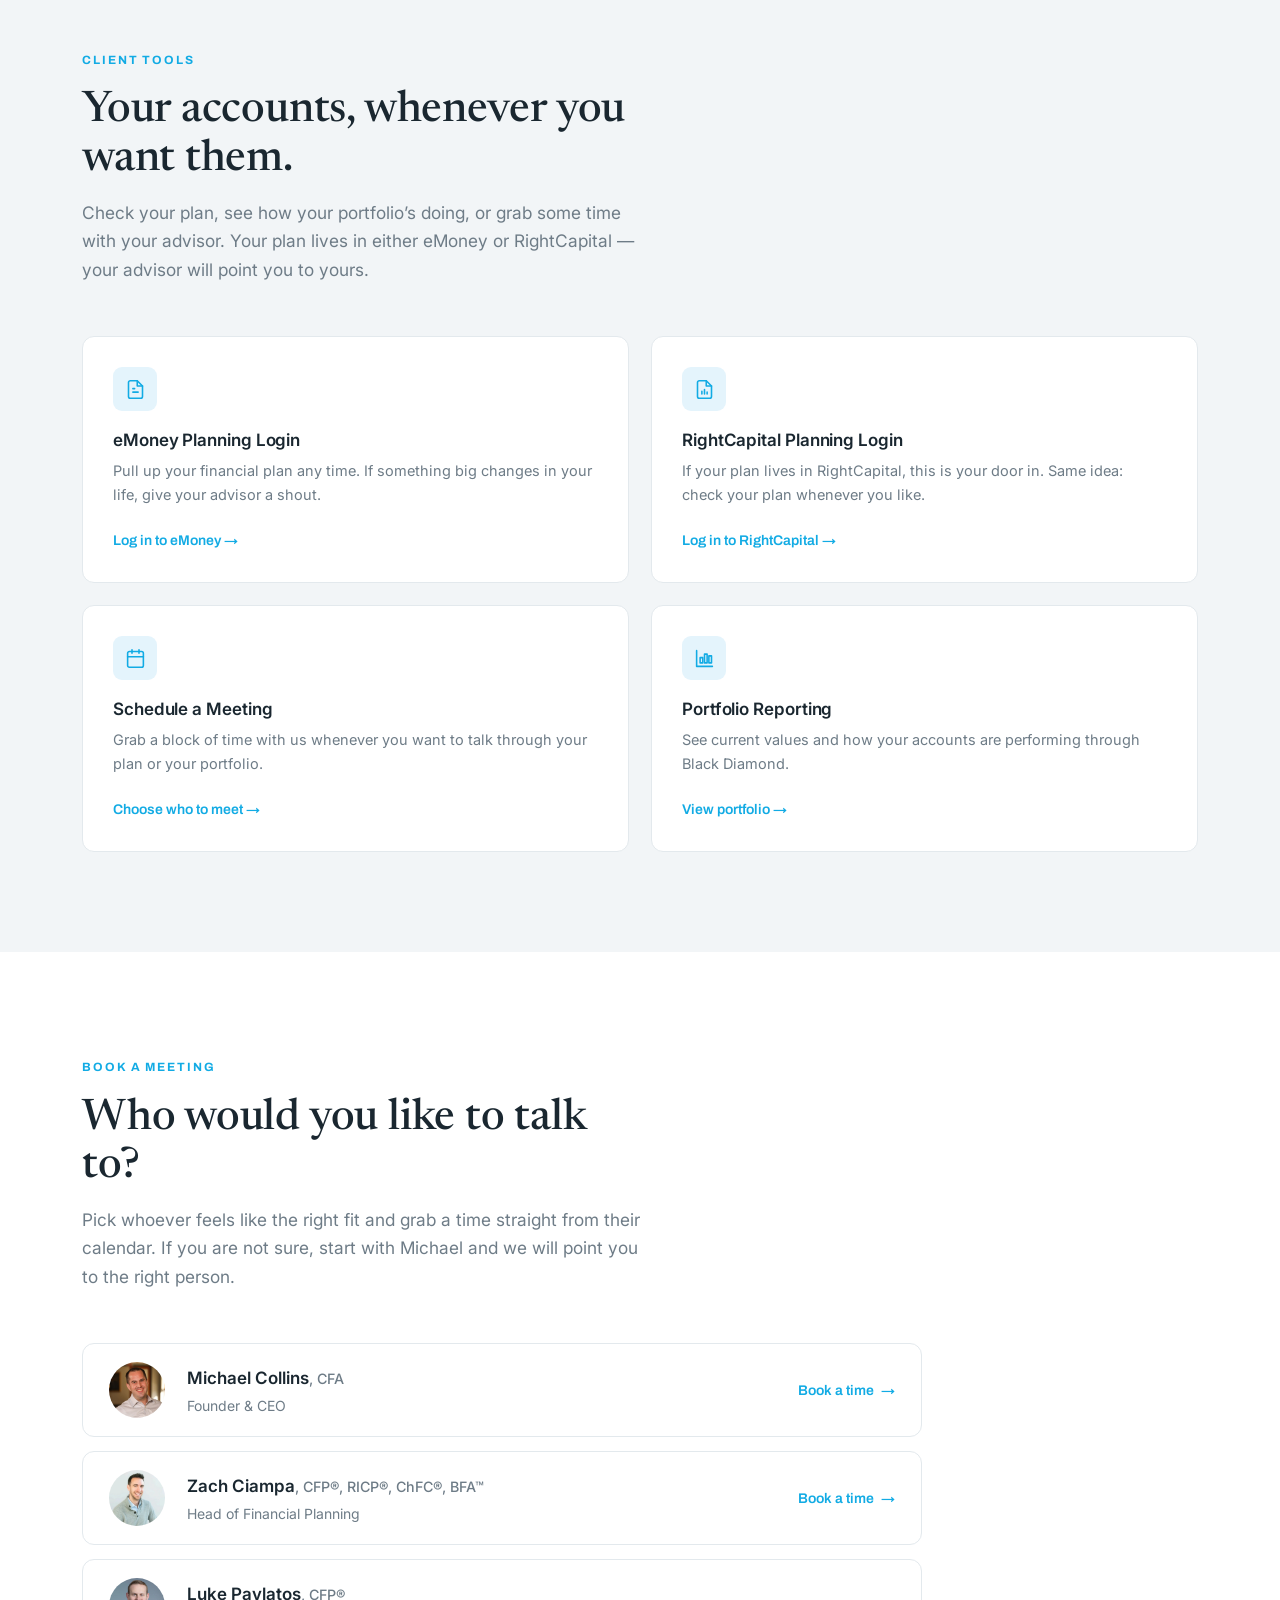
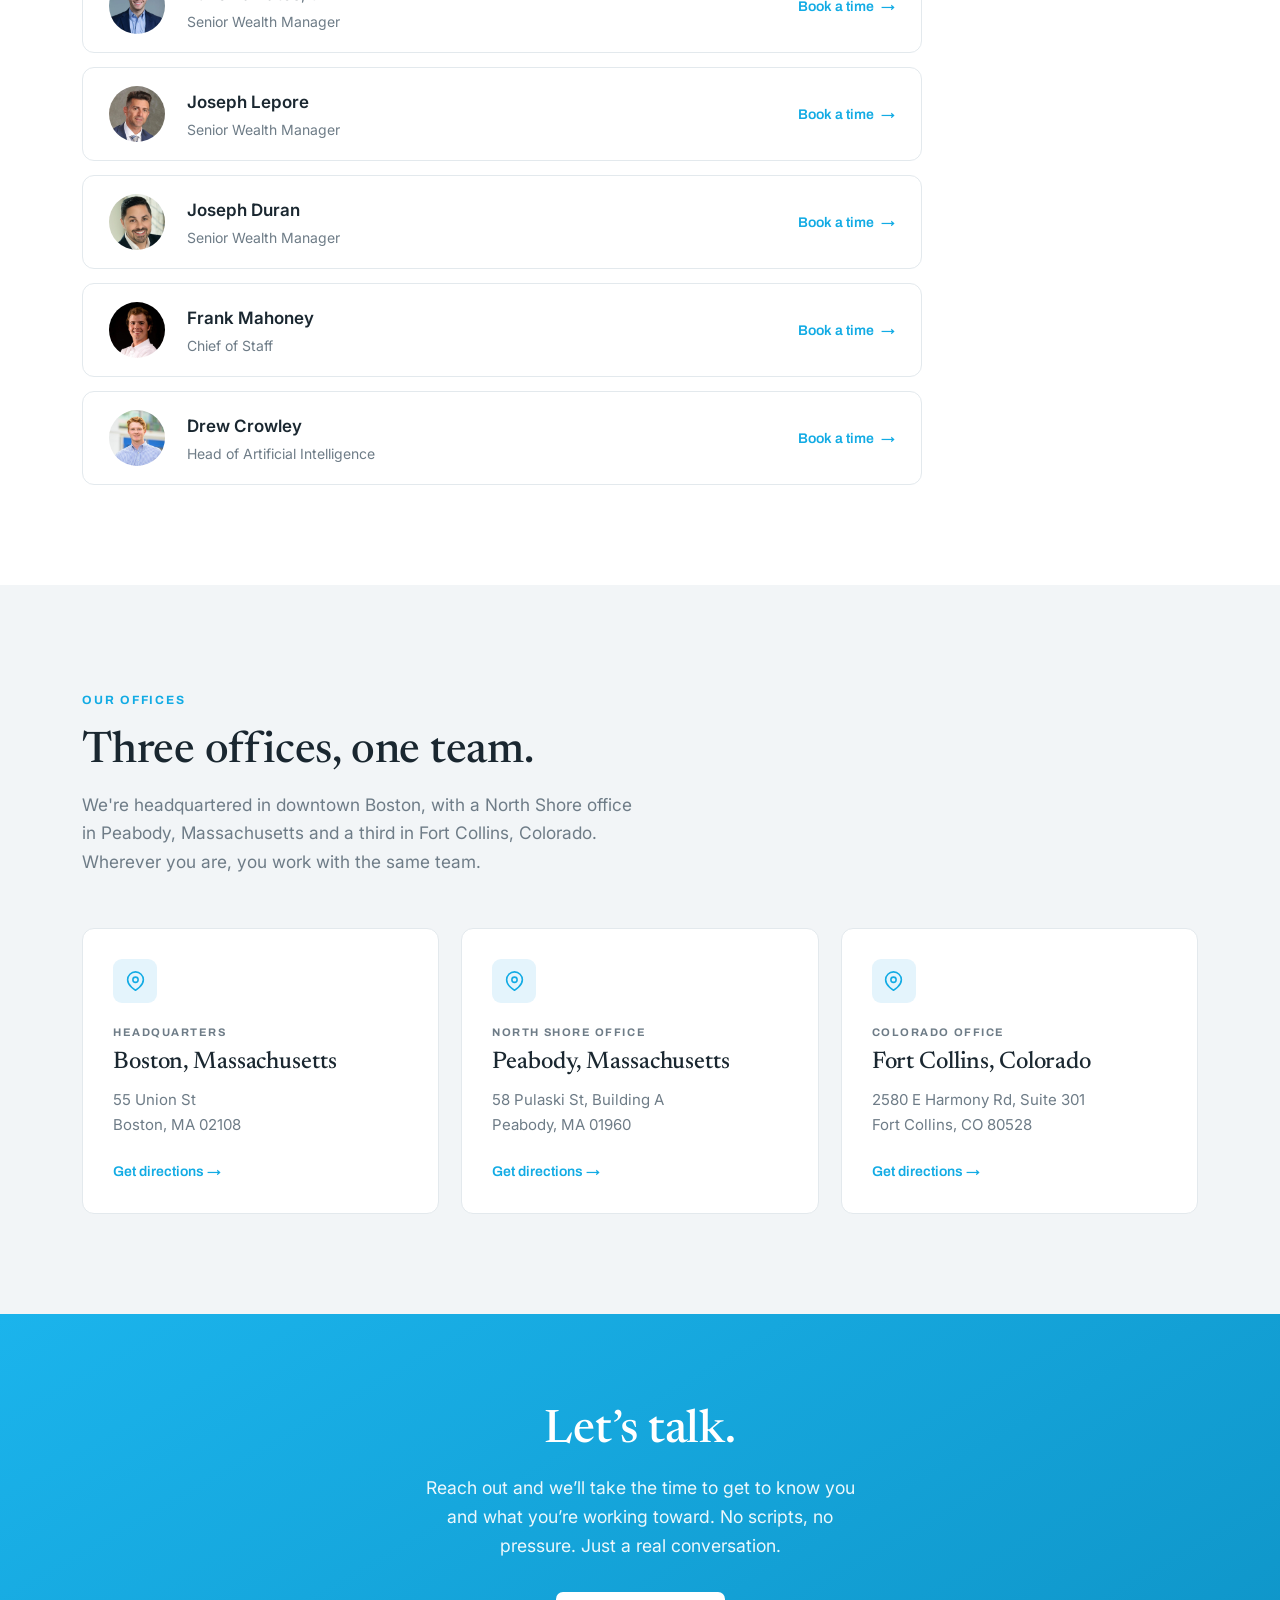
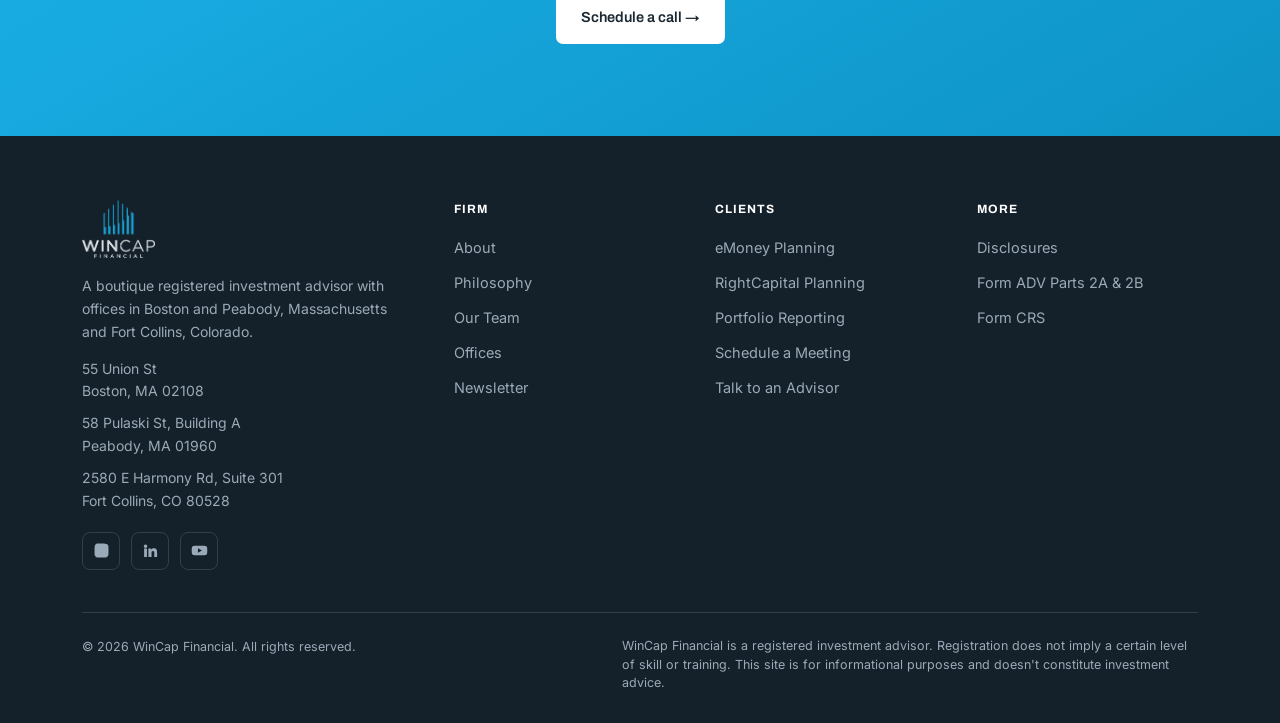
==== commit 5c6f6e32: "Add the Peabody office to the locations section and footers Third office at 58 Pulaski St, Building " ====
--- a/index.html
+++ b/index.html
@@ -4,7 +4,7 @@
 <meta charset="UTF-8">
 <meta name="viewport" content="width=device-width, initial-scale=1">
 <title>WinCap Financial | Wealth Management in Boston</title>
-<meta name="description" content="A boutique registered investment advisor with offices in Boston, Massachusetts and Fort Collins, Colorado. We build the plan around your life, and you always get a real advisor.">
+<meta name="description" content="A boutique registered investment advisor with offices in Boston and Peabody, Massachusetts and Fort Collins, Colorado. We build the plan around your life, and you always get a real advisor.">
 <link rel="preconnect" href="https://fonts.googleapis.com">
 <link rel="preconnect" href="https://fonts.gstatic.com" crossorigin>
 <link href="https://fonts.googleapis.com/css2?family=Newsreader:opsz,wght@6..72,400;6..72,500;6..72,600&family=Inter:wght@400;500;600&family=Archivo:wght@600;700;800&display=swap" rel="stylesheet">
@@ -227,8 +227,8 @@
   <div class="wrap">
     <div class="sec-head reveal">
       <span class="eyebrow">Our offices</span>
-      <h2>Two offices, one team.</h2>
-      <p>We're headquartered in downtown Boston with a second office in Fort Collins, Colorado. Wherever you are, you work with the same team.</p>
+      <h2>Three offices, one team.</h2>
+      <p>We're headquartered in downtown Boston, with a North Shore office in Peabody, Massachusetts and a third in Fort Collins, Colorado. Wherever you are, you work with the same team.</p>
     </div>
     <div class="loc-grid">
       <div class="loc-card reveal">
@@ -243,6 +243,16 @@
       </div>
       <div class="loc-card reveal">
         <div class="loc-ico"><svg viewBox="0 0 24 24" stroke-linecap="round" stroke-linejoin="round"><path d="M21 10c0 7-9 12-9 12s-9-5-9-12a9 9 0 0 1 18 0z"/><circle cx="12" cy="10" r="3"/></svg></div>
+        <span class="loc-tag">North Shore office</span>
+        <h3>Peabody, Massachusetts</h3>
+        <address class="loc-addr">
+          <span>58 Pulaski St, Building A</span>
+          <span>Peabody, MA 01960</span>
+        </address>
+        <a class="loc-link" href="https://www.google.com/maps/search/?api=1&amp;query=58+Pulaski+St+Building+A+Peabody+MA+01960" target="_blank" rel="noopener">Get directions →</a>
+      </div>
+      <div class="loc-card reveal">
+        <div class="loc-ico"><svg viewBox="0 0 24 24" stroke-linecap="round" stroke-linejoin="round"><path d="M21 10c0 7-9 12-9 12s-9-5-9-12a9 9 0 0 1 18 0z"/><circle cx="12" cy="10" r="3"/></svg></div>
         <span class="loc-tag">Colorado office</span>
         <h3>Fort Collins, Colorado</h3>
         <address class="loc-addr">
@@ -270,8 +280,8 @@
     <div class="foot-top">
       <div class="foot-brand">
         <img class="lg" src="wincap-logo-light.png" alt="WinCap Financial">
-        <p>A boutique registered investment advisor with offices in Boston, Massachusetts and Fort Collins, Colorado.</p>
-        <address class="foot-addr"><span>55 Union St<br>Boston, MA 02108</span><span>2580 E Harmony Rd, Suite 301<br>Fort Collins, CO 80528</span></address>
+        <p>A boutique registered investment advisor with offices in Boston and Peabody, Massachusetts and Fort Collins, Colorado.</p>
+        <address class="foot-addr"><span>55 Union St<br>Boston, MA 02108</span><span>58 Pulaski St, Building A<br>Peabody, MA 01960</span><span>2580 E Harmony Rd, Suite 301<br>Fort Collins, CO 80528</span></address>
         <div class="socials">
           <a href="https://www.instagram.com/wincapcharts/" target="_blank" rel="noopener" aria-label="Instagram"><svg viewBox="0 0 24 24"><path d="M12 2.2c3.2 0 3.6 0 4.9.1 1.2.1 1.8.3 2.2.4.6.2 1 .5 1.4.9.4.4.7.8.9 1.4.2.4.4 1 .4 2.2.1 1.3.1 1.7.1 4.9s0 3.6-.1 4.9c-.1 1.2-.3 1.8-.4 2.2-.2.6-.5 1-.9 1.4-.4.4-.8.7-1.4.9-.4.2-1 .4-2.2.4-1.3.1-1.7.1-4.9.1s-3.6 0-4.9-.1c-1.2-.1-1.8-.3-2.2-.4-.6-.2-1-.5-1.4-.9-.4-.4-.7-.8-.9-1.4-.2-.4-.4-1-.4-2.2C2.2 15.6 2.2 15.2 2.2 12s0-3.6.1-4.9c.1-1.2.3-1.8.4-2.2.2-.6.5-1 .9-1.4.4-.4.8-.7 1.4-.9.4-.2 1-.4 2.2-.4C8.4 2.2 8.8 2.2 12 2.2zm0 3.1a4.9 4.9 0 1 1 0 9.8 4.9 4.9 0 0 1 0-9.8zm0 8a3.1 3.1 0 1 0 0-6.2 3.1 3.1 0 0 0 0 6.2zm6.3-8.2a1.15 1.15 0 1 1-2.3 0 1.15 1.15 0 0 1 2.3 0z"/></svg></a>
           <a href="https://www.linkedin.com/newsletters/wincap-financial-6926711688083718144" target="_blank" rel="noopener" aria-label="LinkedIn"><svg viewBox="0 0 24 24"><path d="M4.98 3.5a2.5 2.5 0 1 1 0 5 2.5 2.5 0 0 1 0-5zM3 9h4v12H3zM9 9h3.8v1.7h.1c.5-1 1.8-2 3.7-2 4 0 4.7 2.6 4.7 6V21h-4v-5.3c0-1.3 0-2.9-1.8-2.9s-2 1.4-2 2.8V21H9z"/></svg></a>
--- a/styles.css
+++ b/styles.css
@@ -213,7 +213,7 @@
   .sched-row:hover .sched-cta{gap:11px}
 
   /* Offices */
-  .loc-grid{display:grid;grid-template-columns:repeat(2,1fr);gap:22px}
+  .loc-grid{display:grid;grid-template-columns:repeat(3,1fr);gap:22px}
   .loc-card{background:var(--white);border:1px solid var(--line);border-radius:var(--radius);padding:30px;display:flex;flex-direction:column;transition:border-color .25s var(--ease),box-shadow .25s var(--ease)}
   .loc-card:hover{border-color:#C6D2DB;box-shadow:0 12px 30px -18px rgba(26,39,48,.3)}
   .loc-ico{width:44px;height:44px;border-radius:9px;background:var(--blue-soft);display:grid;place-items:center;margin-bottom:20px}
@@ -382,9 +382,10 @@
 
   /* Link back to the full philosophy page from the homepage teaser */
   .phil-more{margin-top:34px}
-  /* Tighten nav spacing before the links collapse into the burger menu */
+  /* Tighten nav spacing before the links collapse, and drop the offices to two-up */
   @media(max-width:1120px){
     .nav-links{gap:20px}
+    .loc-grid{grid-template-columns:repeat(2,1fr)}
   }
 
   @media(max-width:960px){
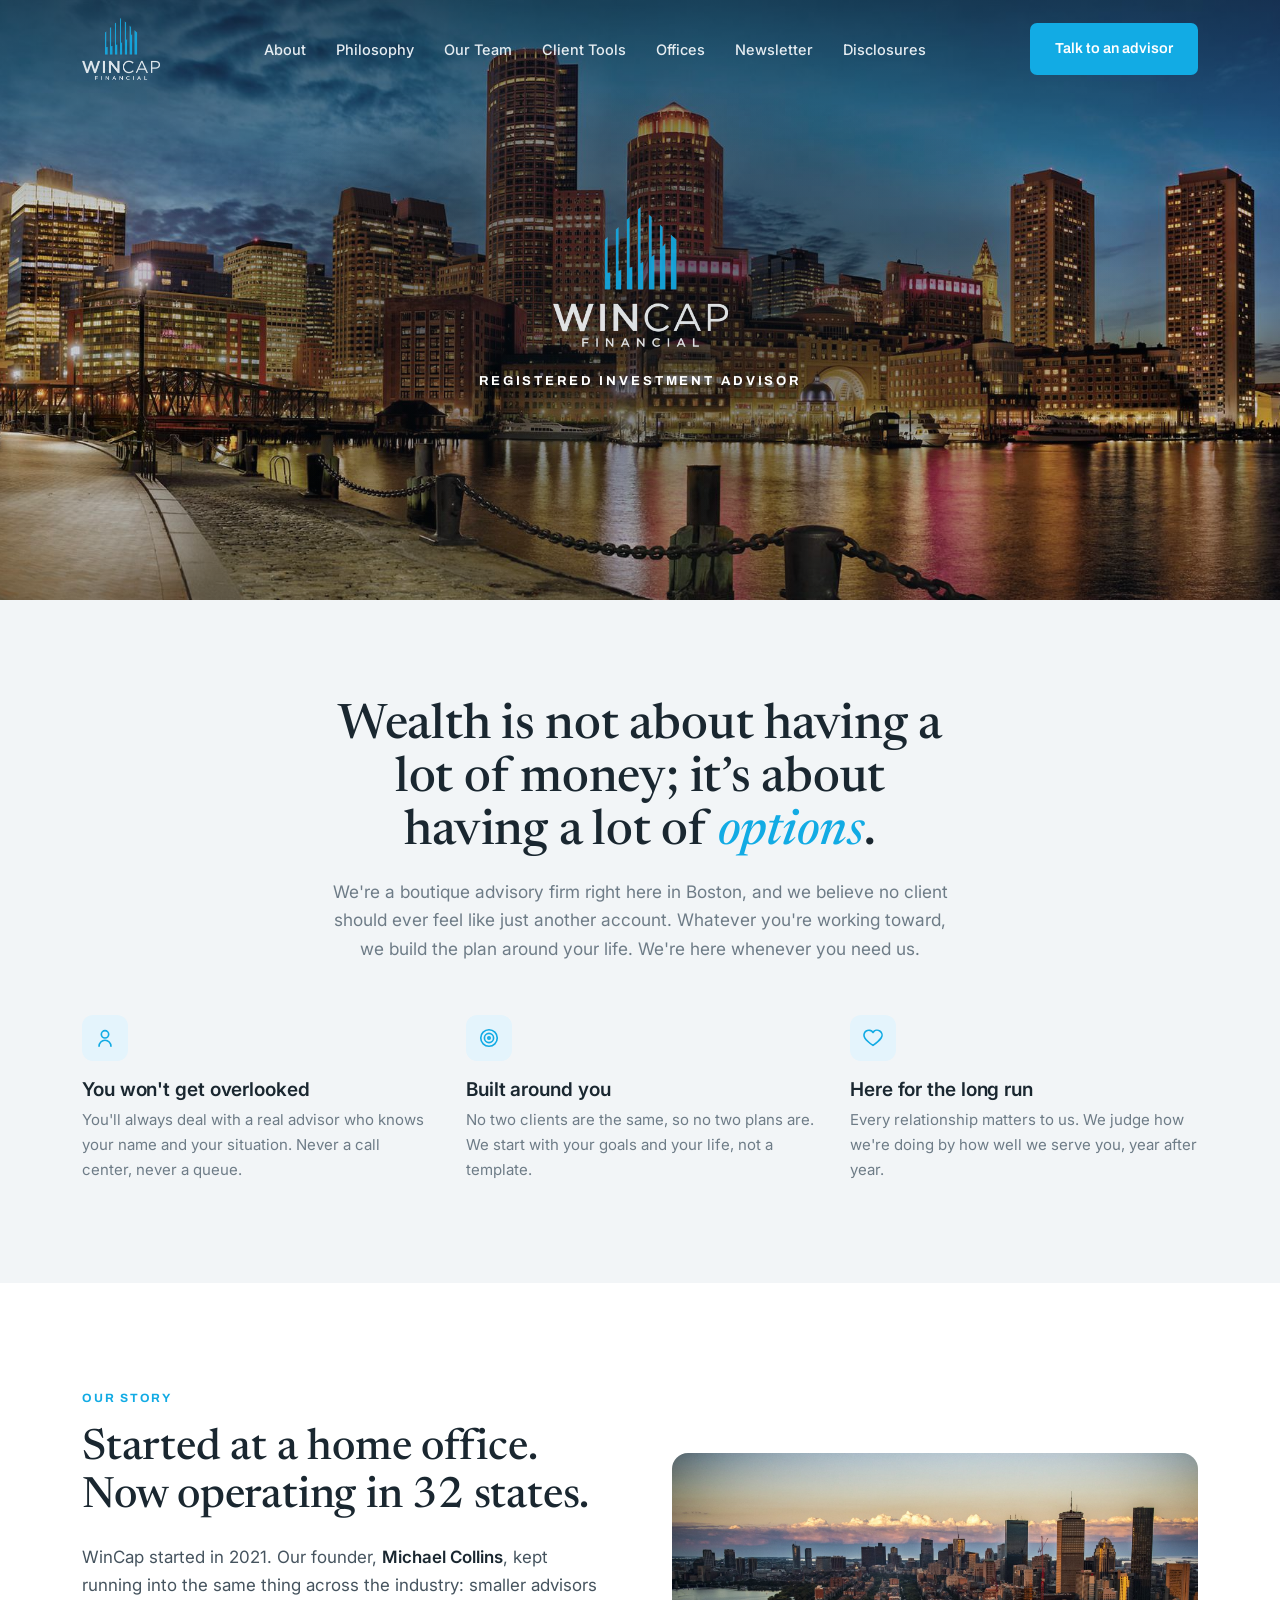
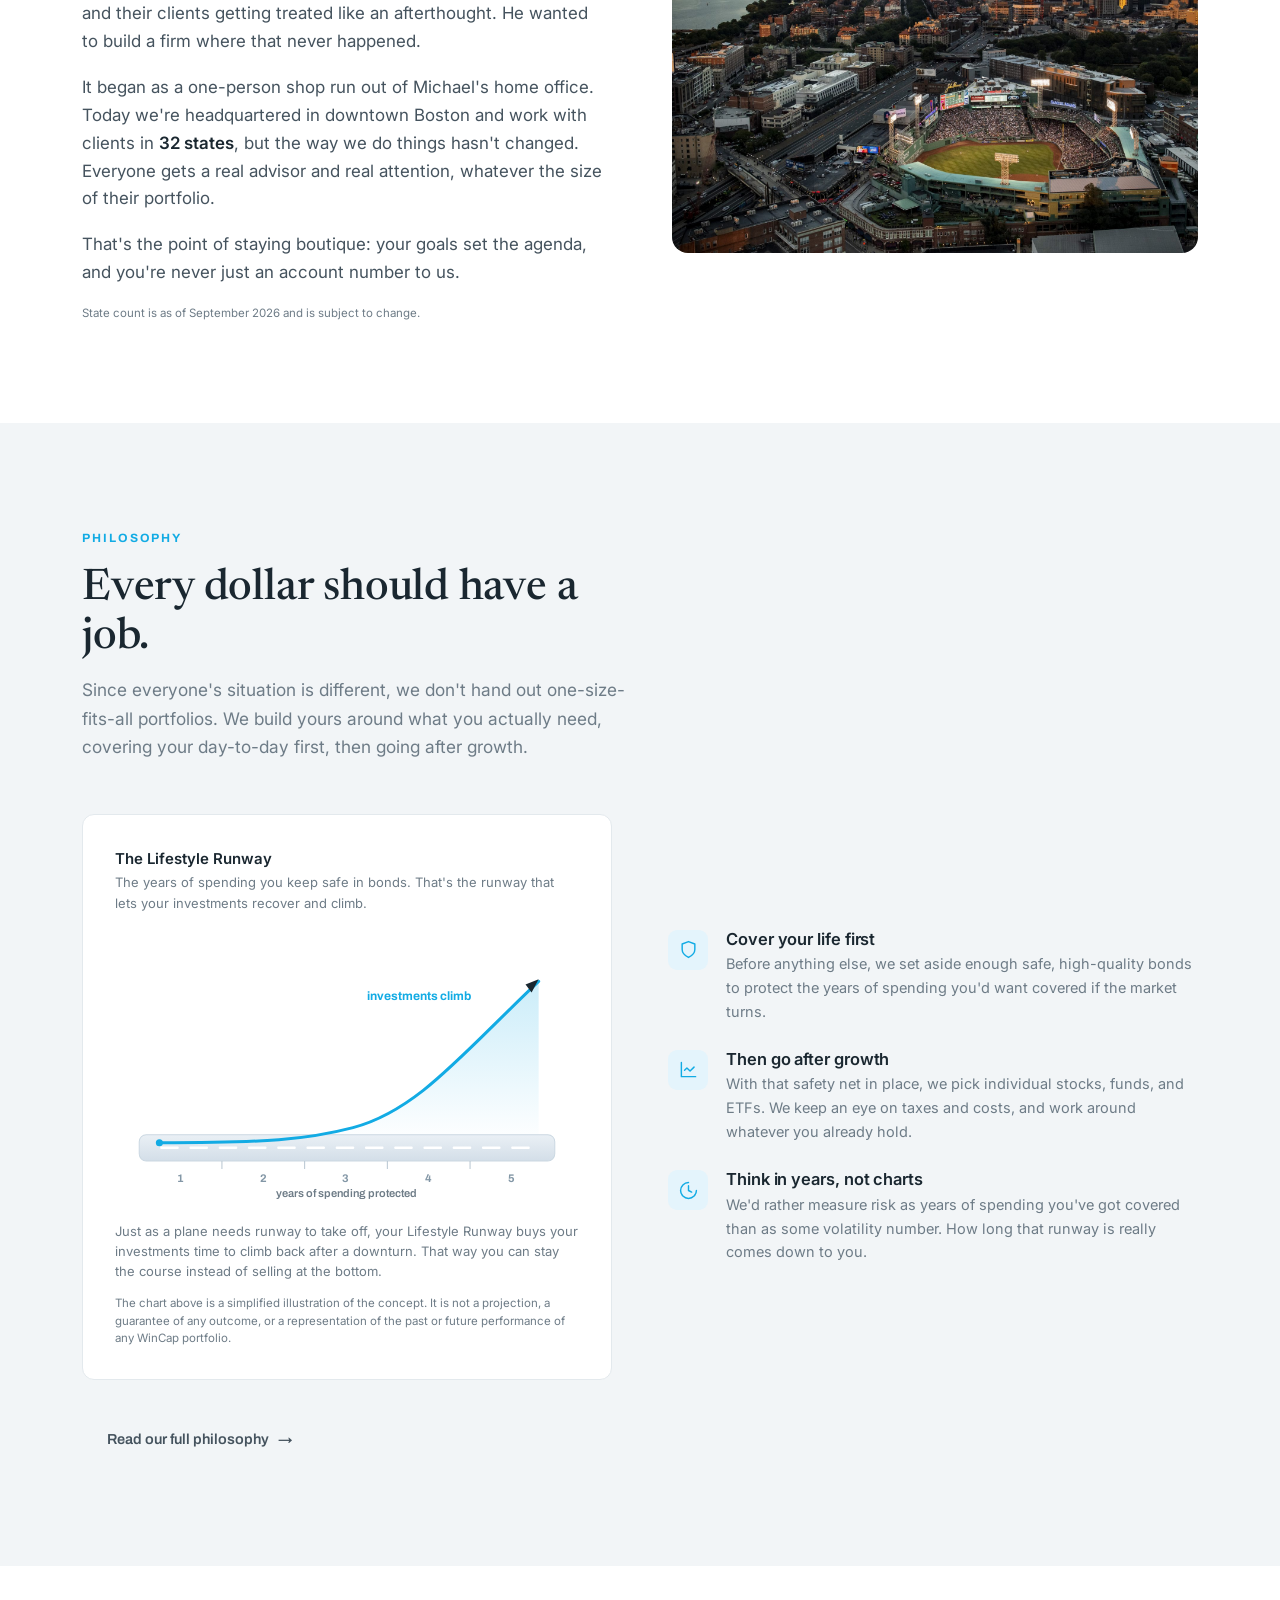
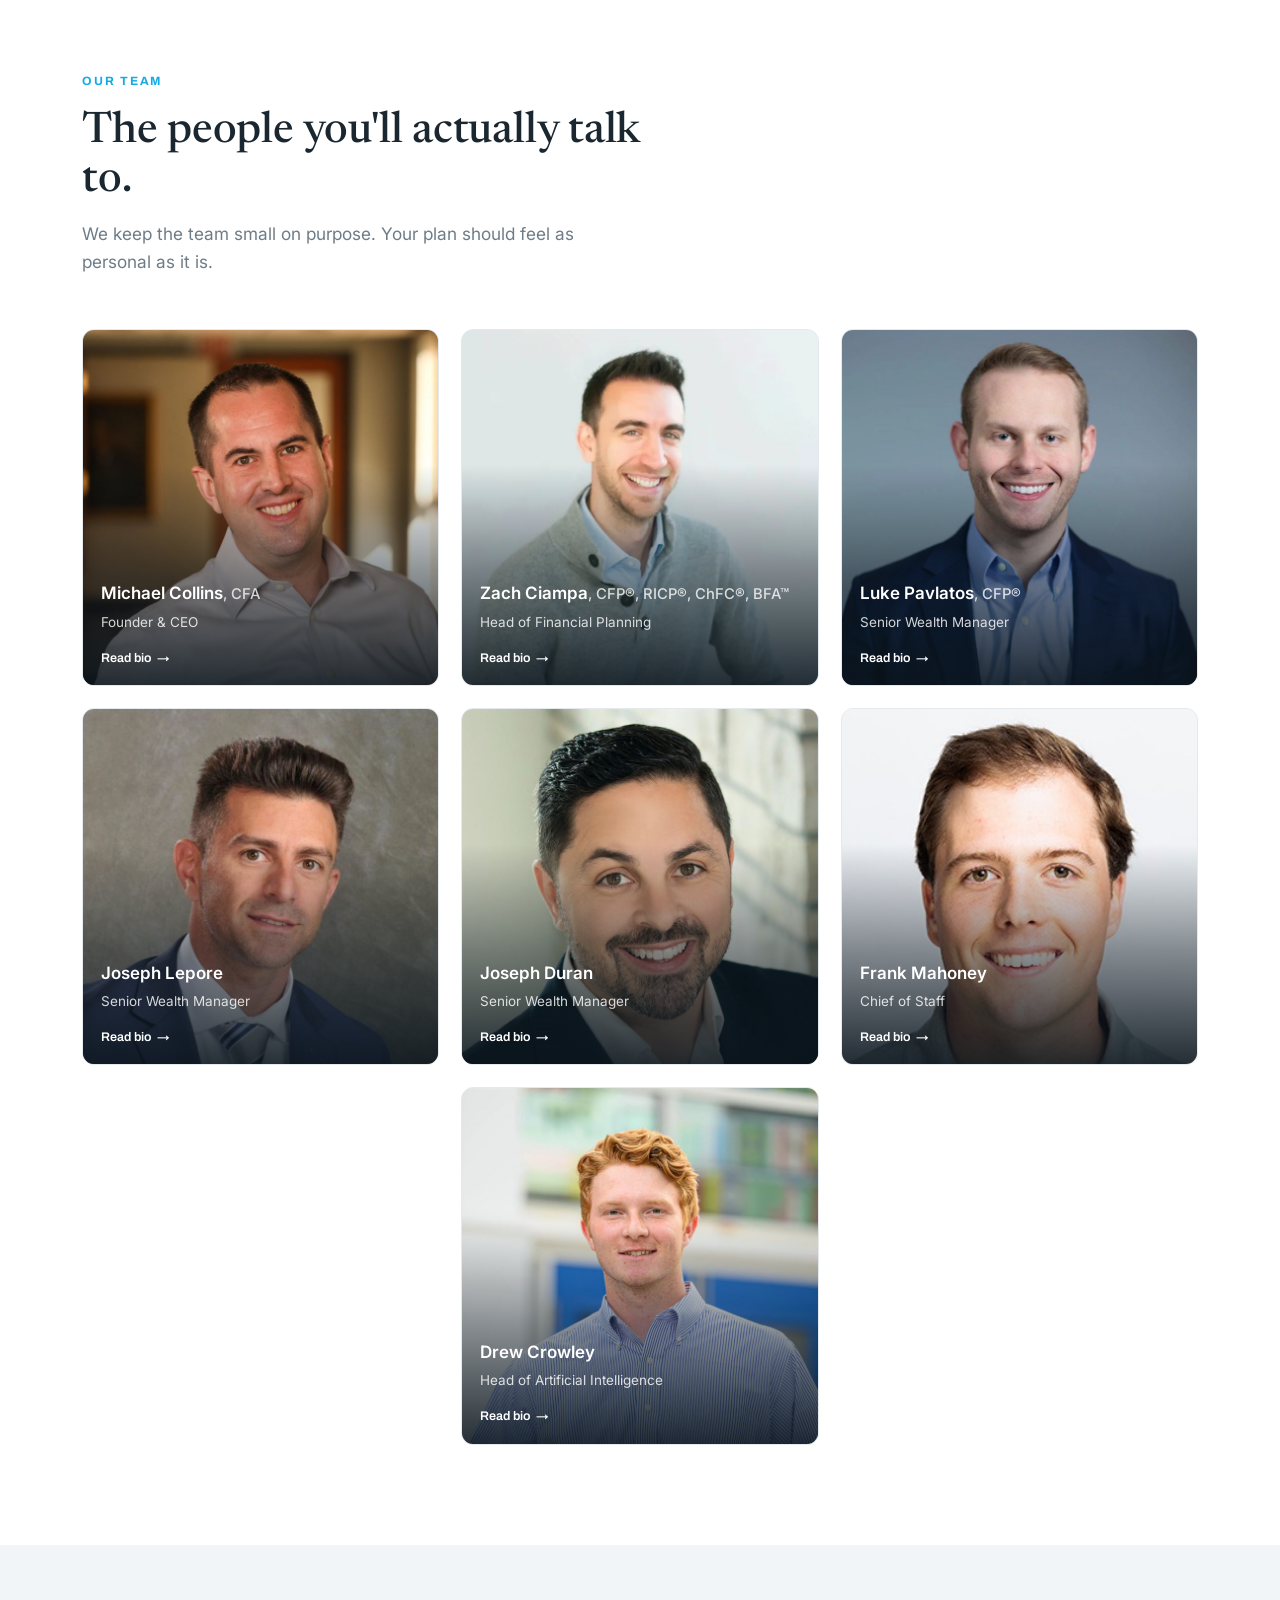
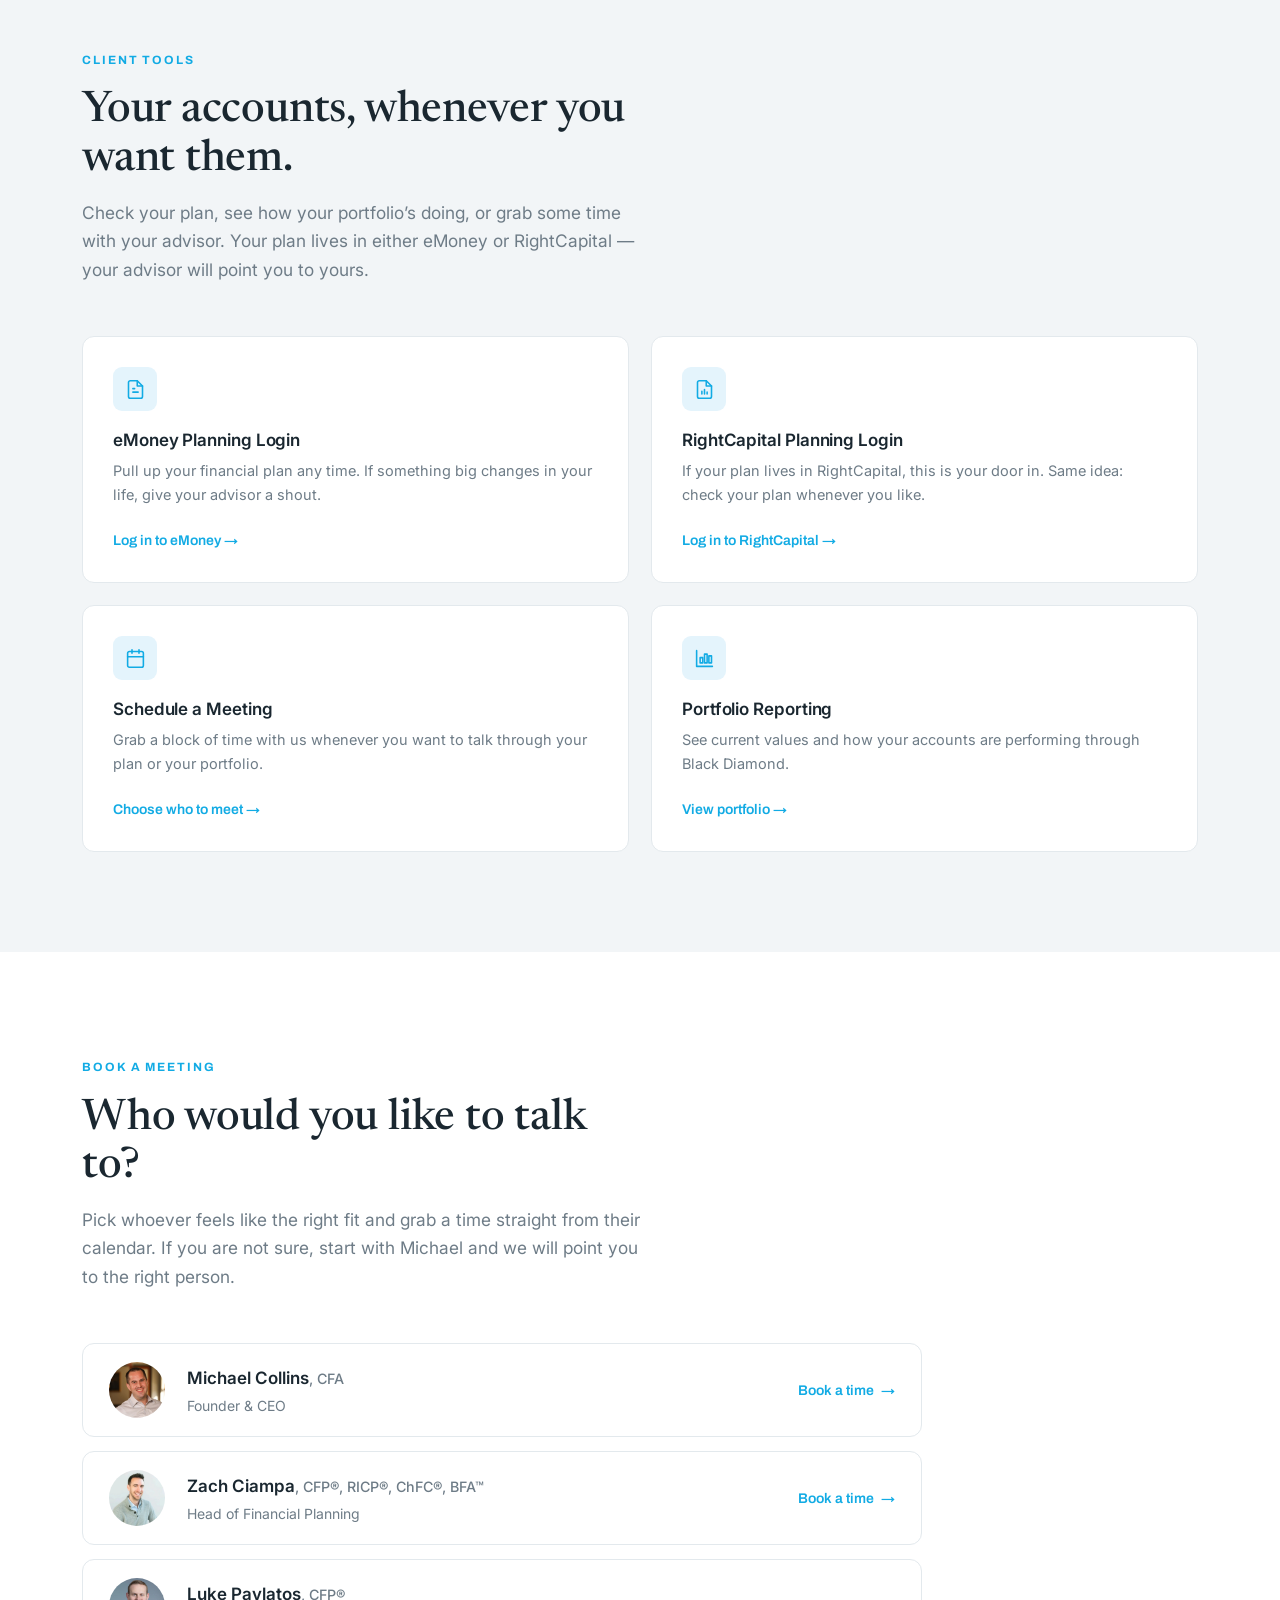
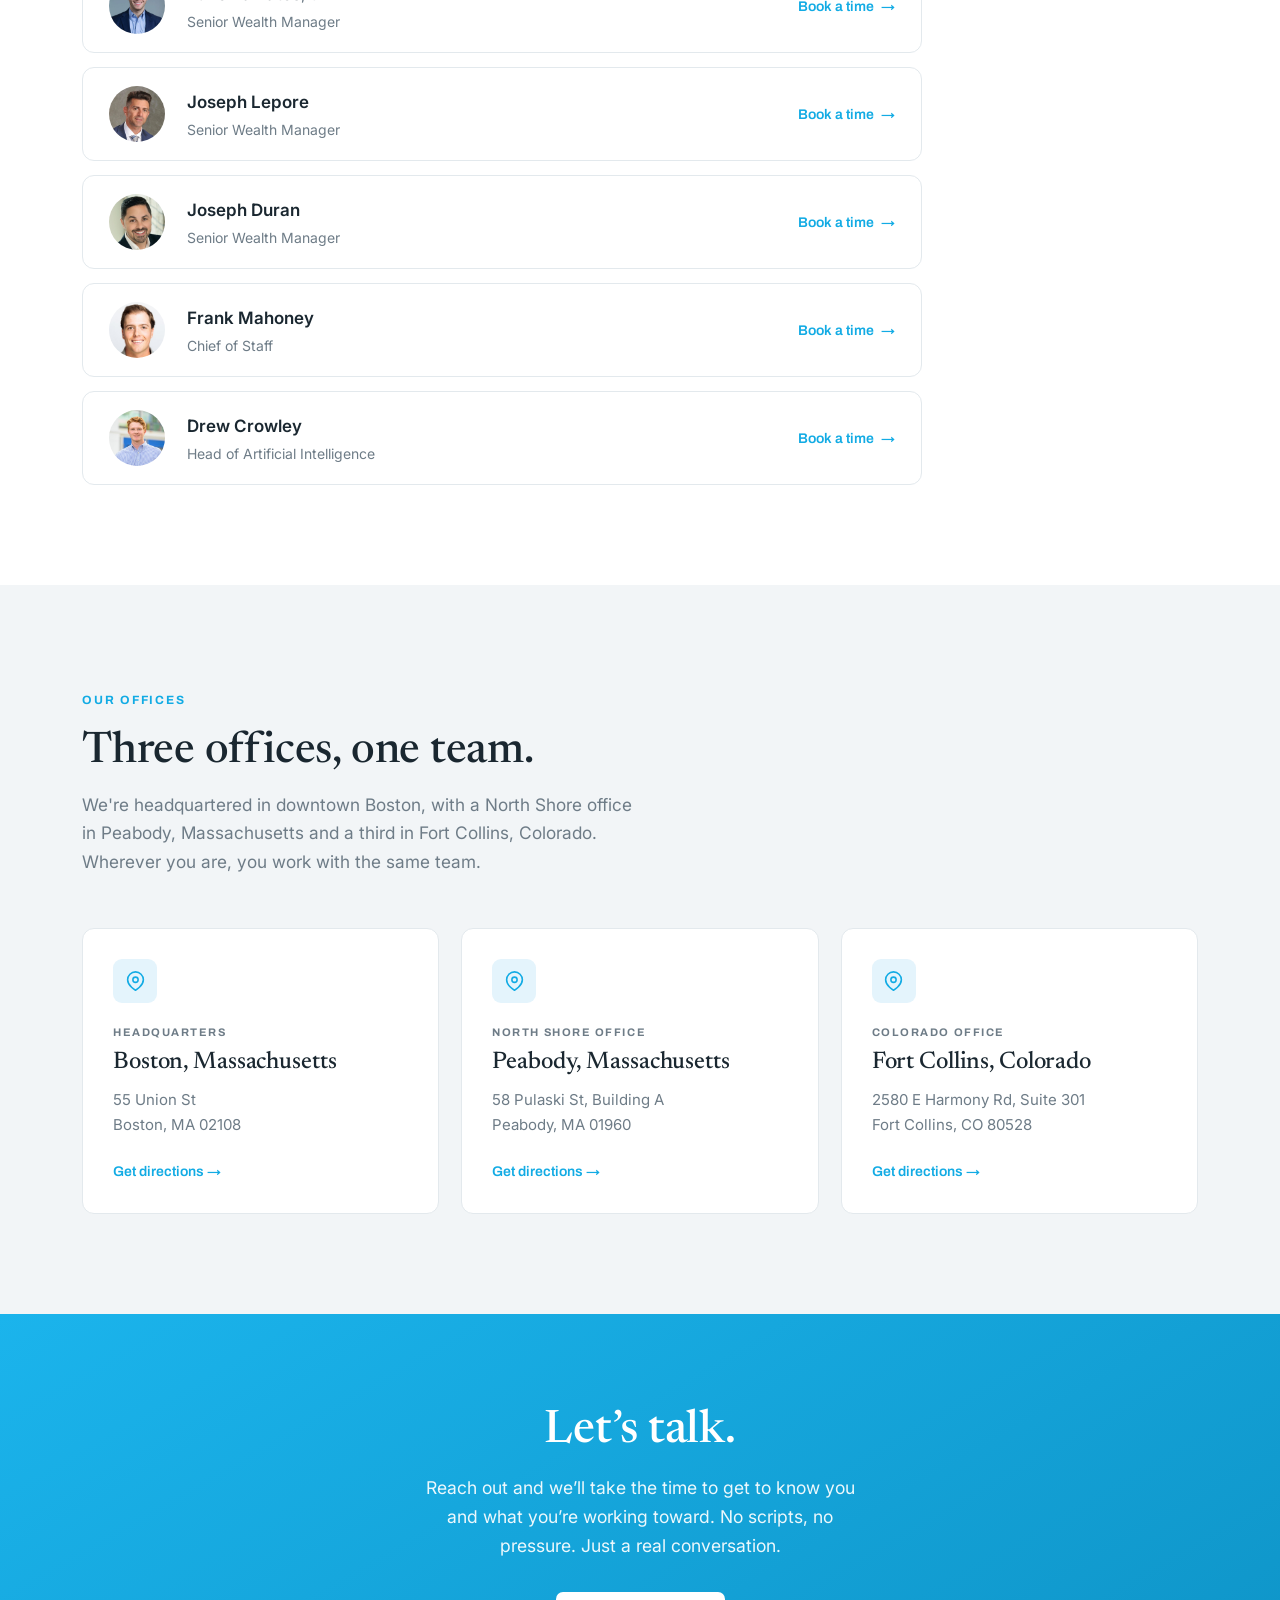
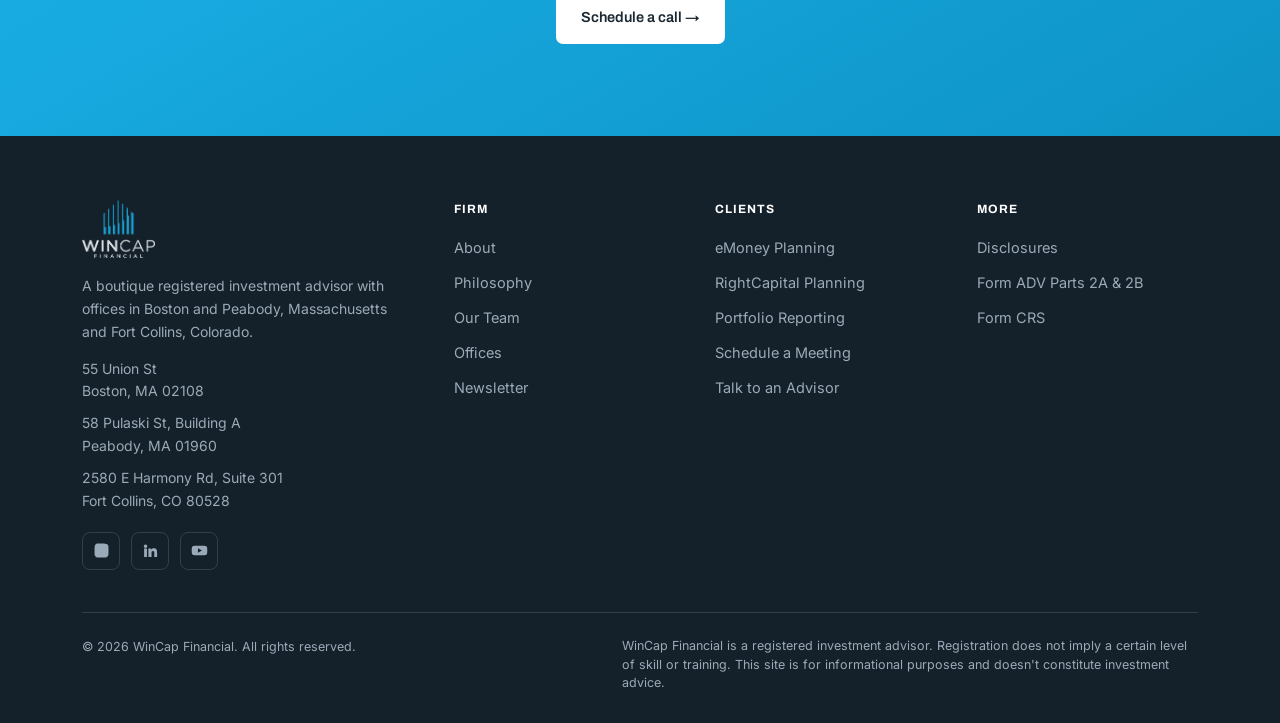
==== commit 1ded4d0d: "Point Talk to an advisor at the Slant intake form Co-Authored-By: Claude Opus 5.5 (1M context) <nore" ====
--- a/index.html
+++ b/index.html
@@ -28,7 +28,7 @@
       <li><a href="disclosures.html">Disclosures</a></li>
     </ul>
     <div class="nav-cta">
-      <a href="https://connect.emaplan.com/a5t" class="btn btn-primary" target="_blank" rel="noopener">Talk to an advisor</a>
+      <a href="https://slant.app/p/ama3fwdf" class="btn btn-primary" target="_blank" rel="noopener">Talk to an advisor</a>
       <button class="burger" id="burger" aria-label="Open menu"><span></span><span></span><span></span></button>
     </div>
   </div>
@@ -42,7 +42,7 @@
   <a href="#locations">Offices</a>
   <a href="newsletter.html">Newsletter</a>
   <a href="disclosures.html">Disclosures</a>
-  <a href="https://connect.emaplan.com/a5t" class="btn btn-primary" target="_blank" rel="noopener">Talk to an advisor</a>
+  <a href="https://slant.app/p/ama3fwdf" class="btn btn-primary" target="_blank" rel="noopener">Talk to an advisor</a>
 </div>
 
 <!-- HERO -->
@@ -249,7 +249,7 @@
           <span>58 Pulaski St, Building A</span>
           <span>Peabody, MA 01960</span>
         </address>
-        <a class="loc-link" href="https://www.google.com/maps/search/?api=1&amp;query=58+Pulaski+St+Building+A+Peabody+MA+01960" target="_blank" rel="noopener">Get directions →</a>
+        <a class="loc-link" href="https://www.google.com/maps/search/?api=1&amp;query=Mills+58%2C+58+Pulaski+St%2C+Peabody%2C+MA+01960" target="_blank" rel="noopener">Get directions →</a>
       </div>
       <div class="loc-card reveal">
         <div class="loc-ico"><svg viewBox="0 0 24 24" stroke-linecap="round" stroke-linejoin="round"><path d="M21 10c0 7-9 12-9 12s-9-5-9-12a9 9 0 0 1 18 0z"/><circle cx="12" cy="10" r="3"/></svg></div>
@@ -302,7 +302,7 @@
         <a href="https://app.rightcapital.com/" target="_blank" rel="noopener">RightCapital Planning</a>
         <a href="https://bd3.bdreporting.com/Auth/WinCap/SignIn" target="_blank" rel="noopener">Portfolio Reporting</a>
         <a href="#schedule">Schedule a Meeting</a>
-        <a href="https://connect.emaplan.com/a5t" target="_blank" rel="noopener">Talk to an Advisor</a>
+        <a href="https://slant.app/p/ama3fwdf" target="_blank" rel="noopener">Talk to an Advisor</a>
       </div>
       <div class="foot-col">
         <h5>More</h5>
